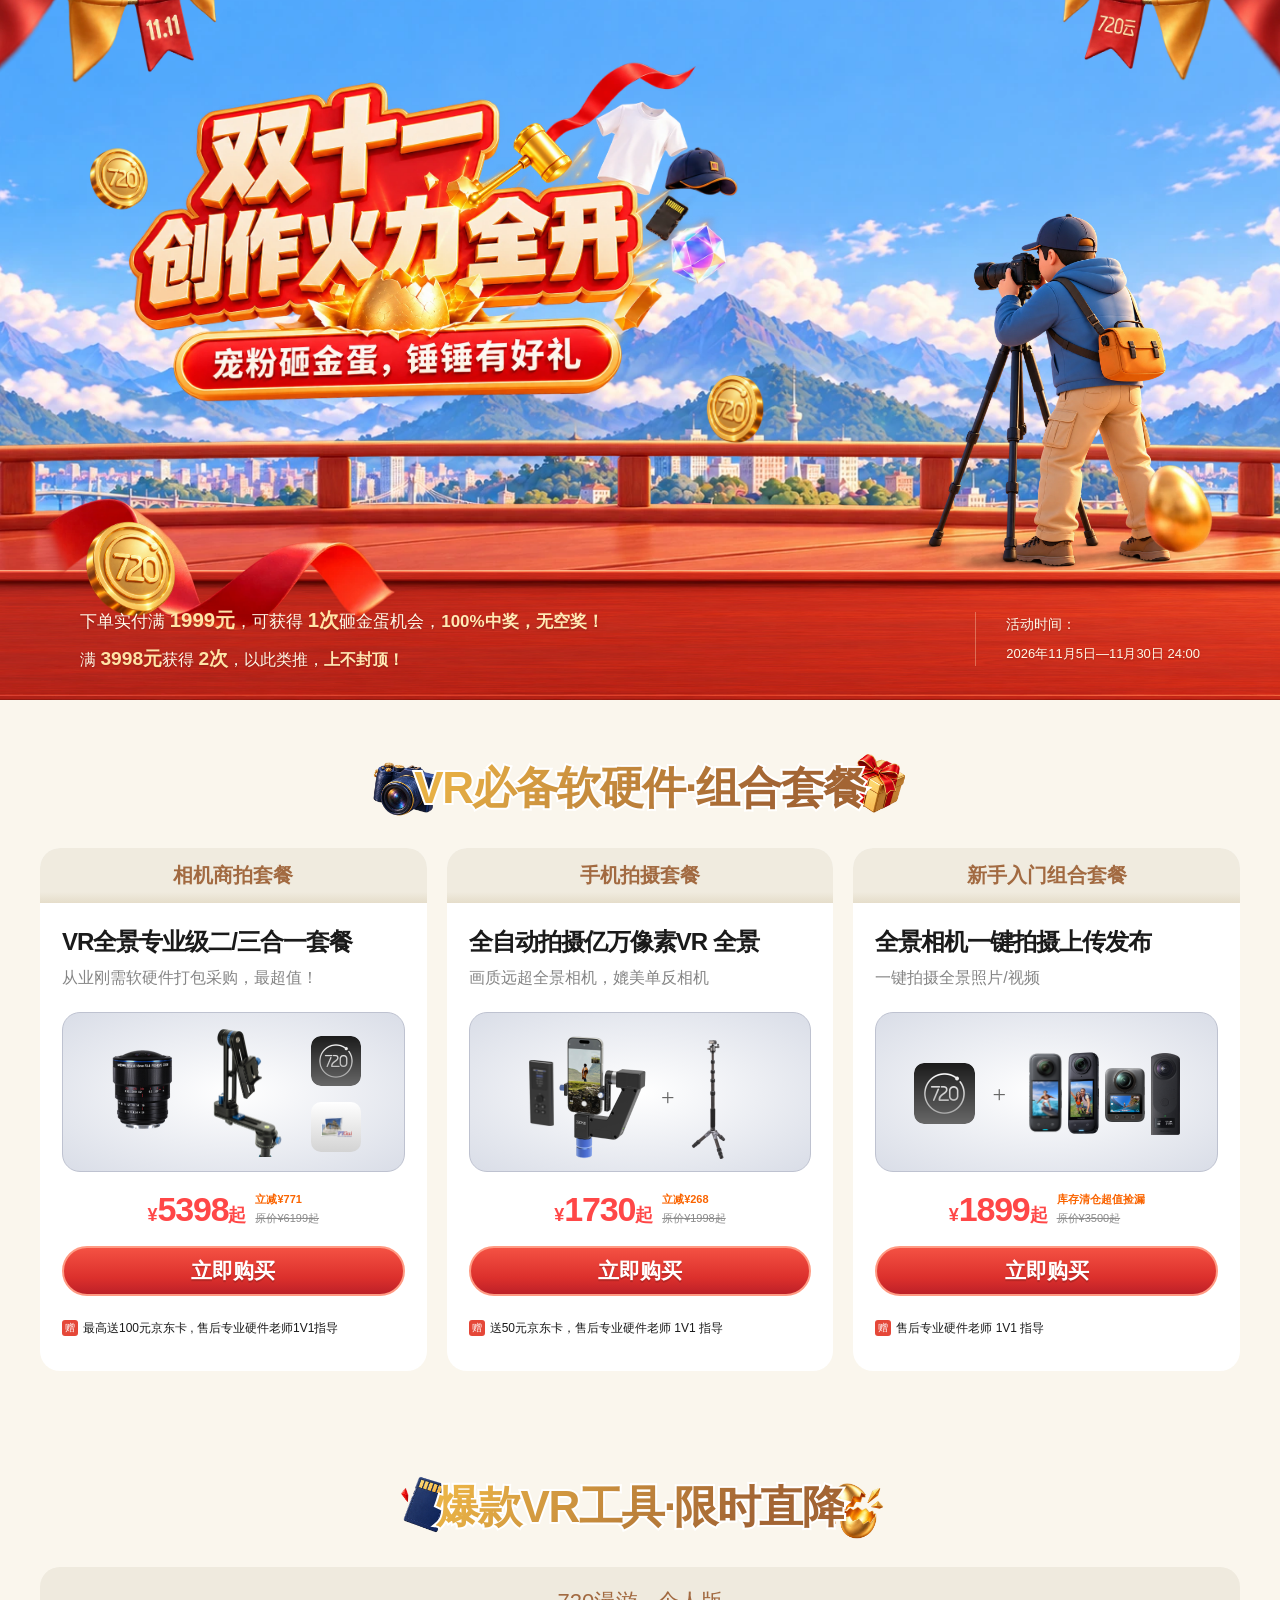
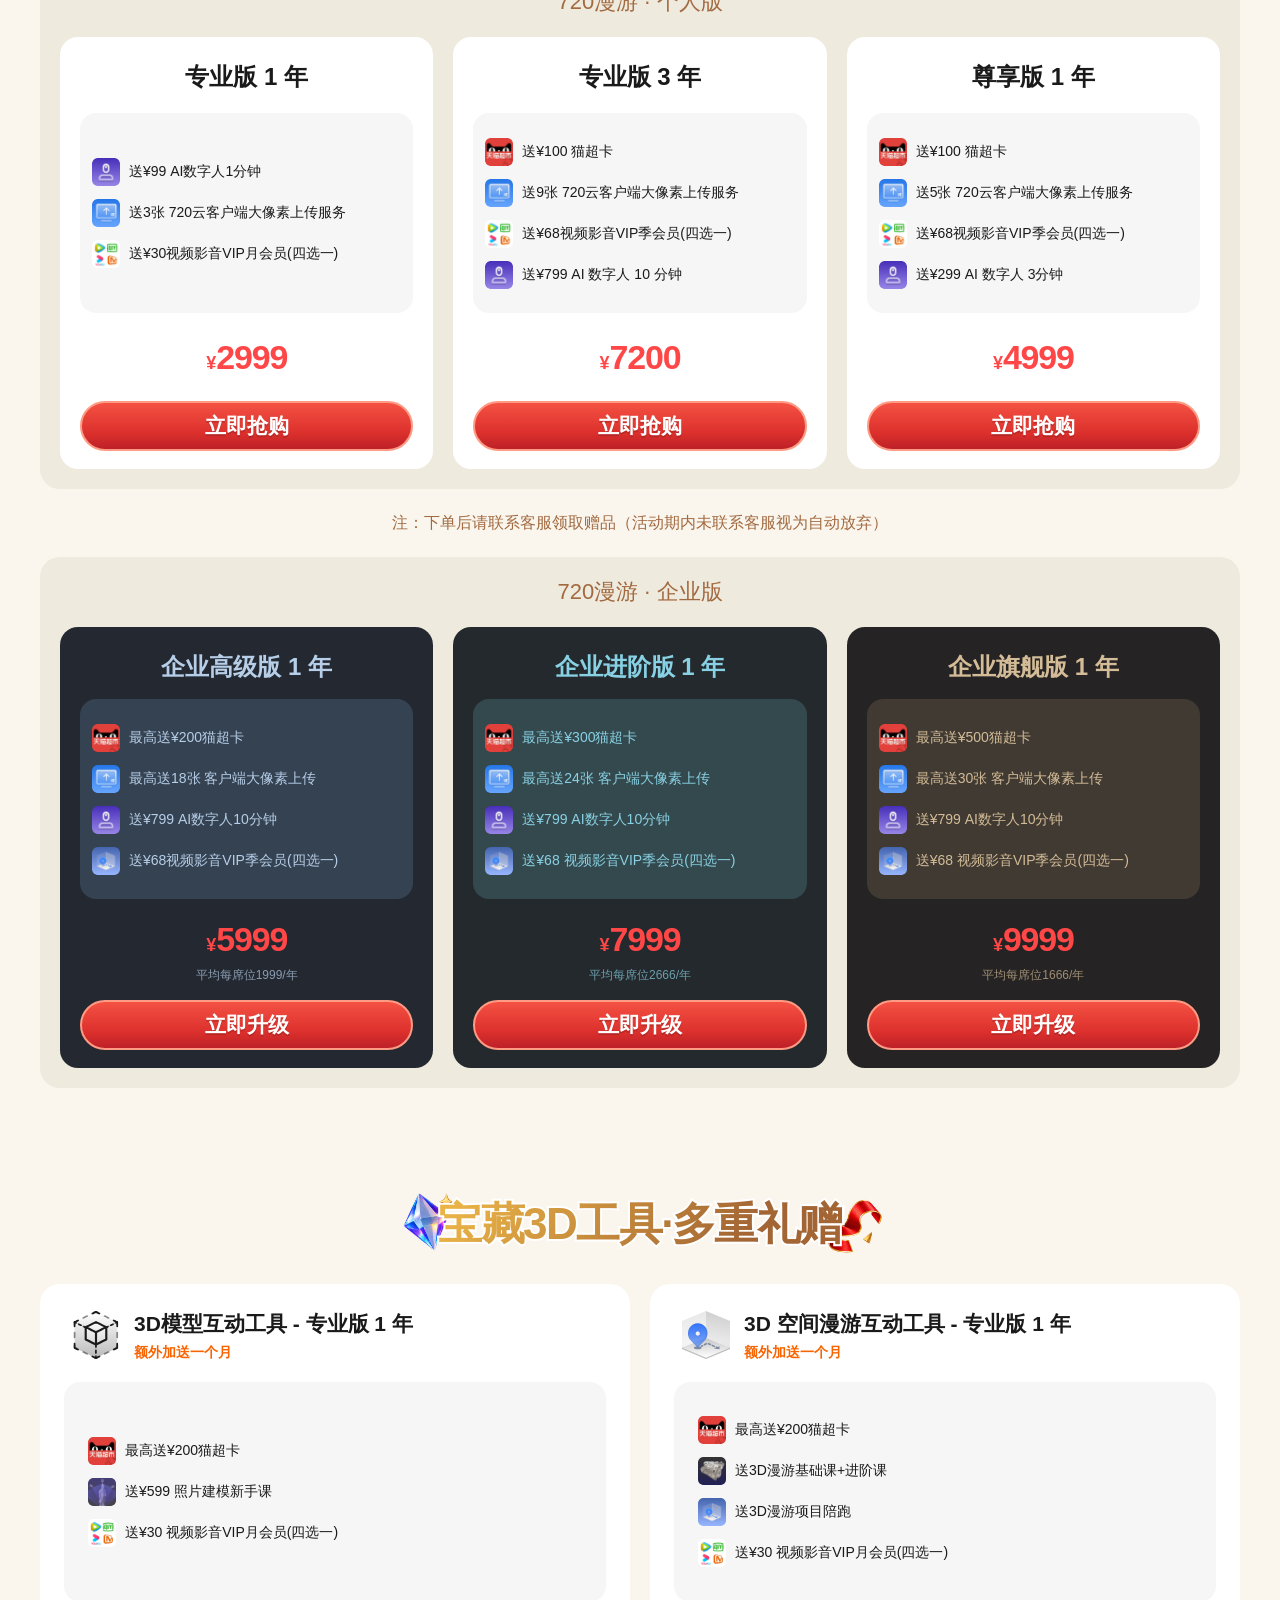
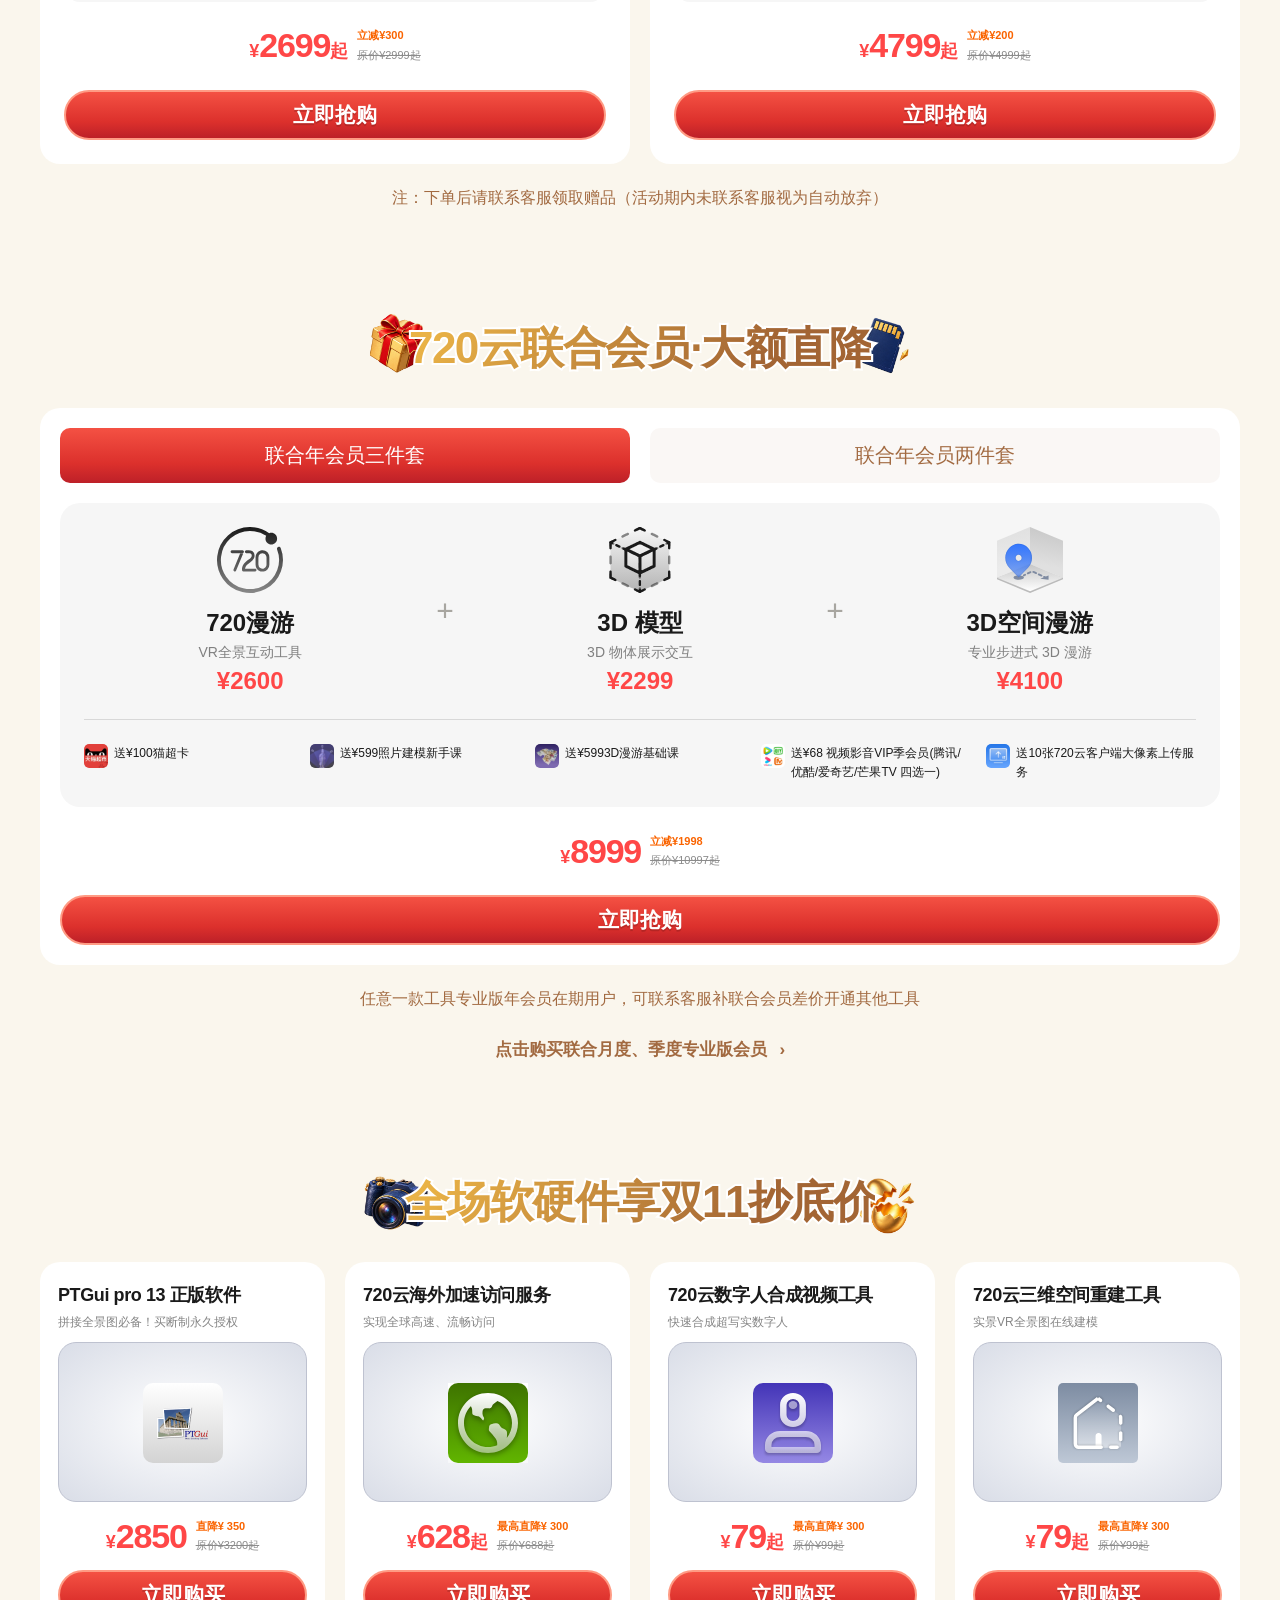
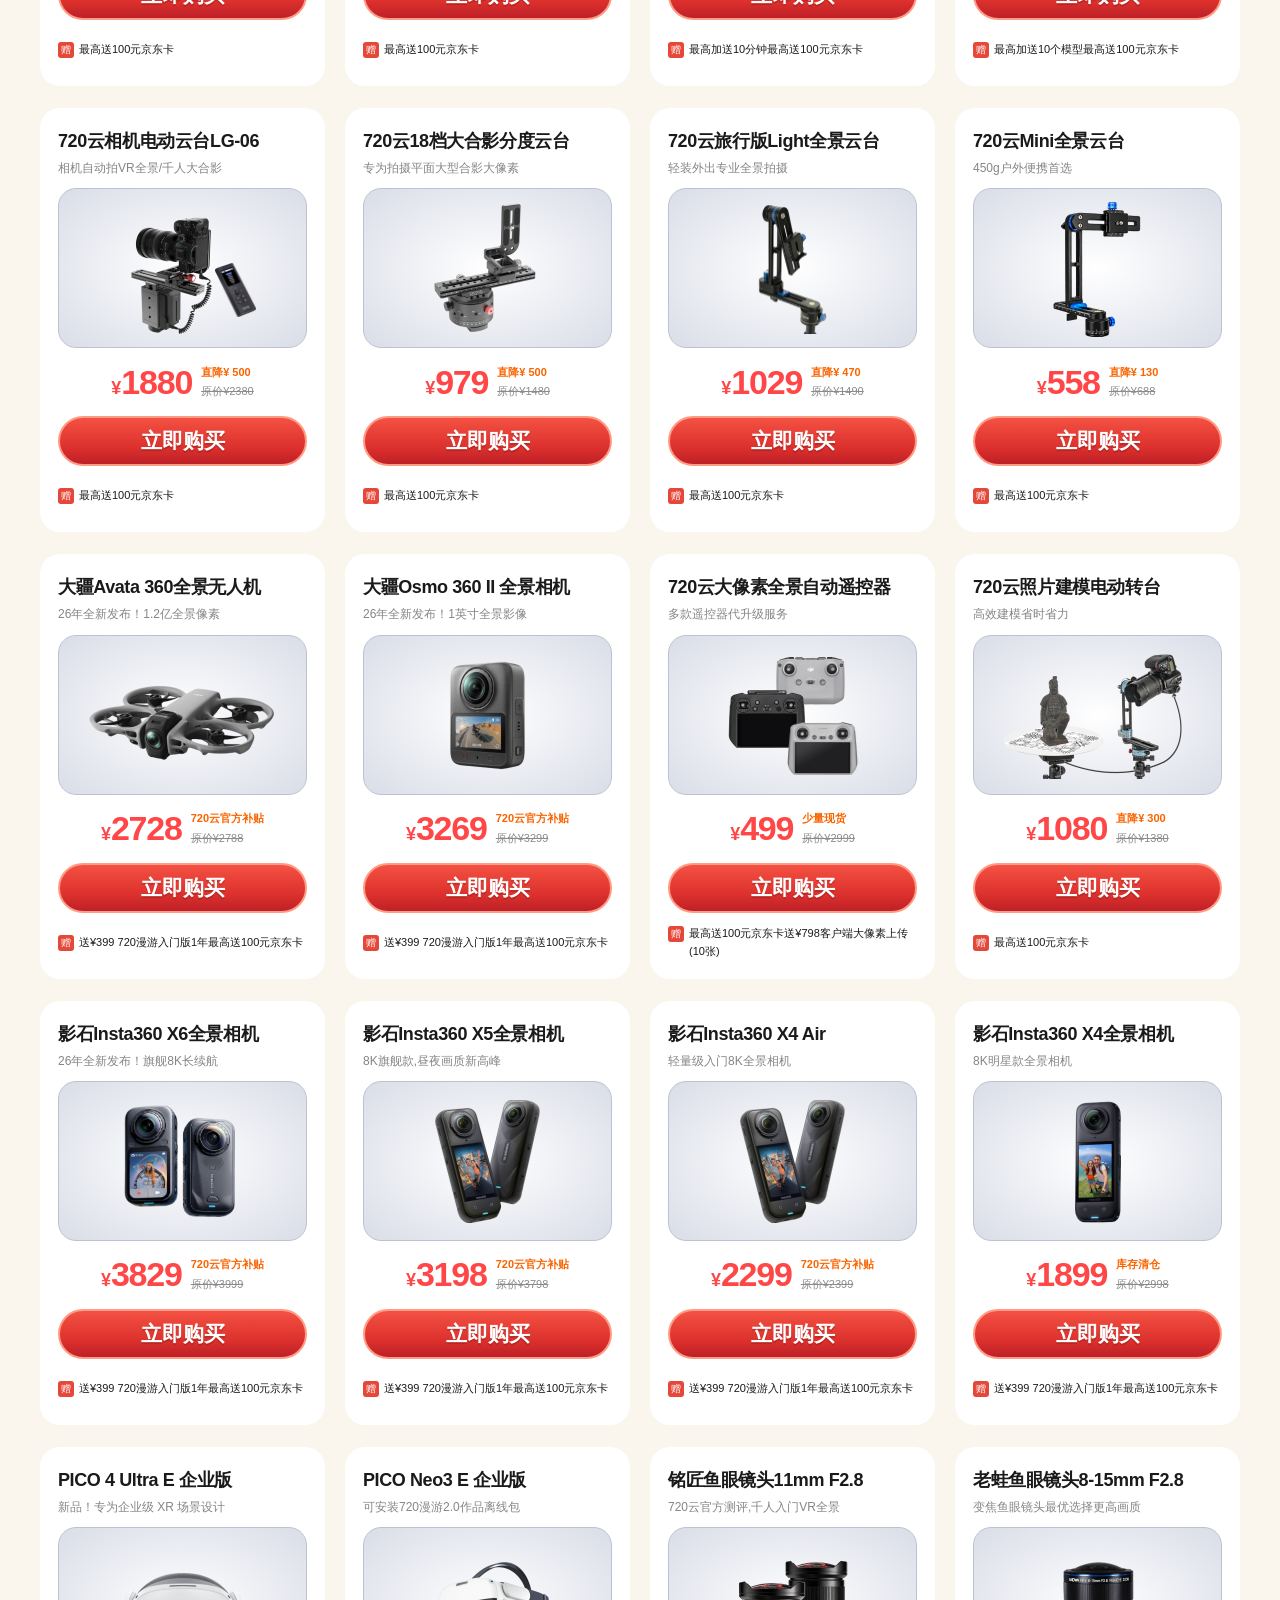
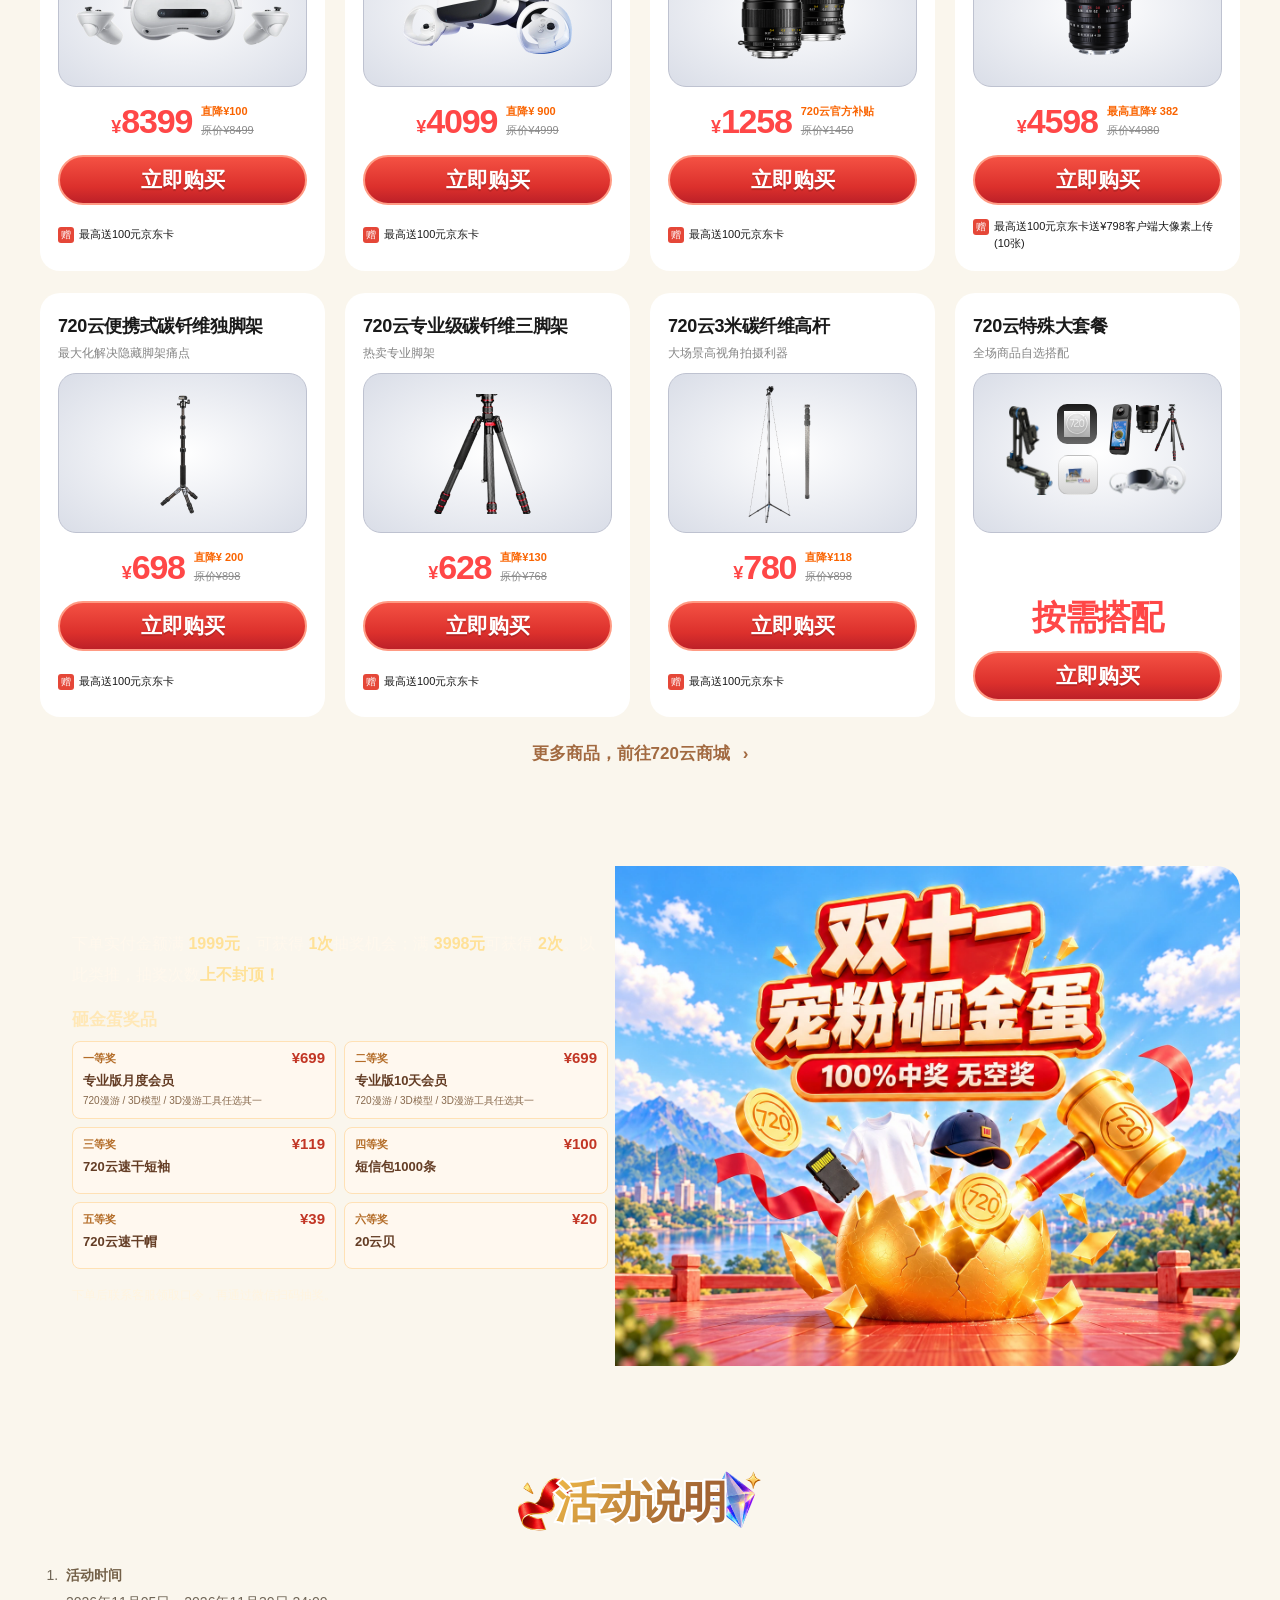
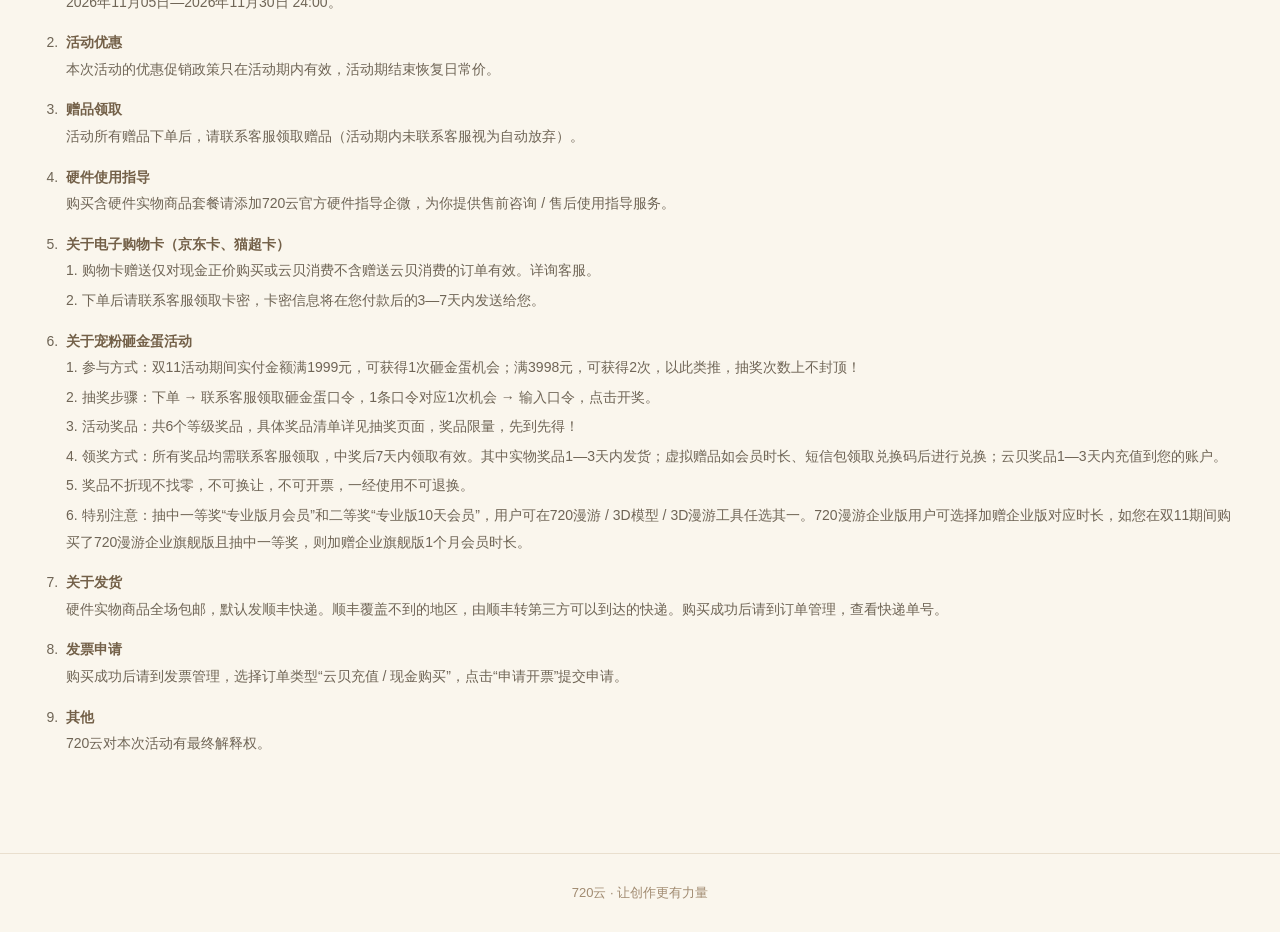
==== 2026-double11/index.html @ e99f36d8 "Publish optimized images: reduce bitmap payload by 82 percent" ====
<!doctype html>
<html lang="zh-CN">
  <head>
    <meta charset="UTF-8" />
    <meta name="viewport" content="width=device-width, initial-scale=1" />
    <meta name="robots" content="noindex, nofollow" />
    <meta name="theme-color" content="#57a8f6" />
    <link rel="icon" type="image/svg+xml" href="./assets/720-coin-L_GpPcSr.svg" />
    <title>720云 · 双十一创作火力全开</title>
    <script type="module" crossorigin src="./assets/index-DgIgaw9E.js"></script>
    <link rel="stylesheet" crossorigin href="./assets/index-CmSyq2HQ.css">
  </head>
  <body>
    <div id="root"></div>
  </body>
</html>
---- 2026-double11/assets/index-CmSyq2HQ.css ----
._banner_196zo_1{--shift-landscape: 0px;--shift-title: 0px;--shift-flags: 0px;--shift-hammer: 0px;--shift-ground: 0px;--shift-foreground: 0px;position:relative;isolation:isolate;width:100%;height:700px;overflow:hidden;background:#58a7ef;font-family:OPPOSans,PingFang SC,Microsoft YaHei,sans-serif}._banner_196zo_1 *,._banner_196zo_1 *:before,._banner_196zo_1 *:after{box-sizing:border-box}._scene_196zo_17{position:absolute;inset:0;overflow:hidden;z-index:0;isolation:isolate}._hasFooter_196zo_18 ._scene_196zo_17{bottom:130px}._footerLayer_196zo_19{position:absolute;z-index:1;bottom:0;left:-24px;right:-24px;height:130px}._footerCopy_196zo_20{z-index:5}._fascia_196zo_21{transform:translate3d(var(--shift-ground),0,0)}._fascia_196zo_21 ._tile_196zo_22{height:100%}._hasFooter_196zo_18 ._photographer_196zo_23{bottom:-20px}._repeatStrip_196zo_24{position:absolute;inset:0;pointer-events:none}._tile_196zo_22{position:absolute;top:0;width:1920px;height:700px;max-width:none;display:block;-webkit-user-select:none;user-select:none}._landscape_196zo_26{z-index:0;transform:translate3d(var(--shift-landscape),0,0)}._landscape_196zo_26 ._tile_196zo_22{top:-50px}._terrace_196zo_28{z-index:1;transform:translate3d(var(--shift-ground),0,0)}._terrace_196zo_28 ._tile_196zo_22{top:50px}._flags_196zo_30{position:absolute;z-index:1;inset:0;pointer-events:none;transform:translate3d(var(--shift-flags),0,0)}._flags_196zo_30 img{position:absolute;display:block;width:max(1264px,calc(100% + 64px));max-width:none;height:auto;top:-65px;transform:scale(.65);-webkit-user-select:none;user-select:none}._flagsLeft_196zo_33{left:-32px;transform-origin:top left;clip-path:inset(0 50% 0 0)}._flagsRight_196zo_34{right:-32px;transform-origin:top right;clip-path:inset(0 0 0 50%)}._content_196zo_35{position:relative;width:min(1200px,calc(100% - 48px));height:100%;margin:0 auto;z-index:2}._titleFrame_196zo_36{position:absolute;width:53.82%;left:calc(3.5% + 20px);top:25px;aspect-ratio:1576 / 998}._titleLayer_196zo_37{transform:translate3d(var(--shift-title),0,0)}._hammerLayer_196zo_38{pointer-events:none;transform:translate3d(var(--shift-hammer),0,0)}._hammerImage_196zo_39{position:absolute;display:block;width:18%;left:55.5%;top:20%;height:auto;-webkit-user-select:none;user-select:none}._titleImage_196zo_40{display:block;width:100%;height:auto;-webkit-user-select:none;user-select:none}._coin_196zo_41{position:absolute;display:block;width:70px;height:auto;-webkit-user-select:none;user-select:none;pointer-events:none}._coinLeft_196zo_42{left:-3%;top:29%;width:11%}._coinRight_196zo_43{right:-4%;top:calc(77% + 30px);width:12%}._photographer_196zo_23{position:absolute;display:block;width:24%;height:auto;right:calc(2% + 40px);bottom:13px;transform:translate3d(var(--shift-ground),0,0);-webkit-user-select:none;user-select:none}._period_196zo_45{position:absolute;left:8.5%;top:515px;margin:0;padding:3px 12px;border-radius:30px;background:#fffbf0db;display:flex;align-items:center;gap:8px;color:#513d30;font-size:13px;font-weight:600;line-height:24px;letter-spacing:.3px}._period_196zo_45>span:first-child{margin-right:5px;font-size:12px;opacity:.8}._foreground_196zo_47{position:absolute;z-index:3;inset:0;pointer-events:none;transform:translate3d(var(--shift-foreground),0,0)}._decorations_196zo_48{position:absolute;display:block;width:1600px;height:auto;max-width:none;bottom:-15px;left:calc(50% - 800px);-webkit-user-select:none;user-select:none}._frontRibbon_196zo_49{clip-path:inset(0 50% 0 0)}._frontEgg_196zo_50{clip-path:inset(0 0 0 50%)}._hasFooter_196zo_18 ._frontEgg_196zo_50{bottom:115px}._hasFooter_196zo_18 ._frontRibbon_196zo_49{width:1360px;left:calc(50% - 730px);bottom:54px}._coinFront_196zo_53{width:110px;bottom:26px;left:calc(50% - 445px);z-index:4;transform:translate3d(var(--shift-foreground),0,0)}._hasFooter_196zo_18 ._coinFront_196zo_53{left:calc(50% - 565px);bottom:75px}._srOnly_196zo_55{position:absolute;width:1px;height:1px;overflow:hidden;clip-path:inset(50%);white-space:nowrap;margin:-1px}@media(min-width:769px)and (max-width:1100px){._flags_196zo_30 img{top:-49px}._hasFooter_196zo_18 ._frontRibbon_196zo_49{width:850px;left:calc(50% - 500px);bottom:76px}._hasFooter_196zo_18 ._coinFront_196zo_53{left:4%;width:86px;bottom:87px}._titleFrame_196zo_36{top:90px;width:57.132%;left:calc(2% + 20px)}._photographer_196zo_23{width:27%;right:40px}._period_196zo_45{left:7%;top:510px}}@media(max-width:768px){._banner_196zo_1{height:700px}._landscape_196zo_26 ._tile_196zo_22{top:0}._terrace_196zo_28 ._tile_196zo_22{top:50px}._flags_196zo_30 img{width:100%;top:0;transform:scale(1.2)}._flagsLeft_196zo_33{left:-2.5%}._flagsRight_196zo_34{right:-2.5%}._content_196zo_35{width:calc(100% - 32px);max-width:560px}._titleFrame_196zo_36{top:50%;translate:0 -50%;left:max(4%,(100% - 441.6px) / 2);width:min(92%,441.6px)}._coinLeft_196zo_42{width:10%;left:-1%}._coinRight_196zo_43{width:10%;right:0}._photographer_196zo_23{width:44%;max-width:220px;right:calc(50% - 50vw - 48px);bottom:32px}._period_196zo_45{top:auto;left:10px;bottom:326px;gap:5px;font-size:11px;letter-spacing:0;flex-wrap:wrap;padding:3px 8px}._period_196zo_45>span:first-child{font-size:10px}._foreground_196zo_47,._coinFront_196zo_53{display:none}._hasFooter_196zo_18 ._scene_196zo_17{bottom:120px}._footerLayer_196zo_19{height:120px;transform:none}._hasFooter_196zo_18 ._photographer_196zo_23{bottom:22px}._titleLayer_196zo_37{z-index:2}._hammerLayer_196zo_38{z-index:3}._landscape_196zo_26,._terrace_196zo_28,._titleLayer_196zo_37,._hammerLayer_196zo_38,._photographer_196zo_23,._flags_196zo_30,._fascia_196zo_21{transform:none}}@media(max-width:420px){._period_196zo_45{bottom:350px;left:7px}._photographer_196zo_23{width:55%;max-width:200px}}._mobile_196zo_91 ._foreground_196zo_47,._mobile_196zo_91 ._coinFront_196zo_53{display:none}@media(prefers-reduced-motion:reduce){._landscape_196zo_26,._terrace_196zo_28,._titleLayer_196zo_37,._hammerLayer_196zo_38,._photographer_196zo_23,._foreground_196zo_47,._coinFront_196zo_53,._flags_196zo_30,._fascia_196zo_21{transform:none}}._campaign_13a82_1{--gold: #a26a41;--red: #ed4434;--button-gradient: linear-gradient(180deg,#f45143,#dc302c 65%,#bd2028);color:#1a1a1a;background:#faf6ed;font-family:OPPOSans,PingFang SC,Microsoft YaHei,sans-serif}._campaign_13a82_1 *,._campaign_13a82_1 *:before,._campaign_13a82_1 *:after{box-sizing:border-box}._campaign_13a82_1 p,._campaign_13a82_1 h2,._campaign_13a82_1 h3,._campaign_13a82_1 h4{margin:0}._campaign_13a82_1 button,._campaign_13a82_1 a{-webkit-tap-highlight-color:transparent}._campaign_13a82_1 button{font-family:inherit;cursor:pointer}._campaign_13a82_1 button:focus-visible,._campaign_13a82_1 a:focus-visible,._campaign_13a82_1 [role=tabpanel]:focus-visible{outline:3px solid #2366b7;outline-offset:4px}._main_13a82_7{width:min(1200px,calc(100% - 48px));margin:0 auto;padding-top:48px}._rewardStrip_13a82_9{position:relative;width:min(1120px,calc(100% - 96px));height:100%;margin:0 auto;display:grid;grid-template-columns:minmax(0,1fr) auto;gap:40px;align-items:center;padding-top:8px;color:#fff9e9;text-align:left;text-shadow:0 1px 2px rgba(90,20,10,.32)}._rewardCopy_13a82_10 p{font-size:17px;line-height:1.8;font-weight:500}._rewardCopy_13a82_10 p+p{margin-top:3px;font-size:16px}._rewardCopy_13a82_10 strong{font-size:1.2em;color:#ffe4a7;font-weight:900}._rewardCopy_13a82_10 b{color:#ffe9b5}._rewardPeriod_13a82_14{padding-left:30px;border-left:1px solid rgba(255,233,195,.35)}._rewardPeriod_13a82_14 p{font-size:14px;line-height:1.8}._rewardPeriod_13a82_14 p+p{margin-top:5px;font-size:13px}._rewardPeriod_13a82_14 time{white-space:nowrap}._section_13a82_18{margin-bottom:96px;scroll-margin-top:28px}._sectionTitle_13a82_19{position:relative;display:flex;align-items:center;justify-content:center;min-height:100px;padding:0 0 20px;text-align:center;font-size:44px;font-weight:900;line-height:1.4;letter-spacing:-1.5px}._headingGroup_13a82_20{position:relative;display:inline-block;max-width:calc(100% - 64px);isolation:isolate}._headingObject_13a82_21{position:absolute;z-index:-1;width:68px;height:68px;left:-44px;top:50%;transform:translateY(-50%);background-repeat:no-repeat;background-size:300% 200%;pointer-events:none}._headingObject_13a82_21:last-child{left:auto;right:-44px}._sectionTitleStroke_13a82_23{position:absolute;inset:0;color:#fff;-webkit-text-fill-color:#fff;-webkit-text-stroke:4px #fff;pointer-events:none}._sectionTitleText_13a82_24{position:relative;color:#a86a2b;background:linear-gradient(125deg,#eab346 5%,#a36534 76%);background-clip:text;-webkit-background-clip:text;-webkit-text-fill-color:transparent}._srOnly_13a82_25{position:absolute;width:1px;height:1px;overflow:hidden;clip-path:inset(50%);white-space:nowrap}._threeColumns_13a82_26{display:grid;grid-template-columns:repeat(3,minmax(0,1fr));gap:20px}._memberScroller_13a82_27:focus-visible{outline:3px solid #2366b7;outline-offset:3px}._twoColumns_13a82_28{display:grid;grid-template-columns:repeat(2,minmax(0,1fr));gap:20px}._productGrid_13a82_29{display:grid;grid-template-columns:repeat(4,minmax(0,1fr));gap:22px 20px}._productCard_13a82_30{min-width:0;border-radius:20px;background:#fff;overflow:hidden}._productBody_13a82_31{height:100%;display:flex;flex-direction:column;gap:13px;padding:20px 18px 16px}._productHeading_13a82_32{min-height:68px}._productHeading_13a82_32 h3{font-size:18px;line-height:1.45;font-weight:700;letter-spacing:-.4px}._productHeading_13a82_32 p{margin-top:5px;color:#858585;font-size:12px;line-height:1.6}._productGrid_13a82_29 ._productHeading_13a82_32{min-height:0}._productGrid_13a82_29 ._productBody_13a82_31{gap:10px}._productGrid_13a82_29 ._productVisual_13a82_37{flex-shrink:0}._productGrid_13a82_29 ._priceRow_13a82_38{margin-top:auto}._category_13a82_39{text-align:center;padding:14px 10px;background:linear-gradient(#f0ebdf 80%,#e5ddca);color:var(--gold);font-size:20px;font-weight:600}._bundleCard_13a82_40 ._productBody_13a82_31{height:auto;padding:22px}._bundleCard_13a82_40 ._productHeading_13a82_32 h3{font-size:24px;letter-spacing:-1px}._bundleCard_13a82_40 ._productHeading_13a82_32 p{font-size:16px}._bundleCard_13a82_40 ._productHeading_13a82_32{min-height:74px}._productVisual_13a82_37{height:160px;position:relative;overflow:hidden;border:1px solid #bec2d0;border-radius:18px;background:radial-gradient(ellipse at center,#fff,#d9dde7)}._artworkCanvas_13a82_45{position:absolute;top:0;left:50%;width:266px;height:160px;transform:translate(-50%)}._artworkCanvas_13a82_45 p{margin:0}._artworkCanvas_13a82_45 img{display:block}._priceRow_13a82_38{display:flex;align-items:center;justify-content:center;gap:9px;min-height:48px;flex-wrap:wrap}._price_13a82_38{color:#ff4747;font-size:34px;line-height:1.2;font-weight:900;letter-spacing:-1.2px;white-space:nowrap}._price_13a82_38 small{font-size:18px;letter-spacing:0}._priceAside_13a82_51{display:flex;flex-direction:column;gap:4px;font-size:11px;line-height:1.4}._priceAside_13a82_51 b{color:#fa6400;font-weight:700}._priceAside_13a82_51 del{color:#8b8b8b}._buyButton_13a82_54{display:flex;width:100%;min-height:48px;justify-content:center;align-items:center;padding:9px 16px;border:2px solid #ff9b84;border-radius:80px;background:var(--button-gradient);color:#fff;font-size:21px;font-weight:900;text-decoration:none;text-shadow:0 2px rgba(0,0,0,.15);transition:filter .18s,transform .18s}._buyButton_13a82_54:hover{filter:brightness(1.06)}._buyButton_13a82_54:active{transform:translateY(1px)}._productBenefits_13a82_57{padding:0;margin:0;min-height:40px;list-style:none;font-size:11px;line-height:1.6;display:flex;flex-direction:column;justify-content:center;gap:4px}._productBenefits_13a82_57 li{display:flex;align-items:flex-start;gap:5px}._productBenefits_13a82_57 li>span{flex:0 0 16px;height:16px;line-height:16px;margin-top:1px;background:#e54738;color:#fff;border-radius:3px;font-size:10px;text-align:center}._bundleCard_13a82_40 ._productBenefits_13a82_57{font-size:12px}._memberGroup_13a82_61{padding:20px;background:#efeade;border-radius:20px}._memberGroup_13a82_61>h3{margin:0 0 20px;text-align:center;color:var(--gold);font-size:22px;font-weight:500}._memberCard_13a82_63{min-width:0;display:flex;flex-direction:column;gap:20px;padding:24px 20px 18px;border-radius:18px;background:#fff}._memberCard_13a82_63 h4{font-size:24px;text-align:center}._benefits_13a82_65{display:flex;flex-direction:column;justify-content:center;gap:13px;list-style:none;margin:0;padding:20px;background:#f6f6f6;border-radius:16px;font-size:14px;line-height:1.65}._benefits_13a82_65 li{display:flex;align-items:center;gap:9px}._benefits_13a82_65 li img{width:28px;height:28px;object-fit:contain;flex-shrink:0;border-radius:5px}._memberCard_13a82_63 ._benefits_13a82_65{flex:1;min-height:200px;padding:18px 12px}._enterprise_13a82_69{background:#232831;color:#b6cee7;gap:16px}._enterprise_13a82_69 ._benefits_13a82_65{background:#354252}._enterprise_13a82_69[data-tone="1"]{background:#23292c;color:#88d1e4}._enterprise_13a82_69[data-tone="1"] ._benefits_13a82_65{background:#34494d}._enterprise_13a82_69[data-tone="2"]{background:#252323;color:#d3bc97}._enterprise_13a82_69[data-tone="2"] ._benefits_13a82_65{background:#403a33}._seatPrice_13a82_75{margin-top:-12px!important;font-size:12px;text-align:center;opacity:.7}._sectionNote_13a82_76{text-align:center;font-size:16px;font-weight:500;line-height:1.75;color:var(--gold);margin:20px 0!important}._toolCard_13a82_77{background:#fff;padding:24px;border-radius:20px;display:flex;flex-direction:column;gap:20px}._toolHeading_13a82_78{display:flex;align-items:center;gap:14px;padding:0 8px}._toolHeading_13a82_78 img{width:48px;height:48px}._toolHeading_13a82_78 h3{font-size:21px;line-height:1.5}._toolHeading_13a82_78 p{color:#fa6400;font-size:14px;font-weight:700;margin-top:4px}._toolCard_13a82_77 ._benefits_13a82_65{flex:1;min-height:220px;padding:24px}._jointContainer_13a82_83{padding:20px;border-radius:20px;background:#fff}._tabs_13a82_84{display:flex;gap:20px;margin-bottom:20px}._tabs_13a82_84 button{flex:1;padding:14px 10px;min-height:52px;border:0;background:#a26a410d;color:var(--gold);border-radius:10px;font-size:20px;font-weight:500}._tabs_13a82_84 button[aria-selected=true]{background:var(--button-gradient);color:#fff}._jointContainer_13a82_83 [role=tabpanel][hidden]{display:none}._tripleContent_13a82_88{background:#f6f6f6;border-radius:20px;padding:24px}._toolRow_13a82_89{display:flex;align-items:center;justify-content:center;gap:20px}._toolIdentity_13a82_90{flex:1;text-align:center;min-width:0}._toolIdentity_13a82_90 img{width:66px;height:66px;object-fit:contain;display:block;margin:0 auto 12px}._toolIdentity_13a82_90 h4{font-size:24px;line-height:1.5}._toolIdentity_13a82_90 p{font-size:14px;color:gray;margin-top:3px}._toolIdentity_13a82_90>b{font-size:24px;color:#ff4747;display:block;margin-top:5px}._plus_13a82_95{color:#a8a6a0;font-size:30px;font-weight:400}._jointBenefits_13a82_96{flex-direction:row;justify-content:space-between;gap:16px;margin-top:24px;padding:24px 0 0;border-top:1px solid #d8d8d8;border-radius:0;font-size:12px}._jointBenefits_13a82_96 li{flex:1;align-items:flex-start;gap:6px}._jointBenefits_13a82_96 li img{width:24px;height:24px}._jointContainer_13a82_83 [role=tabpanel]>._priceRow_13a82_38{margin:20px 0}._pairCard_13a82_100{display:flex;flex-direction:column;gap:20px;min-width:0;background:#faf9f5;padding:20px;border-radius:16px}._pairCard_13a82_100 ._toolRow_13a82_89{gap:8px}._pairCard_13a82_100 ._toolIdentity_13a82_90 img{width:46px;height:46px}._pairCard_13a82_100 ._toolIdentity_13a82_90 h4{font-size:18px}._pairCard_13a82_100 ._toolIdentity_13a82_90 p{font-size:11px}._pairCard_13a82_100 ._benefits_13a82_65{flex:1;padding:16px 12px;min-height:174px;font-size:12px;background:#f0ede7}._pairCard_13a82_100 ._priceRow_13a82_38{flex-direction:column;gap:6px}._pairCard_13a82_100 ._priceAside_13a82_51{flex-direction:row;gap:8px}._textLink_13a82_108{display:block;width:fit-content;margin:22px auto 0;color:var(--gold);font-size:17px;line-height:1.8;font-weight:600;background:none;border:0;padding:0;text-align:center;text-decoration:none}._textLink_13a82_108:hover{text-decoration:underline}._textLink_13a82_108 span{margin-left:8px}._lotteryPanel_13a82_111{position:relative;height:500px;border-radius:24px;overflow:hidden;isolation:isolate}._lotteryVisual_13a82_112{display:block;position:absolute;inset:0;z-index:-1}._lotteryArt_13a82_113{display:block;width:100%;height:100%;object-fit:contain;object-position:right center}._lotteryCopy_13a82_114{width:49%;height:100%;padding:30px 20px 26px 32px;display:flex;flex-direction:column;justify-content:center}._lotteryRule_13a82_115{color:#fff8ed;font-size:16px;line-height:1.9}._lotteryRule_13a82_115 strong{color:#ffe197}._prizeHeading_13a82_117{margin:18px 0 10px!important;color:#ffe8b7;font-size:17px}._prizes_13a82_118{padding:0;margin:0;list-style:none;display:grid;grid-template-columns:repeat(2,minmax(0,1fr));gap:8px}._prizes_13a82_118 li{position:relative;min-width:0;padding:29px 10px 10px;min-height:67px;background:#fff8ef;border:1px solid #ffe1b5;border-radius:8px}._rank_13a82_120{position:absolute;top:9px;left:10px;color:#b46d29;font-size:11px;font-weight:700}._prizes_13a82_118 li b{font-size:13px;color:#643d25}._prizes_13a82_118 li small{display:block;margin-top:3px;font-size:10px;color:#87694d;line-height:1.5}._prizeValue_13a82_123{position:absolute;top:7px;right:10px;color:#c23625;font-size:15px;font-weight:800}._lotteryFooter_13a82_124{display:flex;align-items:center;justify-content:space-between;gap:12px;margin-top:16px}._lotteryProcess_13a82_125{color:#fff4df;font-size:12px;line-height:1.8}._inlineQr_13a82_126{display:flex;flex-shrink:0;align-items:center;gap:8px;max-width:132px;font-size:11px;color:#fff4df}._inlineQr_13a82_126 img{width:56px;height:56px}._termsList_13a82_128{padding:0 0 0 22px;margin:0;font-size:14px;line-height:1.9;color:#6f6556}._termsList_13a82_128>li{margin-bottom:14px;padding-left:4px}._termsList_13a82_128 h3{font-size:14px;font-weight:700;color:#736048}._termsList_13a82_128 p+p{margin-top:3px}._footer_13a82_132{padding:30px 20px;border-top:1px solid #e9dfce;text-align:center;font-size:13px;color:#a18b71}._floatingPanels_13a82_133{visibility:hidden;opacity:0;transition:opacity .2s}._floatingPanels_13a82_133[data-visible=true]{visibility:visible;opacity:1}._floatingPanel_13a82_133{position:fixed;width:180px;z-index:20;top:50%;transform:translateY(-50%)}._lotteryFloat_13a82_136{left:max(12px,calc((100vw - 1200px)/2 - 205px));text-align:center}._floatTitle_13a82_137{display:block;text-decoration:none}._floatTitle_13a82_137 img{display:block;width:100%;height:auto;-webkit-user-select:none;user-select:none}._qrArea_13a82_139,._navLinks_13a82_139{margin-top:4px;background:#fffbf2;border:1px solid #e6c89a;border-radius:15px;box-shadow:0 8px 30px #71421824}._qrArea_13a82_139{padding:16px 8px 14px;color:#8e5529}._qrArea_13a82_139>img,._qrPlaceholder_13a82_141{width:116px;height:116px;margin:0 auto;border:5px solid #fff;border-radius:6px;background:#fff;display:block}._qrPlaceholder_13a82_141{display:flex;flex-direction:column;align-items:center;justify-content:center;gap:7px;border:1px dashed #d9b981;font-size:14px}._qrPlaceholder_13a82_141 small{color:#b09979;font-size:11px}._qrArea_13a82_139 p{margin-top:8px;font-size:13px}._sectionNav_13a82_145{right:max(12px,calc((100vw - 1200px)/2 - 205px))}._navLinks_13a82_139{position:relative;padding:8px}._navHeading_13a82_147{position:relative;z-index:1;pointer-events:none}._navHeading_13a82_147 img{display:block;width:100%;height:auto;-webkit-user-select:none;user-select:none}._navLinks_13a82_139>a{display:block;padding:12px 4px;text-decoration:none;color:#997343;text-align:center;font-size:14px;border-radius:7px;transition:background .16s}._navLinks_13a82_139>a:hover{background:#f7e8ce}._navLinks_13a82_139>a[aria-current=location]{background:var(--button-gradient);color:#fff;font-weight:700}._navLinks_13a82_139>._backToTop_13a82_152{border-top:1px solid #eee0ca;border-radius:0;margin-top:6px;font-size:12px}._mobile_13a82_153 ._floatingPanels_13a82_133{display:none}@media(max-width:1639px){._floatingPanels_13a82_133{display:none}}@media(max-width:1100px){._sectionTitle_13a82_19{font-size:36px}._productGrid_13a82_29{grid-template-columns:repeat(3,minmax(0,1fr))}._bundleCard_13a82_40 ._productHeading_13a82_32 h3{font-size:19px}._bundleCard_13a82_40 ._productHeading_13a82_32 p{font-size:13px}._memberCard_13a82_63{padding:20px 12px 14px}._benefits_13a82_65{font-size:12px}._memberCard_13a82_63 h4{font-size:20px}._rewardStrip_13a82_9{gap:20px}._rewardPeriod_13a82_14{padding-left:20px}._rewardCopy_13a82_10 p{font-size:16px}._rewardCopy_13a82_10 p+p{font-size:14px}._rewardPeriod_13a82_14 p+p{font-size:11px}._lotteryCopy_13a82_114{padding:24px 16px 24px 24px}._lotteryRule_13a82_115{font-size:14px}._pairCard_13a82_100{padding:16px 10px}._pairCard_13a82_100 ._toolIdentity_13a82_90 h4{font-size:15px}._toolHeading_13a82_78 h3{font-size:18px}}@media(max-width:768px){._main_13a82_7{width:calc(100% - 28px);padding-top:36px}._rewardStrip_13a82_9{width:calc(100% - 80px);grid-template-columns:minmax(0,1fr) 100px;gap:10px;padding-top:0}._rewardCopy_13a82_10 p{font-size:12px;line-height:1.55}._rewardCopy_13a82_10 p+p{font-size:11px;margin-top:5px}._rewardPeriod_13a82_14{padding-left:10px}._rewardPeriod_13a82_14 p{font-size:11px;line-height:1.7}._rewardPeriod_13a82_14 p+p{font-size:10px;margin-top:6px}._section_13a82_18{margin-bottom:48px;scroll-margin-top:18px}._sectionTitle_13a82_19{min-height:76px;font-size:26px;letter-spacing:-.7px;padding:0 0 16px;gap:8px}._headingObject_13a82_21{width:36px;height:36px;left:-24px}._headingObject_13a82_21:last-child{right:-24px}._headingGroup_13a82_20{max-width:calc(100% - 36px)}._threeColumns_13a82_26{gap:12px}._bundleGrid_13a82_190{grid-template-columns:minmax(0,1fr)}._memberScroller_13a82_27{grid-template-columns:none;grid-auto-flow:column;grid-auto-columns:min(82%,280px);overflow-x:auto;overscroll-behavior-x:contain;scroll-snap-type:x proximity;gap:12px;padding:4px 4px 12px;scrollbar-width:thin;scrollbar-color:#c5b79d transparent}._memberScroller_13a82_27>article{scroll-snap-align:start}._twoColumns_13a82_28{gap:12px}._productGrid_13a82_29{grid-template-columns:repeat(2,minmax(0,1fr));gap:12px}._productCard_13a82_30{border-radius:12px}._productBody_13a82_31{padding:12px 10px;gap:10px}._productHeading_13a82_32{min-height:0}._productHeading_13a82_32 h3{font-size:15px;letter-spacing:-.5px}._productHeading_13a82_32 p{font-size:11px;line-height:1.5}._productVisual_13a82_37{height:125px;border-radius:12px}._artworkCanvas_13a82_45{top:50%;transform:translate(-50%,-50%) scale(.76)}._priceRow_13a82_38{gap:4px;min-height:56px;flex-direction:column}._price_13a82_38{font-size:28px}._price_13a82_38 small{font-size:14px}._priceAside_13a82_51{flex-direction:row;flex-wrap:wrap;justify-content:center;gap:5px;font-size:10px}._buyButton_13a82_54{min-height:38px;padding:7px 8px;font-size:17px}._productBenefits_13a82_57{font-size:10px;min-height:48px}._bundleCard_13a82_40 ._category_13a82_39{font-size:16px;padding:10px}._bundleCard_13a82_40 ._productBody_13a82_31{display:grid;grid-template-columns:minmax(0,1.15fr) minmax(0,.85fr);grid-template-areas:"heading visual" "price visual" "buy visual" "benefits visual";gap:8px 12px;padding:12px;align-items:center}._bundleCard_13a82_40 ._productHeading_13a82_32{grid-area:heading;min-height:0}._bundleCard_13a82_40 ._productHeading_13a82_32 h3{font-size:16px;letter-spacing:-.4px}._bundleCard_13a82_40 ._productHeading_13a82_32 p{font-size:12px}._bundleCard_13a82_40 ._productVisual_13a82_37{grid-area:visual;height:100%;min-height:140px}._bundleCard_13a82_40 ._artworkCanvas_13a82_45{transform:translate(-50%,-50%) scale(.72)}._bundleCard_13a82_40 ._priceRow_13a82_38{grid-area:price;flex-direction:row;gap:4px 8px;min-height:0;justify-content:flex-start}._bundleCard_13a82_40 ._price_13a82_38{font-size:24px}._bundleCard_13a82_40 ._priceAside_13a82_51{flex-direction:column;gap:0}._bundleCard_13a82_40 ._buyButton_13a82_54{grid-area:buy;font-size:15px;min-height:40px}._bundleCard_13a82_40 ._productBenefits_13a82_57{grid-area:benefits;font-size:11px;min-height:0}._memberGroup_13a82_61{padding:14px;border-radius:16px}._memberGroup_13a82_61>h3{font-size:19px;margin-bottom:14px}._memberCard_13a82_63{padding:16px 10px 12px;border-radius:12px;gap:12px}._memberCard_13a82_63 h4{font-size:17px}._memberCard_13a82_63 ._benefits_13a82_65{padding:12px 8px;min-height:185px;font-size:11px}._benefits_13a82_65{gap:10px}._benefits_13a82_65 li{gap:6px}._benefits_13a82_65 li img{width:22px;height:22px}._sectionNote_13a82_76{font-size:12px;margin:14px 0!important}._seatPrice_13a82_75{font-size:10px}._toolCard_13a82_77{padding:16px 12px;gap:14px;border-radius:14px}._toolHeading_13a82_78{gap:9px;padding:0;align-items:flex-start}._toolHeading_13a82_78 img{width:32px;height:32px}._toolHeading_13a82_78 h3{font-size:16px}._toolHeading_13a82_78 p{font-size:12px}._toolCard_13a82_77 ._benefits_13a82_65{min-height:180px;padding:14px 10px}._jointContainer_13a82_83{padding:12px;border-radius:14px}._tabs_13a82_84{gap:8px;margin-bottom:14px}._tabs_13a82_84 button{font-size:16px;min-height:46px;padding:10px 4px}._tripleContent_13a82_88{padding:18px 12px;border-radius:12px}._toolRow_13a82_89{gap:8px}._toolIdentity_13a82_90 img{width:42px;height:42px;margin-bottom:8px}._toolIdentity_13a82_90 h4{font-size:17px}._toolIdentity_13a82_90 p{font-size:11px}._toolIdentity_13a82_90>b{font-size:18px}._plus_13a82_95{font-size:22px}._jointBenefits_13a82_96{display:grid;grid-template-columns:repeat(2,minmax(0,1fr));gap:12px;padding-top:16px;margin-top:18px;font-size:11px}._pairCard_13a82_100{padding:14px 10px;gap:12px}._pairCard_13a82_100 ._toolRow_13a82_89{gap:4px}._pairCard_13a82_100 ._toolIdentity_13a82_90 img{width:36px;height:36px}._pairCard_13a82_100 ._toolIdentity_13a82_90 h4{font-size:14px}._pairCard_13a82_100 ._toolIdentity_13a82_90 p{font-size:10px}._pairCard_13a82_100 ._benefits_13a82_65{font-size:11px;padding:10px 8px}._textLink_13a82_108{font-size:13px;margin-top:16px}._termsList_13a82_128{padding-left:18px;font-size:12px;line-height:1.9}._termsList_13a82_128 h3{font-size:13px}._footer_13a82_132{font-size:12px}}@media(max-width:560px){._sectionTitle_13a82_19{font-size:22px}._threeColumns_13a82_26{grid-template-columns:minmax(0,1fr)}._memberScroller_13a82_27{grid-template-columns:none}._bundleCard_13a82_40 ._category_13a82_39{font-size:14px;padding:8px}._bundleCard_13a82_40 ._productHeading_13a82_32 h3{font-size:14px}._bundleCard_13a82_40 ._productHeading_13a82_32 p{font-size:11px}._bundleCard_13a82_40 ._artworkCanvas_13a82_45{transform:translate(-50%,-50%) scale(.45)}._bundleCard_13a82_40 ._price_13a82_38{font-size:22px}._bundleCard_13a82_40 ._price_13a82_38 small{font-size:12px}._memberCard_13a82_63{padding:16px 12px 12px}._memberCard_13a82_63 h4{font-size:17px}._memberCard_13a82_63 ._benefits_13a82_65{min-height:0;padding:14px 10px;font-size:12px}._memberCard_13a82_63 ._priceRow_13a82_38{min-height:38px}._toolCard_13a82_77{min-width:0;padding:14px 10px;gap:12px}._toolHeading_13a82_78{flex-direction:column;align-items:center;text-align:center;gap:8px}._toolCard_13a82_77 ._benefits_13a82_65{min-height:0;padding:12px 8px;font-size:11px;gap:10px}._toolCard_13a82_77 ._benefits_13a82_65 li{align-items:flex-start;gap:5px}._toolCard_13a82_77 ._benefits_13a82_65 li img{width:18px;height:18px}._toolHeading_13a82_78 h3{font-size:13px}._toolHeading_13a82_78 p{font-size:11px}._toolHeading_13a82_78 img{width:32px;height:32px}._toolCard_13a82_77 ._priceRow_13a82_38{flex-direction:column;gap:4px;min-height:56px}._toolCard_13a82_77 ._price_13a82_38{font-size:24px}._toolCard_13a82_77 ._price_13a82_38 small{font-size:12px}._toolCard_13a82_77 ._buyButton_13a82_54{font-size:15px;padding:7px 4px}._pairCard_13a82_100{padding:20px 16px}._pairCard_13a82_100 ._toolIdentity_13a82_90 h4{font-size:18px}._pairCard_13a82_100 ._toolIdentity_13a82_90 p{font-size:12px}._pairCard_13a82_100 ._toolIdentity_13a82_90 img{width:44px;height:44px}._pairCard_13a82_100 ._benefits_13a82_65{min-height:0;padding:16px;font-size:13px}._productGrid_13a82_29 ._productHeading_13a82_32 h3{font-size:14px}._productGrid_13a82_29 ._productBody_13a82_31{padding:12px 8px}._productGrid_13a82_29 ._artworkCanvas_13a82_45{transform:translate(-50%,-50%) scale(.57)}._productGrid_13a82_29 ._productVisual_13a82_37{height:115px}._productGrid_13a82_29 ._price_13a82_38{font-size:25px}._productGrid_13a82_29 ._priceRow_13a82_38{min-height:69px}._productGrid_13a82_29 ._priceAside_13a82_51{flex-direction:column;gap:2px;align-items:center}._productGrid_13a82_29 ._buyButton_13a82_54{font-size:15px}._tabs_13a82_84 button,._toolIdentity_13a82_90 h4{font-size:14px}._toolIdentity_13a82_90 p{font-size:10px}}@media(prefers-reduced-motion:reduce){._floatingPanels_13a82_133,._buyButton_13a82_54,._navLinks_13a82_139>a{transition:none}}@media(max-width:360px){._rewardStrip_13a82_9{gap:8px;grid-template-columns:minmax(0,1fr) 90px}._rewardPeriod_13a82_14{padding-left:8px}._rewardCopy_13a82_10 p{font-size:11px}._sectionTitle_13a82_19{font-size:20px;padding-left:4px;padding-right:4px}._sectionTitle_13a82_19 span{text-wrap:balance}._bundleCard_13a82_40 ._artworkCanvas_13a82_45{transform:translate(-50%,-50%) scale(.38)}}@media(min-width:769px)and (max-width:1100px){._headingObject_13a82_21{width:56px;height:56px;left:-36px}._headingObject_13a82_21:last-child{right:-36px}._sectionTitle_13a82_19{gap:12px}}@media(max-width:1000px){._lotteryPanel_13a82_111{height:auto;border-radius:16px}._lotteryVisual_13a82_112{position:relative;aspect-ratio:1402 / 1122;overflow:hidden}._lotteryArt_13a82_113{width:100%;height:auto;object-fit:contain}._lotteryCopy_13a82_114{width:100%;height:auto;padding:24px;background:#c93227}._lotteryRule_13a82_115{font-size:14px}}@media(max-width:420px){._headingObject_13a82_21{width:28px;height:28px;left:-19px}._headingObject_13a82_21:last-child{right:-19px}._sectionTitle_13a82_19{gap:4px}._lotteryCopy_13a82_114{padding:20px 16px}._prizes_13a82_118 li{padding-left:8px;padding-right:8px}._prizes_13a82_118 li b{font-size:12px}}*,*:before,*:after{box-sizing:border-box}p{margin:0}body{margin:0;background:#fffaf3;color:#423629;font-family:PingFang SC,Microsoft YaHei,sans-serif}button,input{font:inherit}.review{max-width:1200px;margin:0 auto;padding:38px 24px 48px}.reviewHeading{display:flex;justify-content:space-between;align-items:center;gap:24px}.eyebrow{font-size:11px;letter-spacing:1.4px;color:#96775b;margin:0 0 8px}.review h2{font-size:22px;font-weight:600;margin:0}.hint{font-size:13px;color:#826f5d;margin:10px 0 0}.controls{display:flex;gap:10px}.review button{border:1px solid #d9c8b2;border-radius:6px;background:transparent;color:#594632;padding:10px 15px;font-size:13px;cursor:pointer}.review button[aria-pressed=true],.review button[aria-expanded=true]{color:#8c3c1f;background:#f9e4d2;border-color:#e0b799}button:focus-visible{outline:2px solid #2268a5;outline-offset:3px}.note{font-size:11px;color:#9b8977;margin:24px 0 0}.layerControls{display:flex;flex-wrap:wrap;gap:18px;padding-top:24px;font-size:13px}.layerControls label{display:flex;align-items:center;gap:6px}@media(max-width:600px){.reviewHeading{align-items:flex-start;flex-direction:column}.review{padding:26px 20px}.hint{max-width:28em;line-height:1.7}}
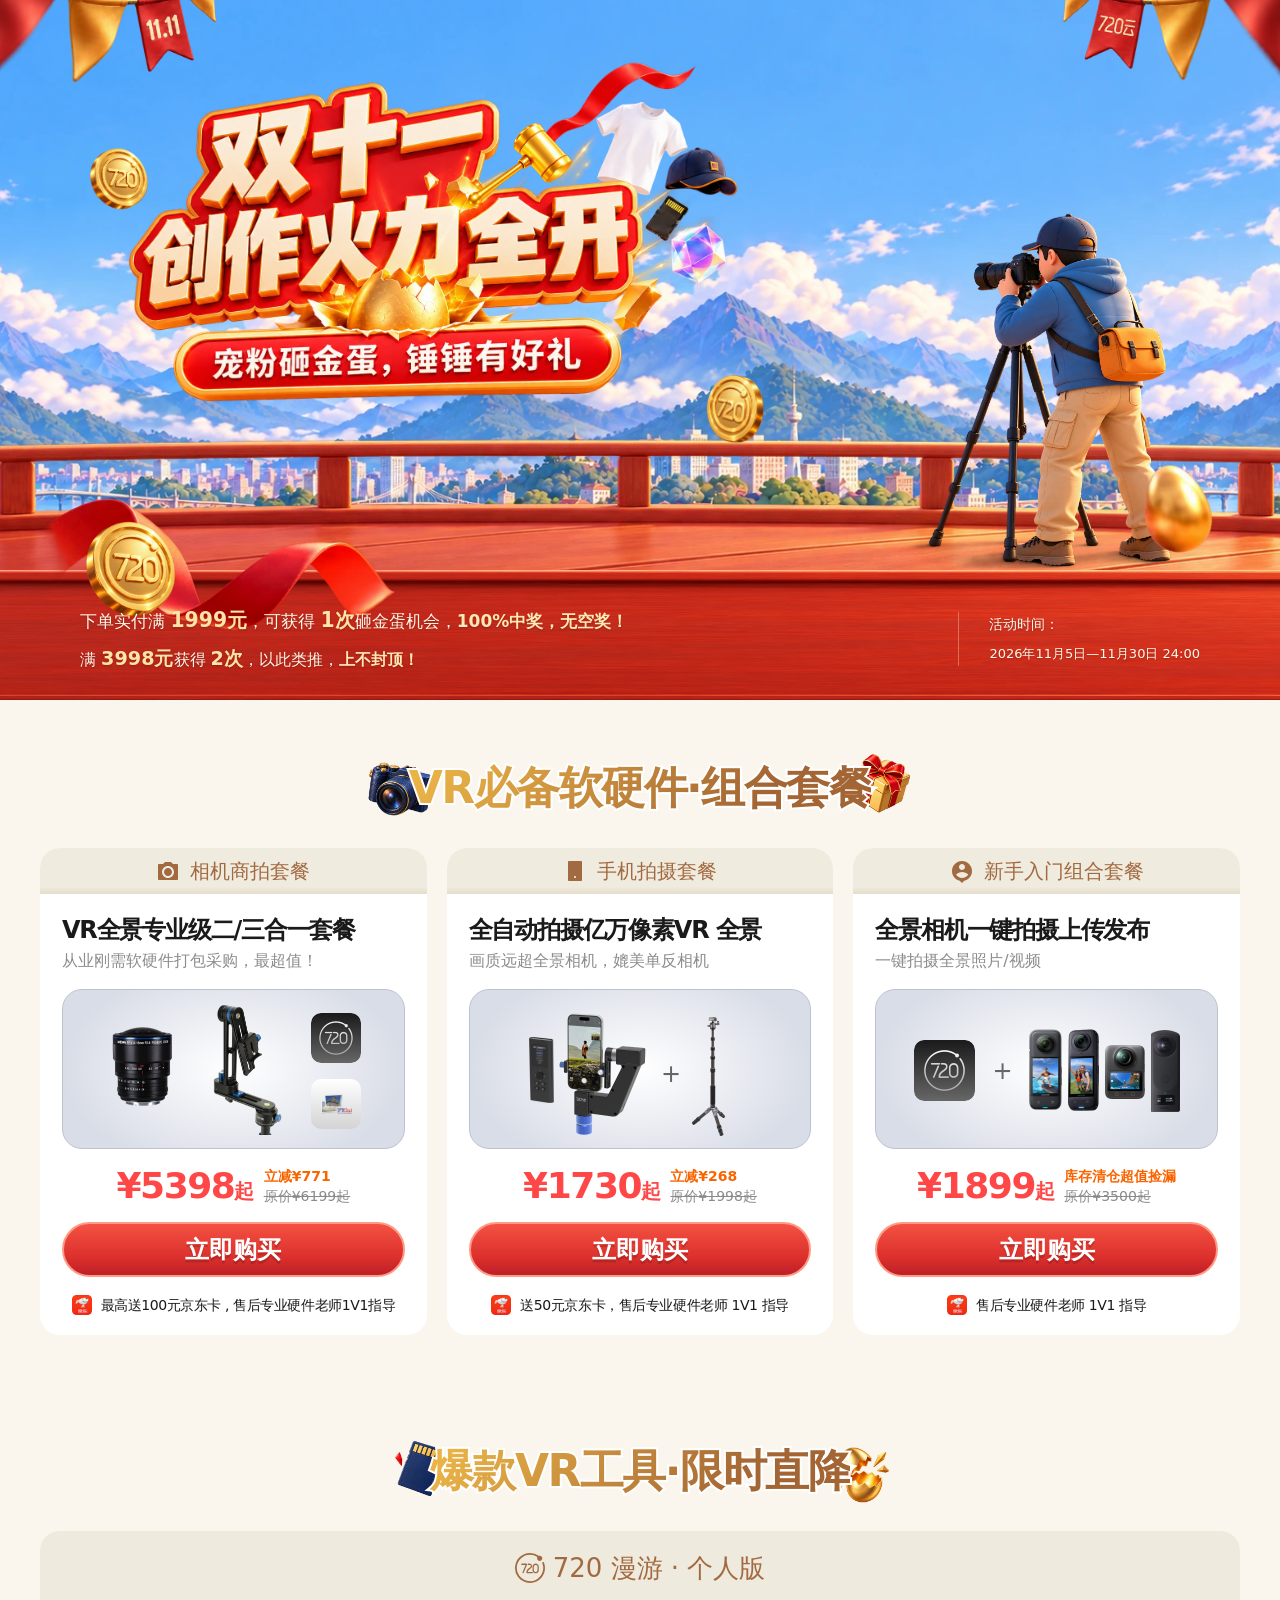
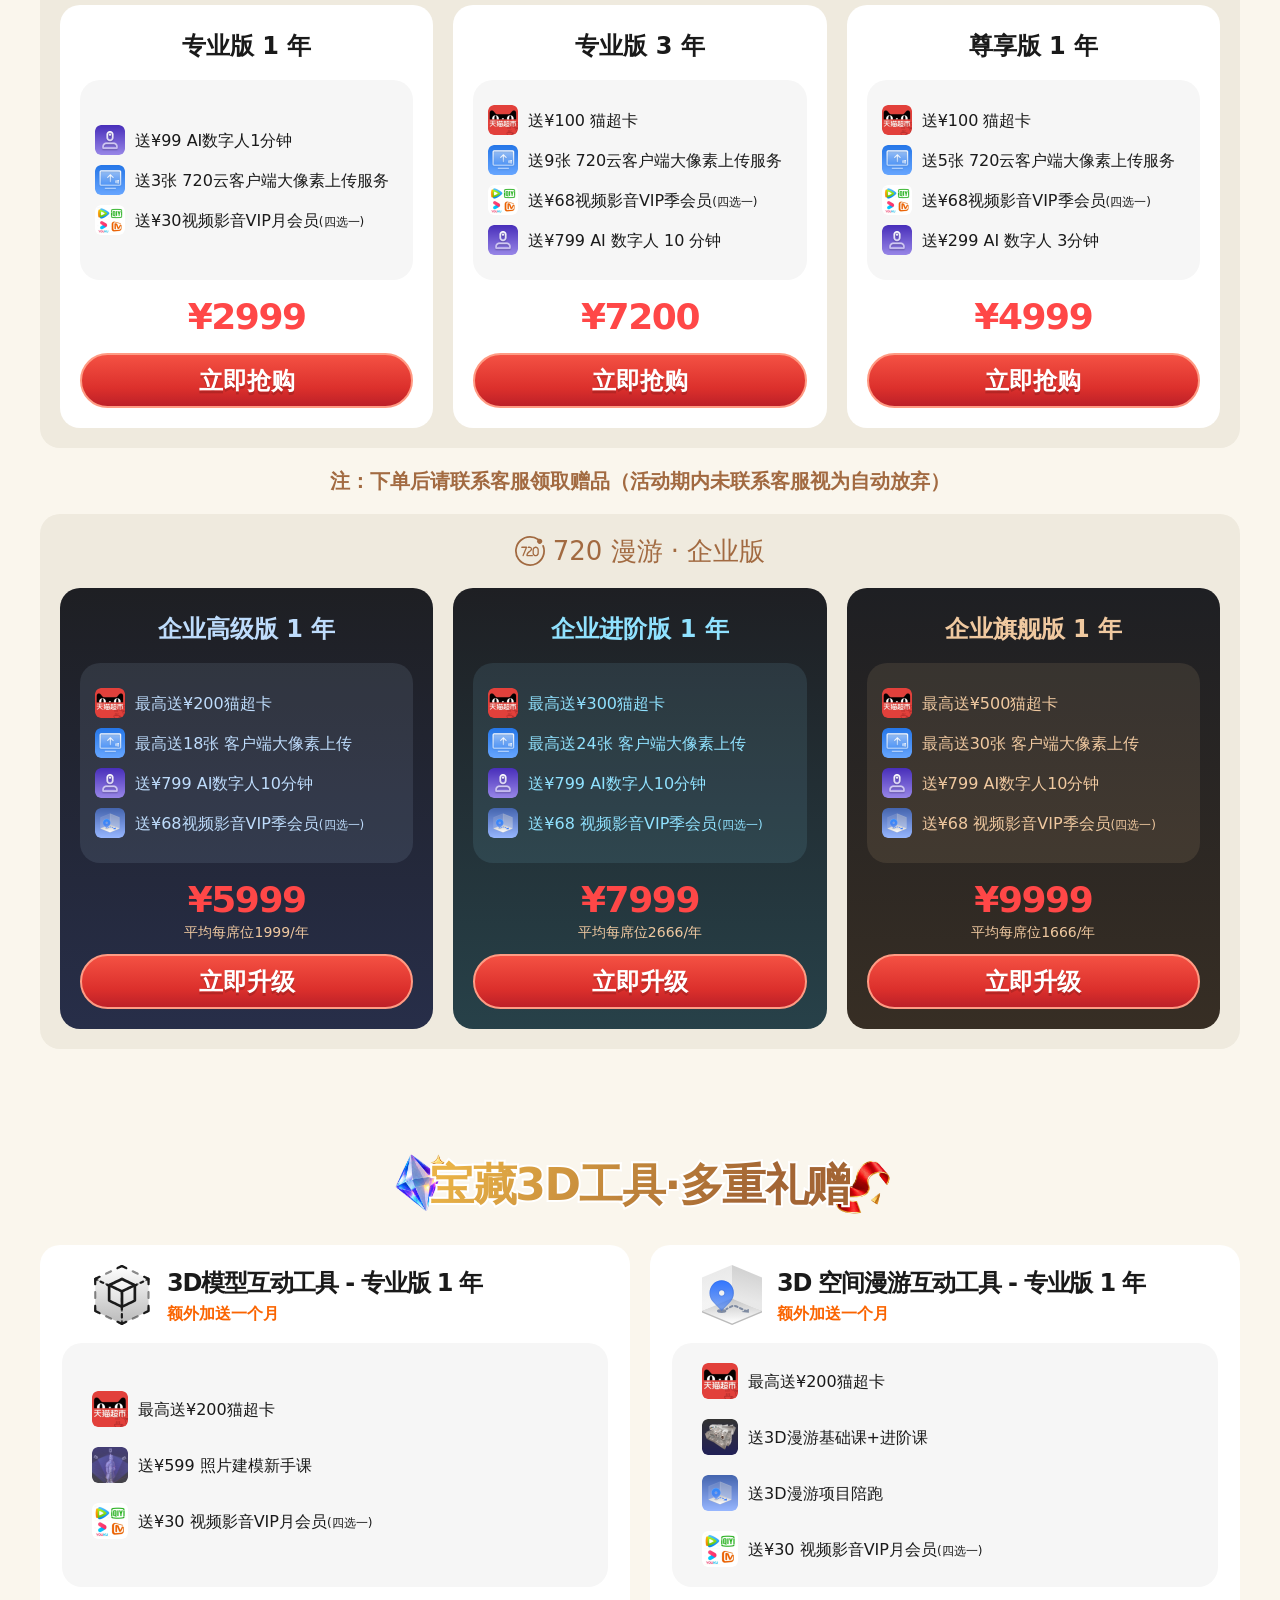
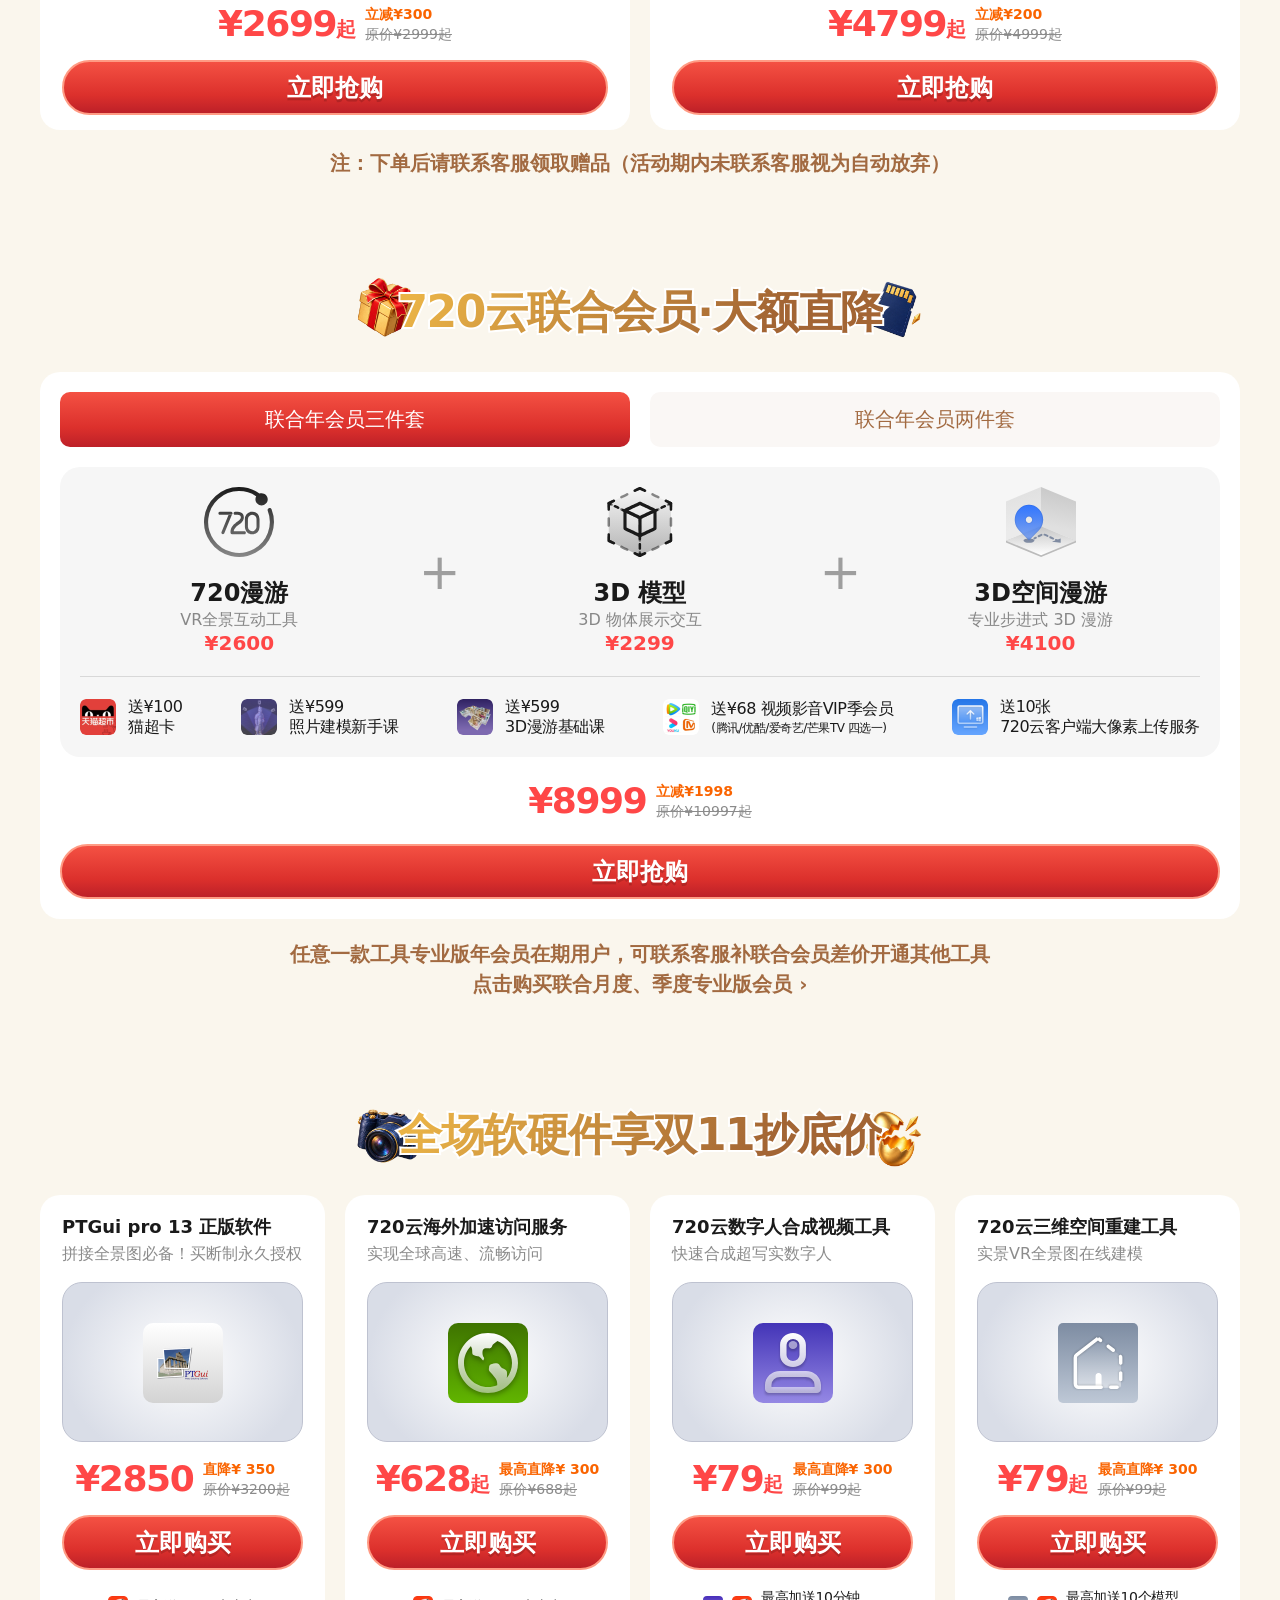
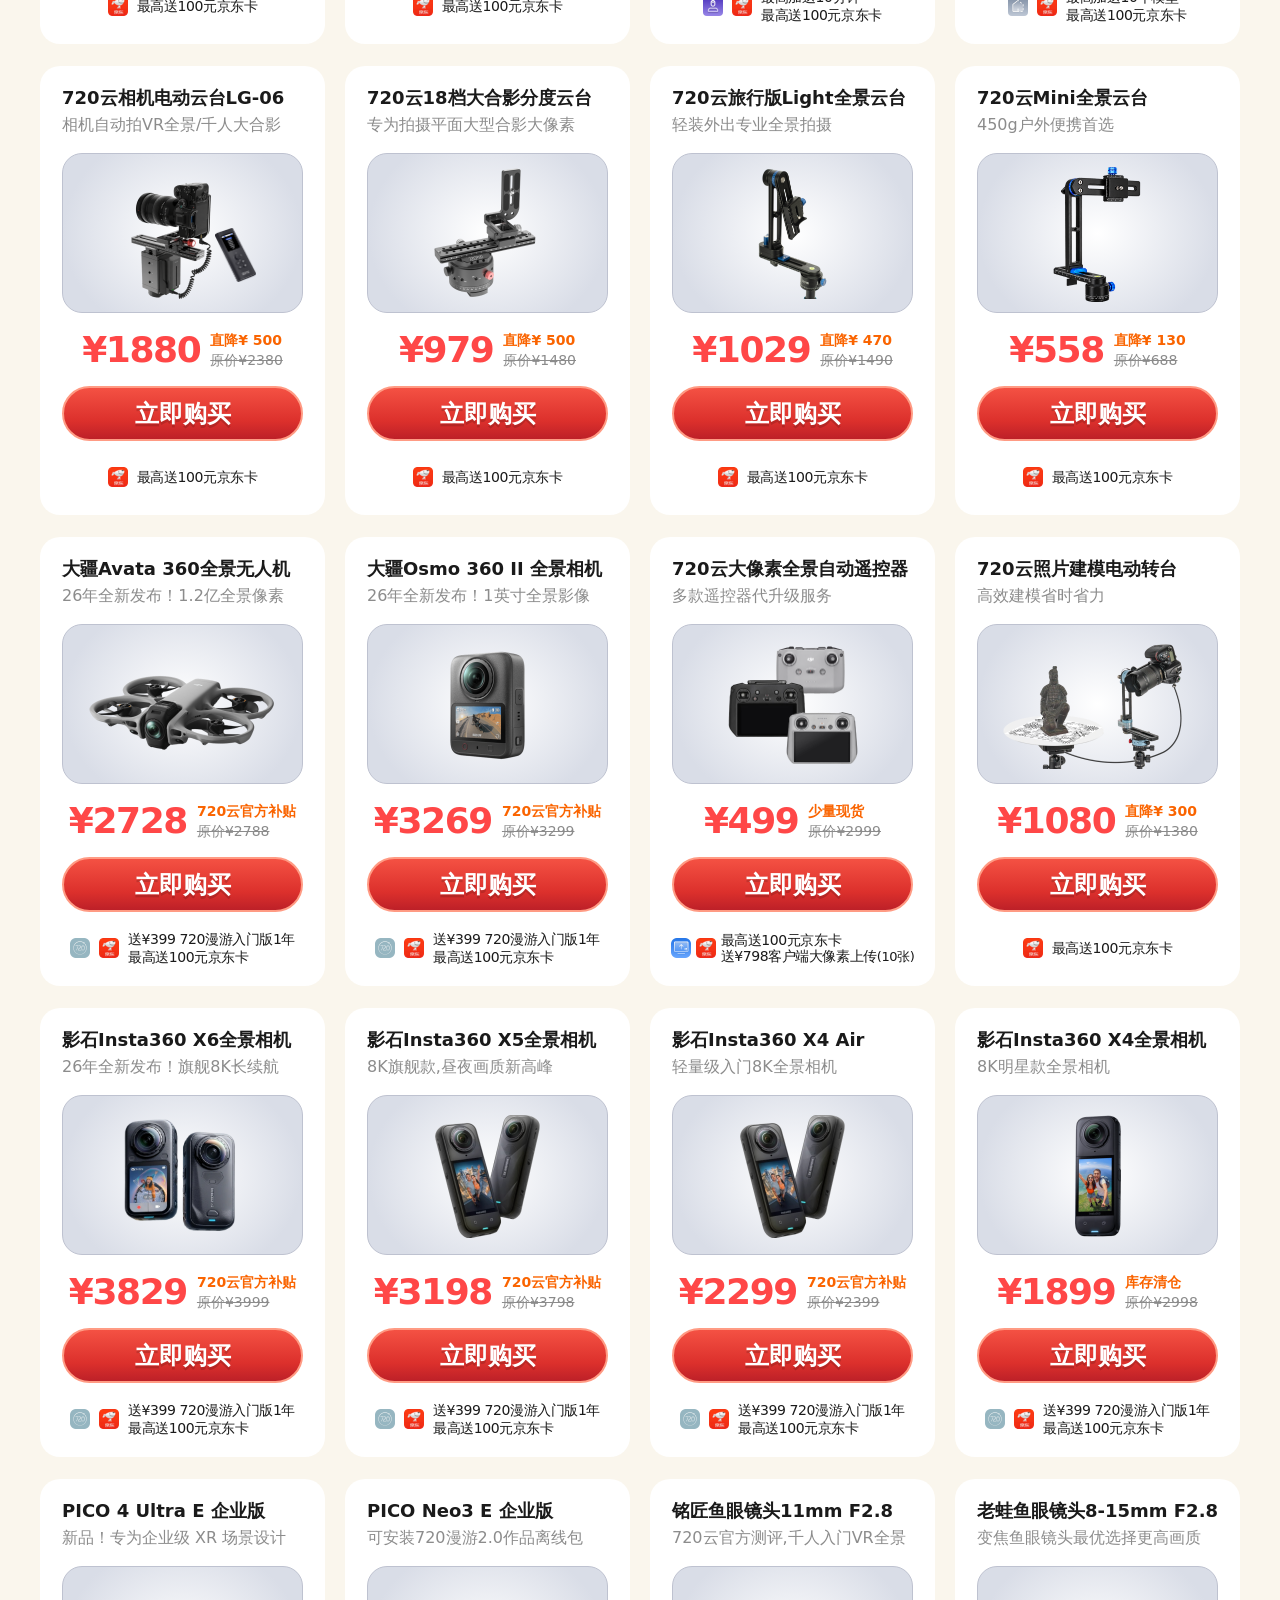
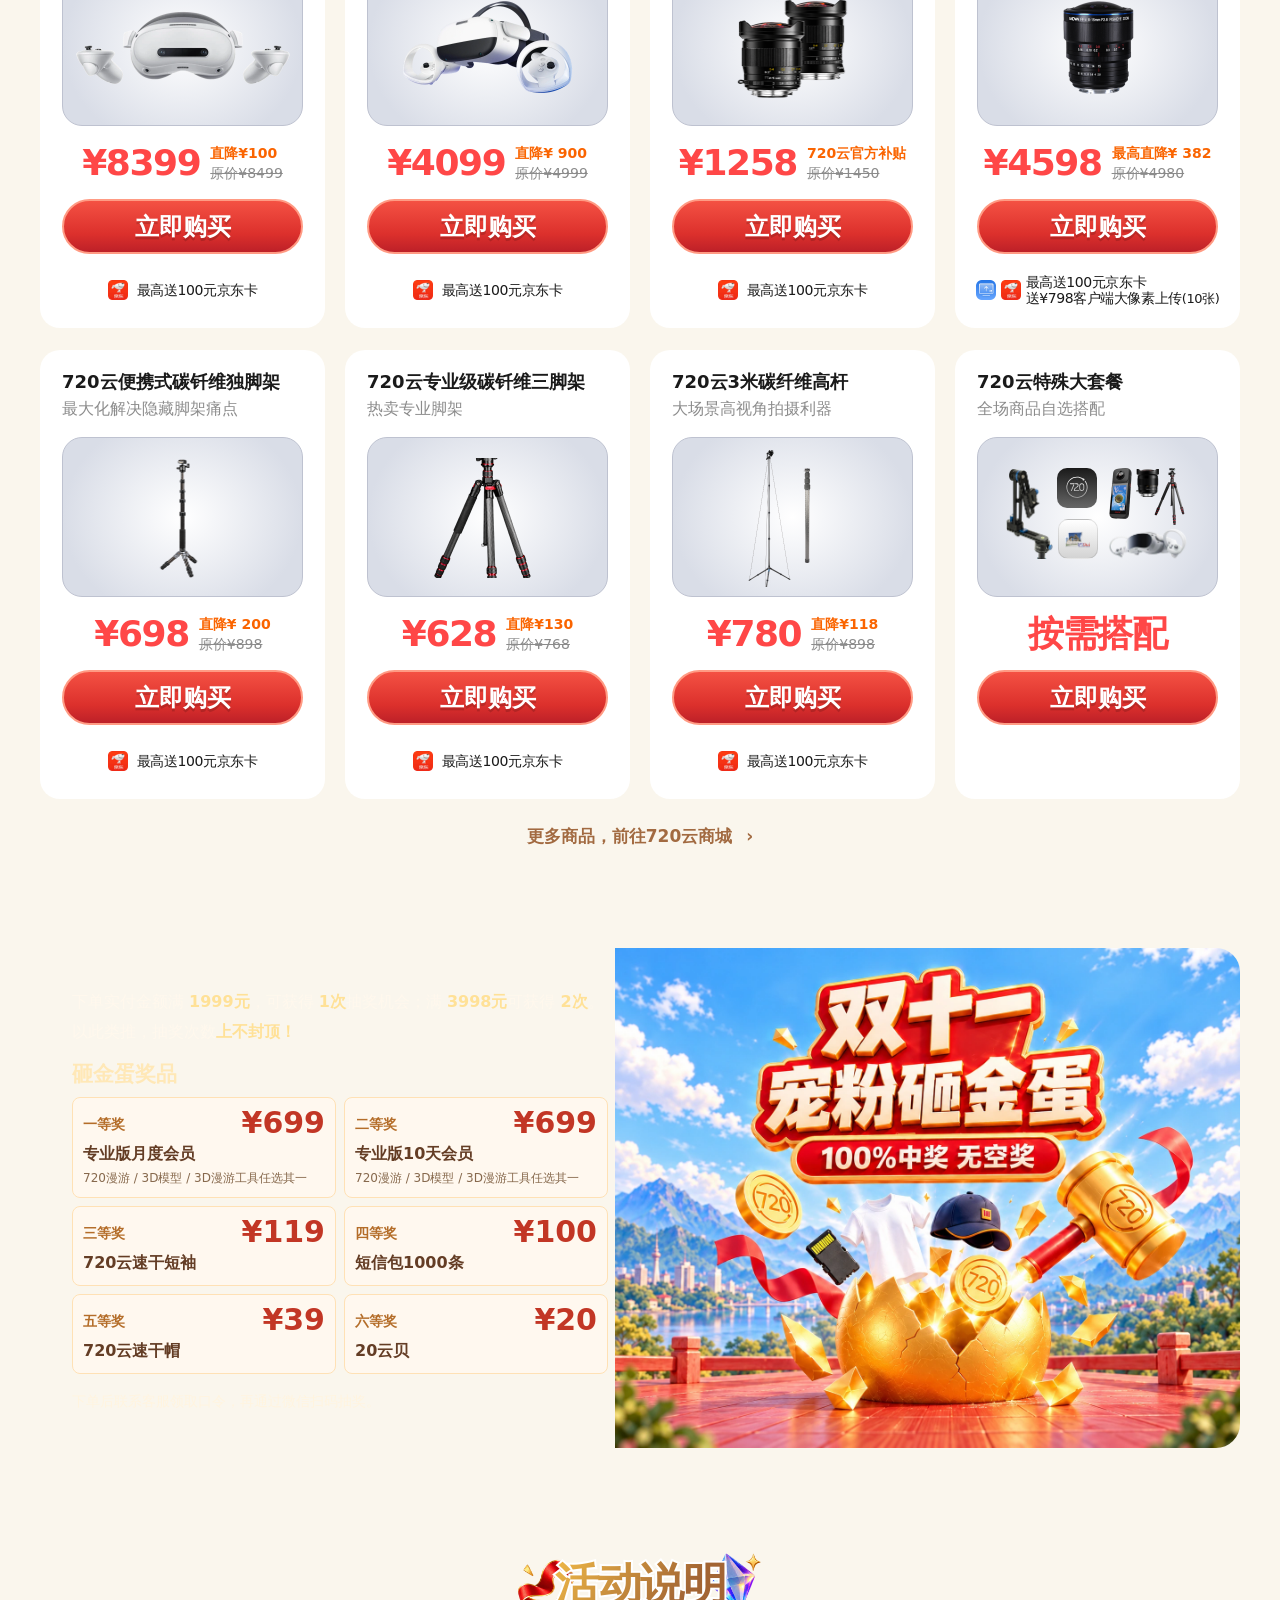
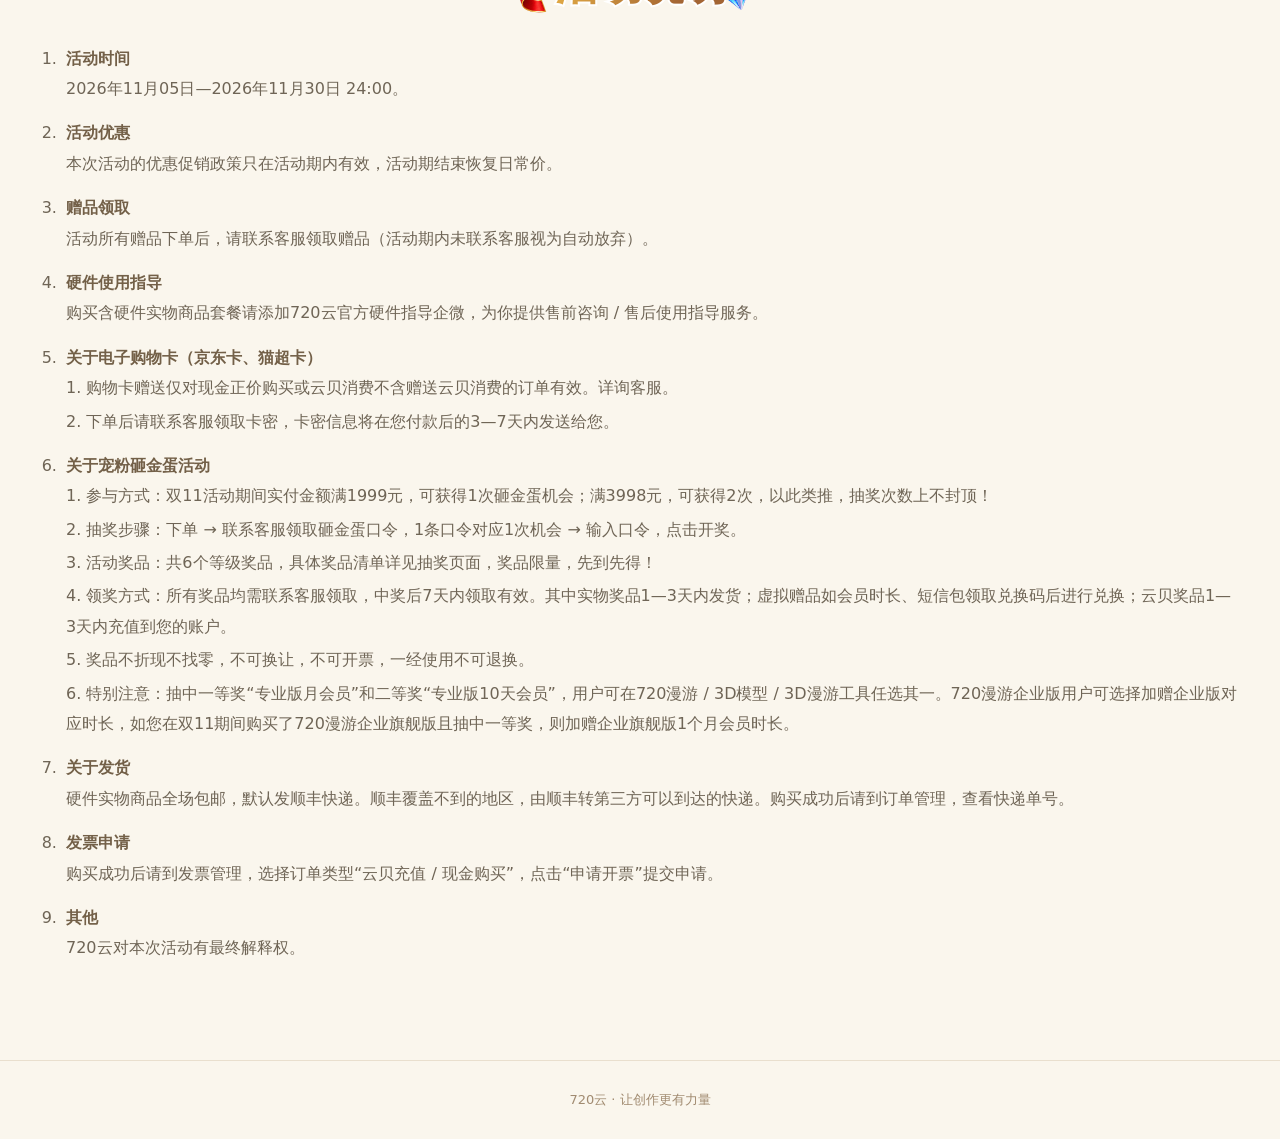
==== commit 6c674f68: "Publish double11 reviewed responsive preview from source 1c58eb9" ====
--- a/2026-double11/index.html
+++ b/2026-double11/index.html
@@ -7,8 +7,8 @@
     <meta name="theme-color" content="#57a8f6" />
     <link rel="icon" type="image/svg+xml" href="./assets/720-coin-L_GpPcSr.svg" />
     <title>720云 · 双十一创作火力全开</title>
-    <script type="module" crossorigin src="./assets/index-DgIgaw9E.js"></script>
-    <link rel="stylesheet" crossorigin href="./assets/index-CmSyq2HQ.css">
+    <script type="module" crossorigin src="./assets/index-DxpiNJdc.js"></script>
+    <link rel="stylesheet" crossorigin href="./assets/index-CfVDiS1m.css">
   </head>
   <body>
     <div id="root"></div>
--- a/2026-double11/assets/index-CfVDiS1m.css
+++ b/2026-double11/assets/index-CfVDiS1m.css
@@ -0,0 +1 @@
+._banner_1fzy7_1{--shift-landscape: 0px;--shift-title: 0px;--shift-flags: 0px;--shift-hammer: 0px;--shift-ground: 0px;--shift-foreground: 0px;position:relative;isolation:isolate;width:100%;height:700px;overflow:hidden;background:#58a7ef;font-family:system-ui,-apple-system,BlinkMacSystemFont,Segoe UI,PingFang SC,Hiragino Sans GB,Microsoft YaHei,Noto Sans CJK SC,Noto Sans SC,Arial,sans-serif}._banner_1fzy7_1 *,._banner_1fzy7_1 *:before,._banner_1fzy7_1 *:after{box-sizing:border-box}._scene_1fzy7_17{position:absolute;inset:0;overflow:hidden;z-index:0;isolation:isolate}._hasFooter_1fzy7_18 ._scene_1fzy7_17{bottom:130px}._footerLayer_1fzy7_19{position:absolute;z-index:1;bottom:0;left:-24px;right:-24px;height:130px}._footerCopy_1fzy7_20{z-index:5}._fascia_1fzy7_21{transform:translate3d(var(--shift-ground),0,0)}._fascia_1fzy7_21 ._tile_1fzy7_22{height:100%}._hasFooter_1fzy7_18 ._photographer_1fzy7_23{bottom:-20px}._repeatStrip_1fzy7_24{position:absolute;inset:0;pointer-events:none}._tile_1fzy7_22{position:absolute;top:0;width:1920px;height:700px;max-width:none;display:block;-webkit-user-select:none;user-select:none}._landscape_1fzy7_26{z-index:0;transform:translate3d(var(--shift-landscape),0,0)}._landscape_1fzy7_26 ._tile_1fzy7_22{top:-50px}._terrace_1fzy7_28{z-index:1;transform:translate3d(var(--shift-ground),0,0)}._terrace_1fzy7_28 ._tile_1fzy7_22{top:50px}._flags_1fzy7_30{position:absolute;z-index:1;inset:0;pointer-events:none;transform:translate3d(var(--shift-flags),0,0)}._flags_1fzy7_30 img{position:absolute;display:block;width:max(1264px,calc(100% + 64px));max-width:none;height:auto;top:-65px;transform:scale(.65);-webkit-user-select:none;user-select:none}._flagsLeft_1fzy7_33{left:-32px;transform-origin:top left;clip-path:inset(0 50% 0 0)}._flagsRight_1fzy7_34{right:-32px;transform-origin:top right;clip-path:inset(0 0 0 50%)}._content_1fzy7_35{position:relative;width:min(1200px,calc(100% - 48px));height:100%;margin:0 auto;z-index:2}._titleFrame_1fzy7_36{position:absolute;width:53.82%;left:calc(3.5% + 20px);top:25px;aspect-ratio:1576 / 998}._titleLayer_1fzy7_37{transform:translate3d(var(--shift-title),0,0)}._hammerLayer_1fzy7_38{pointer-events:none;transform:translate3d(var(--shift-hammer),0,0)}._hammerImage_1fzy7_39{position:absolute;display:block;width:18%;left:55.5%;top:20%;height:auto;-webkit-user-select:none;user-select:none}._titleImage_1fzy7_40{display:block;width:100%;height:auto;-webkit-user-select:none;user-select:none}._coin_1fzy7_41{position:absolute;display:block;width:70px;height:auto;-webkit-user-select:none;user-select:none;pointer-events:none}._coinLeft_1fzy7_42{left:-3%;top:29%;width:11%}._coinRight_1fzy7_43{right:-4%;top:calc(77% + 30px);width:12%}._photographer_1fzy7_23{position:absolute;display:block;width:24%;height:auto;right:calc(2% + 40px);bottom:13px;transform:translate3d(var(--shift-ground),0,0);-webkit-user-select:none;user-select:none}._period_1fzy7_45{position:absolute;left:8.5%;top:515px;margin:0;padding:3px 12px;border-radius:30px;background:#fffbf0db;display:flex;align-items:center;gap:8px;color:#513d30;font-size:13px;font-weight:600;line-height:24px;letter-spacing:.3px}._period_1fzy7_45>span:first-child{margin-right:5px;font-size:12px;opacity:.8}._foreground_1fzy7_47{position:absolute;z-index:3;inset:0;pointer-events:none;transform:translate3d(var(--shift-foreground),0,0)}._decorations_1fzy7_48{position:absolute;display:block;width:1600px;height:auto;max-width:none;bottom:-15px;left:calc(50% - 800px);-webkit-user-select:none;user-select:none}._frontRibbon_1fzy7_49{clip-path:inset(0 50% 0 0)}._frontEgg_1fzy7_50{clip-path:inset(0 0 0 50%)}._hasFooter_1fzy7_18 ._frontEgg_1fzy7_50{bottom:115px}._hasFooter_1fzy7_18 ._frontRibbon_1fzy7_49{width:1360px;left:calc(50% - 730px);bottom:54px}._coinFront_1fzy7_53{width:110px;bottom:26px;left:calc(50% - 445px);z-index:4;transform:translate3d(var(--shift-foreground),0,0)}._hasFooter_1fzy7_18 ._coinFront_1fzy7_53{left:calc(50% - 565px);bottom:75px}._srOnly_1fzy7_55{position:absolute;width:1px;height:1px;overflow:hidden;clip-path:inset(50%);white-space:nowrap;margin:-1px}@media(min-width:769px)and (max-width:1100px){._flags_1fzy7_30 img{top:-49px}._hasFooter_1fzy7_18 ._frontRibbon_1fzy7_49{width:850px;left:calc(50% - 500px);bottom:76px}._hasFooter_1fzy7_18 ._coinFront_1fzy7_53{left:4%;width:86px;bottom:87px}._titleFrame_1fzy7_36{top:90px;width:57.132%;left:calc(2% + 20px)}._photographer_1fzy7_23{width:27%;right:40px}._period_1fzy7_45{left:7%;top:510px}}@media(max-width:768px){._banner_1fzy7_1{height:550px}._landscape_1fzy7_26 ._tile_1fzy7_22{top:-150px}._terrace_1fzy7_28{scale:.8;transform-origin:center bottom}._terrace_1fzy7_28 ._tile_1fzy7_22{top:-70px}._flags_1fzy7_30 img{width:100%;top:0;transform:scale(1.2)}._flagsLeft_1fzy7_33{left:-2.5%}._flagsRight_1fzy7_34{right:-2.5%}._content_1fzy7_35{width:calc(100% - 32px);max-width:560px}._titleFrame_1fzy7_36{top:50%;translate:0 -50%;left:max(4%,(100% - 441.6px) / 2);width:min(92%,441.6px)}._coinLeft_1fzy7_42{width:10%;left:-1%}._coinRight_1fzy7_43{width:10%;right:0}._photographer_1fzy7_23{width:44%;max-width:220px;right:calc(50% - 50vw - 48px);bottom:32px}._period_1fzy7_45{top:auto;left:10px;bottom:326px;gap:5px;font-size:11px;letter-spacing:0;flex-wrap:wrap;padding:3px 8px}._period_1fzy7_45>span:first-child{font-size:10px}._foreground_1fzy7_47,._coinFront_1fzy7_53{display:none}._hasFooter_1fzy7_18 ._scene_1fzy7_17{bottom:104px}._footerLayer_1fzy7_19{height:104px;transform:none}._hasFooter_1fzy7_18 ._photographer_1fzy7_23{bottom:-8px}._titleLayer_1fzy7_37{z-index:2}._hammerLayer_1fzy7_38{z-index:3}._landscape_1fzy7_26,._terrace_1fzy7_28,._titleLayer_1fzy7_37,._hammerLayer_1fzy7_38,._photographer_1fzy7_23,._flags_1fzy7_30,._fascia_1fzy7_21{transform:none}}@media(max-width:420px){._period_1fzy7_45{bottom:350px;left:7px}._photographer_1fzy7_23{width:55%;max-width:200px}}._mobile_1fzy7_92 ._foreground_1fzy7_47,._mobile_1fzy7_92 ._coinFront_1fzy7_53{display:none}@media(prefers-reduced-motion:reduce){._landscape_1fzy7_26,._terrace_1fzy7_28,._titleLayer_1fzy7_37,._hammerLayer_1fzy7_38,._photographer_1fzy7_23,._foreground_1fzy7_47,._coinFront_1fzy7_53,._flags_1fzy7_30,._fascia_1fzy7_21{transform:none}}._tile_1fzy7_22[data-tile="-2"]{left:calc(50% - 4800px)}._tile_1fzy7_22[data-tile="-1"]{left:calc(50% - 2880px);transform:scaleX(-1)}._tile_1fzy7_22[data-tile="0"]{left:calc(50% - 960px)}._tile_1fzy7_22[data-tile="1"]{left:calc(50% + 960px);transform:scaleX(-1)}._tile_1fzy7_22[data-tile="2"]{left:calc(50% + 2880px)}._campaign_i1yww_1{--gold: #a26a41;--red: #ed4434;--button-gradient: linear-gradient(180deg,#f45143,#dc302c 65%,#bd2028);color:#1a1a1a;background:#faf6ed;font-family:system-ui,-apple-system,BlinkMacSystemFont,Segoe UI,PingFang SC,Hiragino Sans GB,Microsoft YaHei,Noto Sans CJK SC,Noto Sans SC,Arial,sans-serif}._campaign_i1yww_1 *,._campaign_i1yww_1 *:before,._campaign_i1yww_1 *:after{box-sizing:border-box}._campaign_i1yww_1 p,._campaign_i1yww_1 h2,._campaign_i1yww_1 h3,._campaign_i1yww_1 h4{margin:0}._campaign_i1yww_1 button,._campaign_i1yww_1 a{-webkit-tap-highlight-color:transparent}._campaign_i1yww_1 button{font-family:inherit;cursor:pointer}._campaign_i1yww_1 button:focus-visible,._campaign_i1yww_1 a:focus-visible,._campaign_i1yww_1 [role=tabpanel]:focus-visible{outline:3px solid #2366b7;outline-offset:4px}._main_i1yww_7{width:min(1200px,calc(100% - 48px));margin:0 auto;padding-top:48px}._rewardStrip_i1yww_9{position:relative;width:min(1120px,calc(100% - 96px));height:100%;margin:0 auto;display:grid;grid-template-columns:minmax(0,1fr) auto;gap:40px;align-items:center;padding-top:8px;color:#fff9e9;text-align:left;text-shadow:0 1px 2px rgba(90,20,10,.32)}._rewardCopy_i1yww_10 p{font-size:17px;line-height:1.8;font-weight:500}._rewardCopy_i1yww_10 p+p{margin-top:3px;font-size:16px}._rewardCopy_i1yww_10 strong{font-size:1.2em;color:#ffe4a7;font-weight:900}._rewardCopy_i1yww_10 b{color:#ffe9b5}._rewardPeriod_i1yww_14{padding-left:30px;border-left:1px solid rgba(255,233,195,.35)}._rewardPeriod_i1yww_14 p{font-size:14px;line-height:1.8}._rewardPeriod_i1yww_14 p+p{margin-top:5px;font-size:13px}._rewardPeriod_i1yww_14 time{white-space:nowrap}._rewardMobileCopy_i1yww_18{display:none}._section_i1yww_19{margin-bottom:96px;scroll-margin-top:28px}._sectionTitle_i1yww_20{position:relative;display:flex;align-items:center;justify-content:center;min-height:100px;padding:0 0 20px;text-align:center;font-size:44px;font-weight:900;line-height:1.4;letter-spacing:-1.5px}._headingGroup_i1yww_21{position:relative;display:inline-block;max-width:calc(100% - 64px);isolation:isolate}._headingObject_i1yww_22{position:absolute;z-index:-1;width:68px;height:68px;left:-44px;top:50%;transform:translateY(-50%);background-repeat:no-repeat;background-size:300% 200%;pointer-events:none}._headingObject_i1yww_22:last-child{left:auto;right:-44px}._sectionTitleStroke_i1yww_24{position:absolute;inset:0;color:#fff;-webkit-text-fill-color:#fff;-webkit-text-stroke:4px #fff;pointer-events:none}._sectionTitleText_i1yww_25{position:relative;color:#a86a2b;background:linear-gradient(125deg,#eab346 5%,#a36534 76%);background-clip:text;-webkit-background-clip:text;-webkit-text-fill-color:transparent}._srOnly_i1yww_26{position:absolute;width:1px;height:1px;overflow:hidden;clip-path:inset(50%);white-space:nowrap}._threeColumns_i1yww_27{display:grid;grid-template-columns:repeat(3,minmax(0,1fr));gap:20px}._memberScroller_i1yww_28:focus-visible{outline:3px solid #2366b7;outline-offset:3px}._twoColumns_i1yww_29{display:grid;grid-template-columns:repeat(2,minmax(0,1fr));gap:20px}._productGrid_i1yww_30{display:grid;grid-template-columns:repeat(4,minmax(0,1fr));gap:22px 20px}._productCard_i1yww_31{min-width:0;border-radius:20px;background:#fff;overflow:hidden}._productBody_i1yww_32{height:100%;display:flex;flex-direction:column;gap:13px;padding:15px 22px}._productHeading_i1yww_33{padding:5px 0}._productHeading_i1yww_33 h3{font-size:18px;line-height:24px;font-weight:700;letter-spacing:0}._productHeading_i1yww_33 p{margin-top:4px;color:#1a1a1a80;font-size:16px;line-height:21px;font-weight:500}._productGrid_i1yww_30 ._productHeading_i1yww_33{min-height:0}._productGrid_i1yww_30 ._productBody_i1yww_32{gap:13px}._productGrid_i1yww_30 ._productVisual_i1yww_38{flex-shrink:0}._productGrid_i1yww_30 ._priceRow_i1yww_39{margin-top:auto}._productCard_i1yww_31[data-product-id="233-7466"] ._priceRow_i1yww_39{margin-top:0}._category_i1yww_41{display:flex;align-items:center;justify-content:center;gap:10px;padding:10px 20px;background:linear-gradient(#f0ebdf 84%,#e5ddca);color:var(--gold);font-size:20px;font-weight:500;line-height:26px}._category_i1yww_41 img{width:24px;height:24px;flex:none}._bundleCard_i1yww_43 ._productBody_i1yww_32{height:auto;flex:1;padding:15px 22px}._bundleCard_i1yww_43 ._productHeading_i1yww_33 h3{font-size:24px;line-height:32px;letter-spacing:-1.2px}._bundleCard_i1yww_43 ._productHeading_i1yww_33 p{font-size:16px}._bundleCard_i1yww_43 ._productHeading_i1yww_33{min-height:0}._productVisual_i1yww_38{height:160px;flex:none;position:relative;overflow:hidden;border:1px solid #bec2d0;border-radius:20px;background:radial-gradient(50% 66.25% at 50% 50%,#fff,#d9dde7)}._artworkCanvas_i1yww_48{position:absolute;top:0;left:50%;width:266px;height:160px;transform:translate(-50%)}._artworkCanvas_i1yww_48 p{margin:0}._artworkCanvas_i1yww_48 img{display:block}._priceRow_i1yww_39{display:flex;align-items:center;justify-content:center;gap:10px;min-height:47px;flex-wrap:wrap}._price_i1yww_39{color:#ff4747;font-size:36px;line-height:47px;font-weight:900;letter-spacing:-1.44px;white-space:nowrap}._price_i1yww_39 small{font-size:20px;line-height:26px;letter-spacing:-.8px}._priceAmount_i1yww_54{white-space:nowrap}._priceAside_i1yww_55{display:flex;flex-direction:column;gap:2px;font-size:14px;line-height:18px;white-space:nowrap}._priceAside_i1yww_55 b{color:#fa6400;font-weight:900}._priceAside_i1yww_55 del{color:#8b8b8b}._buyButton_i1yww_58{display:flex;width:100%;min-height:55px;flex:none;justify-content:center;align-items:center;padding:9px 16px;border:2px solid #ff9b84;border-radius:80px;background:var(--button-gradient);color:#fff;font-size:24px;line-height:32px;font-weight:900;text-decoration:none;text-shadow:0 3px rgba(0,0,0,.15);transition:filter .18s,transform .18s}._buyButton_i1yww_58:hover{filter:brightness(1.06)}._buyButton_i1yww_58:active{transform:translateY(1px)}._productBenefits_i1yww_61{width:100%;padding:5px 0;margin:0;min-height:46px;font-size:14px;line-height:18px;font-weight:500;display:flex;align-items:center;justify-content:center;gap:9px}._productBenefitIcons_i1yww_62{display:flex;align-items:center;gap:9px;flex:none}._productBenefitIcons_i1yww_62 img{width:20px;height:20px;flex:none;object-fit:contain;border-radius:4px}._productBenefitCopy_i1yww_64{min-width:0;margin:0;padding:0;list-style:none;letter-spacing:-.42px}._productBenefits_i1yww_61[data-compact=true],._productBenefits_i1yww_61[data-compact=true] ._productBenefitIcons_i1yww_62{gap:5px}._productBenefits_i1yww_61[data-compact=true] ._productBenefitCopy_i1yww_64{line-height:16px}._productBenefits_i1yww_61[data-compact=true] ._benefitUnit_i1yww_67{font-size:13px}._benefitText_i1yww_68{min-width:0;overflow-wrap:break-word}._benefitLine_i1yww_69{display:block}._benefitNote_i1yww_70{font-size:.75em;line-height:1.5}._keepTogether_i1yww_71{white-space:nowrap}._bundleCard_i1yww_43 ._productBenefits_i1yww_61{font-size:14px;min-height:28px}._bundleCard_i1yww_43{display:flex;flex-direction:column}._tabs_i1yww_74._bundleTabs_i1yww_74{display:none}._bundlePanel_i1yww_75{min-width:0}._bundlePanel_i1yww_75>._bundleCard_i1yww_43{height:100%}._bundlePanel_i1yww_75[hidden]{display:none}._memberGroup_i1yww_78{padding:20px;background:#efeade;border-radius:20px}._memberGroup_i1yww_78>h3{margin:0 0 20px;text-align:center;color:var(--gold);font-size:22px;font-weight:500}._memberCard_i1yww_80{min-width:0;display:flex;flex-direction:column;gap:13px;padding:20px;border-radius:20px;background:#fff}._memberCard_i1yww_80 h4{padding:5px 0;font-size:24px;line-height:32px;font-weight:700;text-align:center}._benefits_i1yww_82{display:flex;flex-direction:column;justify-content:center;gap:10px;list-style:none;margin:0;padding:20px;background:#f6f6f6;border-radius:20px;font-size:16px;line-height:21px;font-weight:500}._benefits_i1yww_82 li{display:flex;align-items:center;gap:10px;min-width:0}._benefits_i1yww_82 li img{width:30px;height:30px;object-fit:contain;flex-shrink:0;border-radius:6px}._memberCard_i1yww_80 ._benefits_i1yww_82{flex:1;min-height:200px;padding:15px}._enterprise_i1yww_86{background:linear-gradient(180deg,#1e1f23,#272e49);color:#bedcfc}._enterprise_i1yww_86 ._benefits_i1yww_82{background:#bedcfc1a}._enterprise_i1yww_86[data-tone="1"]{background:linear-gradient(180deg,#1e1f23,#274149);color:#90e2ff}._enterprise_i1yww_86[data-tone="1"] ._benefits_i1yww_82{background:#90e2ff1a}._enterprise_i1yww_86[data-tone="2"]{background:linear-gradient(180deg,#1e1f23,#372e24);color:#f0c9a0}._enterprise_i1yww_86[data-tone="2"] ._benefits_i1yww_82{background:#f0c9a01a}._seatPrice_i1yww_92{font-size:14px;line-height:18px;text-align:center;color:#f0c9a0}._sectionNote_i1yww_93{text-align:center;font-size:16px;font-weight:500;line-height:1.75;color:var(--gold);margin:20px 0!important}._toolCard_i1yww_94{min-width:0;background:#fff;padding:15px 22px;border-radius:20px;display:flex;flex-direction:column;gap:13px}._toolHeading_i1yww_95{display:flex;align-items:center;gap:15px;padding:5px 30px}._toolHeading_i1yww_95 img{width:60px;height:60px;flex:none}._toolHeading_i1yww_95 h3{font-size:24px;line-height:32px;letter-spacing:-1.2px}._toolHeading_i1yww_95 p{color:#fa6400;font-size:16px;line-height:21px;font-weight:700;margin-top:4px}._toolCard_i1yww_94 ._benefits_i1yww_82{flex:1;min-height:220px;padding:20px 30px;gap:20px}._toolCard_i1yww_94 ._benefits_i1yww_82 li img{width:36px;height:36px}._jointContainer_i1yww_101{padding:20px;border-radius:20px;background:#fff}._tabs_i1yww_74{display:flex;gap:20px;margin-bottom:20px}._tabs_i1yww_74 button{flex:1;padding:14px 10px;min-height:52px;border:0;background:#a26a410d;color:var(--gold);border-radius:10px;font-size:20px;font-weight:500}._tabs_i1yww_74 button[aria-selected=true]{background:var(--button-gradient);color:#fff}._jointContainer_i1yww_101 [role=tabpanel][hidden]{display:none}._tripleContent_i1yww_106{background:#f6f6f6;border-radius:20px;padding:20px}._toolRow_i1yww_107{display:flex;align-items:center;justify-content:center;gap:20px}._toolIdentity_i1yww_108{flex:1;text-align:center;min-width:0}._toolIdentity_i1yww_108 img{width:70px;height:70px;object-fit:contain;display:block;margin:0 auto 20px}._toolIdentity_i1yww_108 h4{font-size:24px;line-height:32px}._toolIdentity_i1yww_108 p{font-size:16px;line-height:21px;color:#1a1a1a80;margin-top:0}._toolIdentity_i1yww_108>b{font-size:20px;line-height:26px;color:#ff4747;display:block;margin-top:0}._plus_i1yww_113{color:#9e9e9e;font-size:50px;line-height:1.32;font-weight:300}._jointBenefits_i1yww_114{flex-direction:row;justify-content:space-between;gap:20px;margin-top:20px;padding:20px 0 0;border-top:1px solid #d8d8d8;border-radius:0;font-size:16px;line-height:21px}._jointBenefits_i1yww_114 li{flex:0 1 auto;align-items:center;gap:12px}._jointBenefits_i1yww_114 ._benefitLine_i1yww_69{line-height:20px}._jointBenefits_i1yww_114 ._benefitText_i1yww_68{letter-spacing:-.48px}._jointBenefits_i1yww_114 li img{width:36px;height:36px}._jointBenefits_i1yww_114 ._benefitNote_i1yww_70,._pairCard_i1yww_119 ._benefitNote_i1yww_70{display:block}._jointContainer_i1yww_101 [role=tabpanel]>._priceRow_i1yww_39{margin:20px 0}._pairCard_i1yww_119{display:flex;flex-direction:column;gap:20px;min-width:0;background:#fff;padding:20px;border-radius:20px}._jointContainer_i1yww_101[data-tab=pairs]{background:#efeade}._pairCard_i1yww_119 ._toolRow_i1yww_107{gap:4px}._pairCard_i1yww_119 ._plus_i1yww_113{font-size:30px}._pairCard_i1yww_119 ._toolIdentity_i1yww_108 img{width:50px;height:50px;margin-bottom:4px}._pairCard_i1yww_119 ._toolIdentity_i1yww_108 h4{font-size:20px;line-height:26px}._pairCard_i1yww_119 ._toolIdentity_i1yww_108 p{font-size:14px;line-height:18px}._pairCard_i1yww_119 ._benefits_i1yww_82{flex:1;padding:20px;min-height:160px;gap:20px;font-size:16px;background:#f6f6f6;letter-spacing:-.48px}._pairCard_i1yww_119 ._benefits_i1yww_82 li img{width:36px;height:36px}._pairCard_i1yww_119 ._priceRow_i1yww_39{flex-direction:row;gap:10px}._pairCard_i1yww_119 ._priceAside_i1yww_55{flex-direction:column;gap:2px}._textLink_i1yww_132{display:block;width:fit-content;margin:22px auto 0;color:var(--gold);font-size:17px;line-height:1.8;font-weight:600;background:none;border:0;padding:0;text-align:center;text-decoration:none}._textLink_i1yww_132:hover{text-decoration:underline}._textLink_i1yww_132 span{margin-left:8px}._lotteryPanel_i1yww_135{position:relative;height:500px;border-radius:24px;overflow:hidden;isolation:isolate}._lotteryVisual_i1yww_136{display:block;position:absolute;inset:0;z-index:-1}._lotteryArt_i1yww_137{display:block;width:100%;height:100%;object-fit:contain;object-position:right center}._lotteryCopy_i1yww_138{width:49%;height:100%;padding:30px 20px 26px 32px;display:flex;flex-direction:column;justify-content:center}._lotteryRule_i1yww_139{color:#fff8ed;font-size:16px;line-height:1.9}._lotteryRule_i1yww_139 strong{color:#ffe197}._prizeHeading_i1yww_141{margin:18px 0 10px!important;color:#ffe8b7;font-size:17px}._prizes_i1yww_142{padding:0;margin:0;list-style:none;display:grid;grid-template-columns:repeat(2,minmax(0,1fr));gap:8px}._prizes_i1yww_142 li{position:relative;min-width:0;padding:29px 10px 10px;min-height:67px;background:#fff8ef;border:1px solid #ffe1b5;border-radius:8px}._rank_i1yww_144{position:absolute;top:9px;left:10px;color:#b46d29;font-size:11px;font-weight:700}._prizes_i1yww_142 li b{font-size:13px;color:#643d25}._prizes_i1yww_142 li small{display:block;margin-top:3px;font-size:10px;color:#87694d;line-height:1.5}._prizeValue_i1yww_147{position:absolute;top:7px;right:10px;color:#c23625;font-size:15px;font-weight:800}._lotteryFooter_i1yww_148{display:flex;align-items:center;justify-content:space-between;gap:12px;margin-top:16px}._lotteryProcess_i1yww_149{color:#fff4df;font-size:12px;line-height:1.8}._inlineQr_i1yww_150{display:flex;flex-shrink:0;align-items:center;gap:8px;max-width:132px;font-size:11px;color:#fff4df}._inlineQr_i1yww_150 img{width:56px;height:56px}._termsList_i1yww_152{padding:0 0 0 22px;margin:0;font-size:16px;line-height:1.9;color:#6f6556}._termsList_i1yww_152>li{margin-bottom:14px;padding-left:4px}._termsList_i1yww_152 h3{font-size:16px;font-weight:700;color:#736048}._termsList_i1yww_152 p+p{margin-top:3px}._footer_i1yww_156{padding:30px 20px;border-top:1px solid #e9dfce;text-align:center;font-size:13px;color:#a18b71}._floatingPanels_i1yww_157{visibility:hidden;opacity:0;transition:opacity .2s}._floatingPanels_i1yww_157[data-visible=true]{visibility:visible;opacity:1}._floatingPanel_i1yww_157{position:fixed;width:180px;z-index:20;top:50%;transform:translateY(-50%)}._lotteryFloat_i1yww_160{left:20px;text-align:center}._floatTitle_i1yww_161{display:block;text-decoration:none}._floatTitle_i1yww_161 img{display:block;width:100%;height:auto;-webkit-user-select:none;user-select:none}._qrArea_i1yww_163,._navLinks_i1yww_163{margin-top:4px;background:#fffbf2;border:1px solid #e6c89a;border-radius:15px;box-shadow:0 8px 30px #71421824}._qrArea_i1yww_163{padding:16px 8px 14px;color:#8e5529}._qrArea_i1yww_163>img,._qrPlaceholder_i1yww_165{width:116px;height:116px;margin:0 auto;border:5px solid #fff;border-radius:6px;background:#fff;display:block}._qrPlaceholder_i1yww_165{display:flex;flex-direction:column;align-items:center;justify-content:center;gap:7px;border:1px dashed #d9b981;font-size:14px}._qrPlaceholder_i1yww_165 small{color:#b09979;font-size:11px}._qrArea_i1yww_163 p{margin-top:8px;font-size:13px}._sectionNav_i1yww_169{right:20px}._navLinks_i1yww_163{position:relative;padding:8px}._navHeading_i1yww_171{position:relative;z-index:1;pointer-events:none}._navHeading_i1yww_171 img{display:block;width:100%;height:auto;-webkit-user-select:none;user-select:none}._navLinks_i1yww_163>a{display:block;padding:12px 4px;text-decoration:none;color:#997343;text-align:center;font-size:14px;border-radius:7px;transition:background .16s}._navLinks_i1yww_163>a:hover{background:#f7e8ce}._navLinks_i1yww_163>a[aria-current=location]{background:var(--button-gradient);color:#fff;font-weight:700}._navLinks_i1yww_163>._backToTop_i1yww_176{border-top:1px solid #eee0ca;border-radius:0;margin-top:6px;font-size:12px}._mobile_i1yww_177 ._floatingPanels_i1yww_157{display:none}@media(max-width:1639px){._floatingPanels_i1yww_157{display:none}}@media(max-width:1100px){._sectionTitle_i1yww_20{font-size:36px}._productGrid_i1yww_30{grid-template-columns:repeat(3,minmax(0,1fr))}._bundleCard_i1yww_43 ._productHeading_i1yww_33 h3{font-size:19px}._bundleCard_i1yww_43 ._productHeading_i1yww_33 p{font-size:13px}._memberCard_i1yww_80{padding:20px 12px 14px}._benefits_i1yww_82{font-size:12px}._memberCard_i1yww_80 h4{font-size:20px}._rewardStrip_i1yww_9{gap:20px}._rewardPeriod_i1yww_14{padding-left:20px}._rewardCopy_i1yww_10 p{font-size:16px}._rewardCopy_i1yww_10 p+p{font-size:14px}._rewardPeriod_i1yww_14 p+p{font-size:11px}._lotteryCopy_i1yww_138{padding:24px 16px 24px 24px}._lotteryRule_i1yww_139{font-size:14px}._pairCard_i1yww_119{padding:16px 10px}._pairCard_i1yww_119 ._toolIdentity_i1yww_108 h4{font-size:15px}._toolHeading_i1yww_95 h3{font-size:18px}}@media(max-width:768px){._main_i1yww_7{width:calc(100% - 28px);padding-top:36px}._rewardStrip_i1yww_9{width:calc(100% - 80px);grid-template-columns:minmax(0,1fr) 100px;gap:10px;padding-top:0}._rewardCopy_i1yww_10 p{font-size:12px;line-height:1.55}._rewardCopy_i1yww_10 p+p{font-size:11px;margin-top:5px}._rewardPeriod_i1yww_14{padding-left:10px}._rewardPeriod_i1yww_14 p{font-size:11px;line-height:1.7}._rewardPeriod_i1yww_14 p+p{font-size:10px;margin-top:6px}._section_i1yww_19{margin-bottom:48px;scroll-margin-top:18px}._sectionTitle_i1yww_20{min-height:76px;font-size:26px;letter-spacing:-.7px;padding:0 0 16px;gap:8px}._headingObject_i1yww_22{width:36px;height:36px;left:-24px}._headingObject_i1yww_22:last-child{right:-24px}._headingGroup_i1yww_21{max-width:calc(100% - 36px)}._threeColumns_i1yww_27{gap:12px}._bundleGrid_i1yww_214{grid-template-columns:minmax(0,1fr)}._memberScroller_i1yww_28{grid-template-columns:none;grid-auto-flow:column;grid-auto-columns:min(82%,280px);overflow-x:auto;overscroll-behavior-x:contain;scroll-snap-type:x proximity;gap:12px;padding:4px 4px 12px;scrollbar-width:thin;scrollbar-color:#c5b79d transparent}._memberScroller_i1yww_28>article{scroll-snap-align:start}._twoColumns_i1yww_29{gap:12px}._productGrid_i1yww_30{grid-template-columns:repeat(2,minmax(0,1fr));gap:12px}._productCard_i1yww_31{border-radius:12px}._productBody_i1yww_32{padding:12px 10px;gap:10px}._productHeading_i1yww_33{min-height:0}._productHeading_i1yww_33 h3{font-size:15px;letter-spacing:-.5px}._productHeading_i1yww_33 p{font-size:11px;line-height:1.5}._productVisual_i1yww_38{height:125px;border-radius:12px}._artworkCanvas_i1yww_48{top:50%;transform:translate(-50%,-50%) scale(.76)}._priceRow_i1yww_39{gap:4px;min-height:56px;flex-direction:column}._price_i1yww_39{font-size:28px}._price_i1yww_39 small{font-size:14px}._priceAside_i1yww_55{flex-direction:row;flex-wrap:wrap;justify-content:center;gap:5px;font-size:10px}._buyButton_i1yww_58{min-height:38px;padding:7px 8px;font-size:17px}._productBenefits_i1yww_61{font-size:10px;min-height:48px}._bundleCard_i1yww_43 ._category_i1yww_41{font-size:16px;padding:10px}._bundleCard_i1yww_43 ._productBody_i1yww_32{display:grid;grid-template-columns:minmax(0,1.15fr) minmax(0,.85fr);grid-template-areas:"heading visual" "price visual" "buy visual" "benefits visual";gap:8px 12px;padding:12px;align-items:center}._bundleCard_i1yww_43 ._productHeading_i1yww_33{grid-area:heading;min-height:0}._bundleCard_i1yww_43 ._productHeading_i1yww_33 h3{font-size:16px;letter-spacing:-.4px}._bundleCard_i1yww_43 ._productHeading_i1yww_33 p{font-size:12px}._bundleCard_i1yww_43 ._productVisual_i1yww_38{grid-area:visual;height:100%;min-height:140px}._bundleCard_i1yww_43 ._artworkCanvas_i1yww_48{transform:translate(-50%,-50%) scale(.72)}._bundleCard_i1yww_43 ._priceRow_i1yww_39{grid-area:price;flex-direction:row;gap:4px 8px;min-height:0;justify-content:flex-start}._bundleCard_i1yww_43 ._price_i1yww_39{font-size:24px}._bundleCard_i1yww_43 ._priceAside_i1yww_55{flex-direction:column;gap:0}._bundleCard_i1yww_43 ._buyButton_i1yww_58{grid-area:buy;font-size:15px;min-height:40px}._bundleCard_i1yww_43 ._productBenefits_i1yww_61{grid-area:benefits;font-size:11px;min-height:0}._memberGroup_i1yww_78{padding:14px;border-radius:16px}._memberGroup_i1yww_78>h3{font-size:19px;margin-bottom:14px}._memberCard_i1yww_80{padding:16px 10px 12px;border-radius:12px;gap:12px}._memberCard_i1yww_80 h4{font-size:17px}._memberCard_i1yww_80 ._benefits_i1yww_82{padding:12px 8px;min-height:185px;font-size:11px}._benefits_i1yww_82{gap:10px}._benefits_i1yww_82 li{gap:6px}._benefits_i1yww_82 li img{width:22px;height:22px}._sectionNote_i1yww_93{font-size:12px;margin:14px 0!important}._seatPrice_i1yww_92{font-size:10px}._toolCard_i1yww_94{padding:16px 12px;gap:14px;border-radius:14px}._toolHeading_i1yww_95{gap:9px;padding:0;align-items:flex-start}._toolHeading_i1yww_95 img{width:32px;height:32px}._toolHeading_i1yww_95 h3{font-size:16px}._toolHeading_i1yww_95 p{font-size:12px}._toolCard_i1yww_94 ._benefits_i1yww_82{min-height:180px;padding:14px 10px}._jointContainer_i1yww_101{padding:12px;border-radius:14px}._tabs_i1yww_74{gap:8px;margin-bottom:14px}._tabs_i1yww_74 button{font-size:16px;min-height:46px;padding:10px 4px}._tripleContent_i1yww_106{padding:18px 12px;border-radius:12px}._toolRow_i1yww_107{gap:8px}._toolIdentity_i1yww_108 img{width:42px;height:42px;margin-bottom:8px}._toolIdentity_i1yww_108 h4{font-size:17px}._toolIdentity_i1yww_108 p{font-size:11px}._toolIdentity_i1yww_108>b{font-size:18px}._plus_i1yww_113{font-size:22px}._jointBenefits_i1yww_114{display:grid;grid-template-columns:repeat(2,minmax(0,1fr));gap:12px;padding-top:16px;margin-top:18px;font-size:11px}._pairCard_i1yww_119{padding:14px 10px;gap:12px}._pairCard_i1yww_119 ._toolRow_i1yww_107{gap:4px}._pairCard_i1yww_119 ._toolIdentity_i1yww_108 img{width:36px;height:36px}._pairCard_i1yww_119 ._toolIdentity_i1yww_108 h4{font-size:14px}._pairCard_i1yww_119 ._toolIdentity_i1yww_108 p{font-size:10px}._pairCard_i1yww_119 ._benefits_i1yww_82{font-size:11px;padding:10px 8px}._textLink_i1yww_132{font-size:13px;margin-top:16px}._termsList_i1yww_152{padding-left:18px}._footer_i1yww_156{font-size:12px}}@media(max-width:560px){._sectionTitle_i1yww_20{font-size:22px}._threeColumns_i1yww_27{grid-template-columns:minmax(0,1fr)}._memberScroller_i1yww_28{grid-template-columns:none}._bundleCard_i1yww_43 ._category_i1yww_41{font-size:14px;padding:8px}._bundleCard_i1yww_43 ._productHeading_i1yww_33 h3{font-size:14px}._bundleCard_i1yww_43 ._productHeading_i1yww_33 p{font-size:11px}._bundleCard_i1yww_43 ._artworkCanvas_i1yww_48{transform:translate(-50%,-50%) scale(.45)}._bundleCard_i1yww_43 ._price_i1yww_39{font-size:22px}._bundleCard_i1yww_43 ._price_i1yww_39 small{font-size:12px}._memberCard_i1yww_80{padding:16px 12px 12px}._memberCard_i1yww_80 h4{font-size:17px}._memberCard_i1yww_80 ._benefits_i1yww_82{min-height:0;padding:14px 10px;font-size:12px}._memberCard_i1yww_80 ._priceRow_i1yww_39{min-height:38px}._toolCard_i1yww_94{min-width:0;padding:14px 10px;gap:12px}._toolHeading_i1yww_95{flex-direction:column;align-items:center;text-align:center;gap:8px}._toolCard_i1yww_94 ._benefits_i1yww_82{min-height:0;padding:12px 8px;font-size:11px;gap:10px}._toolCard_i1yww_94 ._benefits_i1yww_82 li{align-items:flex-start;gap:5px}._toolCard_i1yww_94 ._benefits_i1yww_82 li img{width:18px;height:18px}._toolHeading_i1yww_95 h3{font-size:13px}._toolHeading_i1yww_95 p{font-size:11px}._toolHeading_i1yww_95 img{width:32px;height:32px}._toolCard_i1yww_94 ._priceRow_i1yww_39{flex-direction:column;gap:4px;min-height:56px}._toolCard_i1yww_94 ._price_i1yww_39{font-size:24px}._toolCard_i1yww_94 ._price_i1yww_39 small{font-size:12px}._toolCard_i1yww_94 ._buyButton_i1yww_58{font-size:15px;padding:7px 4px}._pairCard_i1yww_119{padding:20px 16px}._pairCard_i1yww_119 ._toolIdentity_i1yww_108 h4{font-size:18px}._pairCard_i1yww_119 ._toolIdentity_i1yww_108 p{font-size:12px}._pairCard_i1yww_119 ._toolIdentity_i1yww_108 img{width:44px;height:44px}._pairCard_i1yww_119 ._benefits_i1yww_82{min-height:0;padding:16px;font-size:13px}._productGrid_i1yww_30 ._productHeading_i1yww_33 h3{font-size:14px}._productGrid_i1yww_30 ._productBody_i1yww_32{padding:12px 8px}._productGrid_i1yww_30 ._artworkCanvas_i1yww_48{transform:translate(-50%,-50%) scale(.57)}._productGrid_i1yww_30 ._productVisual_i1yww_38{height:115px}._productGrid_i1yww_30 ._price_i1yww_39{font-size:25px}._productGrid_i1yww_30 ._priceRow_i1yww_39{min-height:69px}._productGrid_i1yww_30 ._priceAside_i1yww_55{flex-direction:column;gap:2px;align-items:center}._productGrid_i1yww_30 ._buyButton_i1yww_58{font-size:15px}._tabs_i1yww_74 button,._toolIdentity_i1yww_108 h4{font-size:14px}._toolIdentity_i1yww_108 p{font-size:10px}}@media(prefers-reduced-motion:reduce){._floatingPanels_i1yww_157,._buyButton_i1yww_58,._navLinks_i1yww_163>a{transition:none}}@media(max-width:360px){._rewardStrip_i1yww_9{gap:8px;grid-template-columns:minmax(0,1fr) 90px}._rewardPeriod_i1yww_14{padding-left:8px}._rewardCopy_i1yww_10 p{font-size:11px}._sectionTitle_i1yww_20{font-size:20px;padding-left:4px;padding-right:4px}._sectionTitle_i1yww_20 span{text-wrap:balance}._bundleCard_i1yww_43 ._artworkCanvas_i1yww_48{transform:translate(-50%,-50%) scale(.38)}}@media(min-width:769px)and (max-width:1100px){._headingObject_i1yww_22{width:56px;height:56px;left:-36px}._headingObject_i1yww_22:last-child{right:-36px}._sectionTitle_i1yww_20{gap:12px}}@media(max-width:1000px){._lotteryPanel_i1yww_135{height:auto;border-radius:16px}._lotteryVisual_i1yww_136{position:relative;aspect-ratio:1402 / 1122;overflow:hidden}._lotteryArt_i1yww_137{width:100%;height:auto;object-fit:contain}._lotteryCopy_i1yww_138{width:100%;height:auto;padding:24px;background:#c93227}._lotteryRule_i1yww_139{font-size:14px}}@media(max-width:420px){._headingObject_i1yww_22{width:28px;height:28px;left:-19px}._headingObject_i1yww_22:last-child{right:-19px}._sectionTitle_i1yww_20{gap:4px}._lotteryCopy_i1yww_138{padding:20px 16px}._prizes_i1yww_142 li{padding-left:8px;padding-right:8px}._prizes_i1yww_142 li b{font-size:12px}}._artworkCanvas_i1yww_48 ._artwork_001_i1yww_340{height:160px;display:flex;justify-content:center;align-items:center;flex-direction:column;width:266px}._artworkCanvas_i1yww_48 ._artwork_002_i1yww_349{width:80px;height:80px;flex:none;position:relative}._artworkCanvas_i1yww_48 ._artwork_003_i1yww_356{width:80px;height:80px;position:absolute;left:0;top:0;z-index:0}._artworkCanvas_i1yww_48 ._artwork_004_i1yww_365{width:80px;height:80px;background:linear-gradient(180deg,#fff,#d3d3d3);border-radius:10px;position:absolute;left:0;top:0;z-index:0}._artworkCanvas_i1yww_48 ._artwork_005_i1yww_376{position:absolute;left:14.67px;top:21.33px;z-index:1;width:50.67px;height:38.67px;object-fit:contain}._artworkCanvas_i1yww_48 ._artwork_006_i1yww_386{width:80px;height:80px;background:none}._artworkCanvas_i1yww_48 ._artwork_007_i1yww_392{width:80px;height:80px}._artworkCanvas_i1yww_48 ._artwork_008_i1yww_397{width:147px;height:143px;flex:none;position:relative}._artworkCanvas_i1yww_48 ._artwork_009_i1yww_404{position:absolute;left:0;top:0;z-index:0;width:139.6px;height:143px;object-fit:cover}._artworkCanvas_i1yww_48 ._artwork_010_i1yww_414{position:absolute;left:105.76px;top:65.67px;z-index:1;width:41.24px;height:54.02px;object-fit:cover}._artworkCanvas_i1yww_48 ._artwork_011_i1yww_424{width:110px;height:144px;flex:none;object-fit:cover}._artworkCanvas_i1yww_48 ._artwork_012_i1yww_431{width:68.23px;height:130px;flex:none;object-fit:contain}._artworkCanvas_i1yww_48 ._artwork_013_i1yww_438{width:114.23px;height:135px;flex:none;object-fit:cover}._artworkCanvas_i1yww_48 ._artwork_014_i1yww_445{width:197px;height:101px;flex:none;object-fit:cover}._artworkCanvas_i1yww_48 ._artwork_015_i1yww_452{width:115px;height:153px;flex:none;object-fit:cover}._artworkCanvas_i1yww_48 ._artwork_016_i1yww_459{width:133px;height:118px;flex:none;position:relative}._artworkCanvas_i1yww_48 ._artwork_017_i1yww_466{position:absolute;left:50.13px;top:0;z-index:0;width:68.55px;height:48.23px;object-fit:cover}._artworkCanvas_i1yww_48 ._artwork_018_i1yww_476{position:absolute;left:0;top:33.86px;z-index:1;width:81.85px;height:57.46px;object-fit:contain}._artworkCanvas_i1yww_48 ._artwork_019_i1yww_486{position:absolute;left:59.34px;top:65.67px;z-index:2;width:73.66px;height:52.33px;object-fit:contain}._artworkCanvas_i1yww_48 ._artwork_020_i1yww_496{width:192px;height:127px;flex:none;object-fit:cover}._artworkCanvas_i1yww_48 ._artwork_021_i1yww_503{width:121px;height:122px;flex:none;object-fit:cover}._artworkCanvas_i1yww_48 ._artwork_022_i1yww_510{width:105px;height:123px;flex:none;object-fit:cover}._artworkCanvas_i1yww_48 ._artwork_023_i1yww_517{width:46px;height:134px;flex:none;object-fit:contain}._artworkCanvas_i1yww_48 ._artwork_024_i1yww_524{width:214px;height:121px;flex:none;object-fit:contain}._artworkCanvas_i1yww_48 ._artwork_025_i1yww_531{width:185px;height:92px;flex:none;object-fit:contain}._artworkCanvas_i1yww_48 ._artwork_026_i1yww_538{width:135.21px;height:102px;flex:none;object-fit:cover}._artworkCanvas_i1yww_48 ._artwork_027_i1yww_545{width:88px;height:93px;flex:none;object-fit:contain}._artworkCanvas_i1yww_48 ._artwork_028_i1yww_552{width:75.23px;height:120px;flex:none;object-fit:cover}._artworkCanvas_i1yww_48 ._artwork_029_i1yww_559{width:171.6px;height:120px;flex:none;object-fit:cover}._artworkCanvas_i1yww_48 ._artwork_030_i1yww_566{width:92px;height:137px;flex:none;position:relative}._artworkCanvas_i1yww_48 ._artwork_031_i1yww_573{position:absolute;left:28px;top:18px;z-index:0;width:64px;height:95px;object-fit:contain}._artworkCanvas_i1yww_48 ._artwork_032_i1yww_583{position:absolute;left:calc(100% - 92px);top:0;z-index:1;width:45px;height:137px;object-fit:cover}._artworkCanvas_i1yww_48 ._artwork_033_i1yww_593{width:184px;height:100.18px;flex:none;position:relative}._artworkCanvas_i1yww_48 ._artwork_034_i1yww_600{width:126px;height:91.22px;position:absolute;left:0;top:0;z-index:0}._artworkCanvas_i1yww_48 ._artwork_035_i1yww_609{width:40px;height:40px;position:absolute;left:52px;top:51px;z-index:0}._artworkCanvas_i1yww_48 ._artwork_036_i1yww_618{width:40px;height:40px;background:linear-gradient(180deg,#fff,#d3d3d3);border-style:solid;border-color:#0000001a;border-width:1px;border-radius:10px;position:absolute;left:0;top:0;z-index:0}._artworkCanvas_i1yww_48 ._artwork_037_i1yww_632{position:absolute;left:7.33px;top:10.67px;z-index:1;width:25.33px;height:19.33px;object-fit:contain}._artworkCanvas_i1yww_48 ._artwork_038_i1yww_642{width:40px;height:40px;position:absolute;left:51px;top:0;z-index:1}._artworkCanvas_i1yww_48 ._artwork_039_i1yww_651{width:40px;height:40px;background:linear-gradient(180deg,#1a1a1a,#676767);border-radius:10px;position:absolute;left:0;top:0;z-index:0}._artworkCanvas_i1yww_48 ._artwork_040_i1yww_662{position:absolute;left:7px;top:7px;z-index:3}._artworkCanvas_i1yww_48 ._artwork_041_i1yww_669{background:none}._artworkCanvas_i1yww_48 ._artwork_042_i1yww_673{position:absolute;left:calc(100% - 126px);top:1px;z-index:2;width:47.33px;height:90.22px;object-fit:contain}._artworkCanvas_i1yww_48 ._artwork_043_i1yww_683{position:absolute;left:103px;top:0;z-index:3;width:23px;height:51px;object-fit:contain}._artworkCanvas_i1yww_48 ._artwork_044_i1yww_693{position:absolute;left:143px;top:0;z-index:1;width:41px;height:57px;object-fit:contain}._artworkCanvas_i1yww_48 ._artwork_045_i1yww_703{position:absolute;left:102px;top:57px;z-index:2;width:79.15px;height:43.18px;object-fit:cover}._artworkCanvas_i1yww_48 ._artwork_046_i1yww_713{position:absolute;left:130px;top:1px;z-index:3;width:23.28px;height:27.76px;object-fit:cover}._artworkCanvas_i1yww_48 ._artwork_047_i1yww_723{width:256px;height:130px;flex:none;position:relative}._artworkCanvas_i1yww_48 ._artwork_048_i1yww_730{position:absolute;left:calc(100% - 256px);top:22px;z-index:0;width:74px;height:79px;object-fit:contain}._artworkCanvas_i1yww_48 ._artwork_049_i1yww_740{position:absolute;left:calc(100% - 148px);top:0;z-index:1;width:68.23px;height:130px;object-fit:contain}._artworkCanvas_i1yww_48 ._artwork_050_i1yww_750{width:50px;height:50px;position:absolute;left:206px;top:74px;z-index:2}._artworkCanvas_i1yww_48 ._artwork_051_i1yww_759{width:50px;height:50px;background:linear-gradient(180deg,#fff,#d3d3d3);border-radius:10px;position:absolute;left:0;top:0;z-index:0}._artworkCanvas_i1yww_48 ._artwork_052_i1yww_770{position:absolute;left:9.17px;top:13.33px;z-index:1;width:31.67px;height:24.17px;object-fit:contain}._artworkCanvas_i1yww_48 ._artwork_053_i1yww_780{width:50px;height:50px;position:absolute;left:206px;top:8px;z-index:3}._artworkCanvas_i1yww_48 ._artwork_054_i1yww_789{border-radius:10px;position:absolute;left:0;top:0;z-index:0;width:50px;height:50px;object-fit:cover}._artworkCanvas_i1yww_48 ._artwork_055_i1yww_800{width:222px;height:131px;flex:none;position:relative}._artworkCanvas_i1yww_48 ._artwork_056_i1yww_807{position:absolute;left:137px;top:12px;z-index:0;width:85px;height:119px;object-fit:contain}._artworkCanvas_i1yww_48 ._artwork_057_i1yww_817{width:148px;height:131px;position:absolute;left:0;top:0;z-index:1}._artworkCanvas_i1yww_48 ._artwork_058_i1yww_826{position:absolute;left:21.15px;top:0;z-index:0;width:118.85px;height:131px;object-fit:cover}._artworkCanvas_i1yww_48 ._artwork_059_i1yww_836{position:absolute;left:0;top:32.36px;z-index:1;width:25.06px;height:66.28px;object-fit:cover}._artworkCanvas_i1yww_48 ._artwork_060_i1yww_846{color:#666;font-size:24px;font-family:inherit;font-weight:500;line-height:32px;position:absolute;left:132px;top:53px;z-index:2}._artworkCanvas_i1yww_48 ._artwork_061_i1yww_858{width:266.11px;height:90px;flex:none;position:relative}._artworkCanvas_i1yww_48 ._artwork_062_i1yww_865{width:61px;height:61px;position:absolute;left:0;top:15px;z-index:0}._artworkCanvas_i1yww_48 ._artwork_063_i1yww_874{border-radius:10px;position:absolute;left:0;top:0;z-index:0;width:61px;height:61px;object-fit:cover}._artworkCanvas_i1yww_48 ._artwork_064_i1yww_885{color:#666;font-size:24px;font-family:inherit;font-weight:500;line-height:32px;position:absolute;left:79px;top:30px;z-index:1}._artworkCanvas_i1yww_48 ._artwork_065_i1yww_897{position:absolute;left:calc(100% - 266.11px + 237px);top:5px;z-index:2;width:29.11px;height:81.96px;object-fit:cover}._artworkCanvas_i1yww_48 ._artwork_066_i1yww_907{position:absolute;left:calc(100% - 266.11px + 191px);top:20px;z-index:3;width:40px;height:54px;object-fit:cover}._artworkCanvas_i1yww_48 ._artwork_067_i1yww_917{position:absolute;left:calc(100% - 266.11px + 154px);top:0;z-index:4;width:31px;height:90px;object-fit:contain}._artworkCanvas_i1yww_48 ._artwork_068_i1yww_927{position:absolute;left:calc(100% - 151.11px);top:2px;z-index:5;width:33.13px;height:85px;object-fit:contain}._headingObject_i1yww_22{background-image:url(./heading-objects-v8-CELaRqcG.webp)}._headingObject_i1yww_22[data-object="0"]{background-position:0% 0%}._headingObject_i1yww_22[data-object="1"]{background-position:50% 0%}._headingObject_i1yww_22[data-object="2"]{background-position:100% 0%}._headingObject_i1yww_22[data-object="3"]{background-position:0% 100%}._headingObject_i1yww_22[data-object="4"]{background-position:50% 100%}._headingObject_i1yww_22[data-object="5"]{background-position:100% 100%}@media(min-width:769px)and (max-width:1100px){._toolHeading_i1yww_95{padding:5px 0}._toolHeading_i1yww_95 img{width:48px;height:48px}._benefits_i1yww_82{font-size:14px}._pairCard_i1yww_119 ._benefits_i1yww_82{font-size:14px;padding:16px 12px}._pairCard_i1yww_119 ._price_i1yww_39{font-size:30px}._jointBenefits_i1yww_114{flex-wrap:wrap}._jointBenefits_i1yww_114 li{flex:1 1 28%}}@media(max-width:768px){._productHeading_i1yww_33{padding:0}._productHeading_i1yww_33 h3,._bundleCard_i1yww_43 ._productHeading_i1yww_33 h3{line-height:1.45}._productHeading_i1yww_33 p{line-height:1.5}._productGrid_i1yww_30 ._productBody_i1yww_32{gap:10px}._price_i1yww_39,._price_i1yww_39 small{line-height:1.2}._buyButton_i1yww_58{line-height:1.35}._category_i1yww_41{gap:6px;line-height:1.4}._category_i1yww_41 img{width:20px;height:20px}._productBenefits_i1yww_61{padding:3px 0;line-height:1.55}._productBenefits_i1yww_61{justify-content:flex-start;gap:4px}._productBenefitIcons_i1yww_62{gap:4px}._productBenefitIcons_i1yww_62 img{width:16px;height:16px}._memberCard_i1yww_80 h4{padding:0;line-height:1.5}._benefits_i1yww_82{line-height:1.65}._toolHeading_i1yww_95 h3{line-height:1.5}._toolCard_i1yww_94 ._benefits_i1yww_82 li img{width:22px;height:22px}._toolIdentity_i1yww_108 h4,._toolIdentity_i1yww_108 p{line-height:1.5}._toolIdentity_i1yww_108>b{line-height:1.4}._pairCard_i1yww_119 ._benefits_i1yww_82 li img,._jointBenefits_i1yww_114 li img{width:24px;height:24px}._pairCard_i1yww_119 ._priceRow_i1yww_39{flex-direction:column;gap:6px}._pairCard_i1yww_119 ._priceAside_i1yww_55{flex-direction:row;gap:8px}}@media(max-width:560px){._category_i1yww_41 img,._toolCard_i1yww_94 ._benefits_i1yww_82 li img{width:18px;height:18px}}._jointNote_i1yww_986{margin:20px 0 0;color:var(--gold);text-align:center;font-size:20px;line-height:30px;font-weight:700}._jointShortLink_i1yww_987{display:block;color:inherit;text-decoration:none}._jointShortLink_i1yww_987:hover{text-decoration:underline}@media(min-width:1240px){._productGrid_i1yww_30 ._productBenefits_i1yww_61{width:calc(100% + 30px);margin-inline:-15px}._productBenefitCopy_i1yww_64 li{white-space:nowrap}._jointBenefits_i1yww_114{gap:16px}._jointBenefits_i1yww_114 li{flex:none}._jointBenefits_i1yww_114 ._benefitLine_i1yww_69,._jointBenefits_i1yww_114 ._benefitNote_i1yww_70{white-space:nowrap}._pairCard_i1yww_119 ._benefits_i1yww_82{padding-right:4px}._pairCard_i1yww_119 ._benefitLine_i1yww_69{white-space:nowrap;line-height:24px}}@media(max-width:768px){._jointNote_i1yww_986{font-size:13px;line-height:1.75}._productBenefits_i1yww_61[data-compact=true] ._benefitUnit_i1yww_67{font-size:inherit}._productBenefitCopy_i1yww_64{letter-spacing:0}}@media(max-width:560px){._productBenefitIcons_i1yww_62{gap:3px}._productBenefitIcons_i1yww_62 img{width:13px;height:13px}._productBenefits_i1yww_61[data-compact=true],._productBenefits_i1yww_61[data-compact=true] ._productBenefitIcons_i1yww_62{gap:3px}}._memberGroup_i1yww_78>h3{display:flex;align-items:center;justify-content:center;gap:8px}._memberGroup_i1yww_78>h3 img{width:30px;height:30px;flex:none}@media(min-width:769px){._memberGroup_i1yww_78>h3{font-size:26px;line-height:34px}._sectionNote_i1yww_93{font-size:20px;line-height:26px;font-weight:700}}._prizeHeading_i1yww_141{font-size:21px;line-height:26px;margin:14px 0 10px!important}._prizes_i1yww_142 li{padding-top:44px;min-height:80px}._rank_i1yww_144{top:16px;font-size:14px;line-height:20px}._prizes_i1yww_142 li b{font-size:16px;line-height:24px}._prizes_i1yww_142 li small{font-size:12px;line-height:18px}._prizeValue_i1yww_147{top:7px;font-size:30px;line-height:36px}._lotteryProcess_i1yww_149{font-size:14px;line-height:22px}@media(min-width:1001px)and (max-width:1239px){._lotteryCopy_i1yww_138{padding:16px}._lotteryRule_i1yww_139{font-size:14px;line-height:1.7}}@media(max-width:768px){._memberGroup_i1yww_78>h3 img{width:22px;height:22px}}@media(max-width:420px){._prizes_i1yww_142{gap:8px}._prizes_i1yww_142 li{padding-left:8px;padding-right:8px}._rank_i1yww_144{left:8px;font-size:13px}._prizeValue_i1yww_147{right:8px}._prizes_i1yww_142 li b{font-size:15px}}@media(max-width:340px){._prizes_i1yww_142{grid-template-columns:minmax(0,1fr)}}@media(max-width:768px){._rewardStrip_i1yww_9{width:calc(100% - 80px);display:grid;grid-template-columns:minmax(0,1fr) 106px;align-items:center;gap:16px;padding-top:0}._rewardDesktopCopy_i1yww_1047{display:none}._rewardMobileCopy_i1yww_18{display:block}._rewardPeriod_i1yww_14{display:block;padding-left:0;border-left:0;text-align:left}._rewardPeriod_i1yww_14 p+p{margin-top:0}._rewardMobileCopy_i1yww_18 p+p{margin-top:7px}._rewardMobileCopy_i1yww_18 b{display:inline-block;white-space:nowrap}._main_i1yww_7{width:calc(100% - 30px)}._section_i1yww_19{margin-bottom:50px}._sectionTitle_i1yww_20{min-height:50px;padding-bottom:15px;line-height:1.4}._productGrid_i1yww_30,._twoColumns_i1yww_29{gap:10px 10.5px}._bundleGrid_i1yww_214{gap:15px}._productCard_i1yww_31,._toolCard_i1yww_94{border-radius:10px}._productGrid_i1yww_30 ._productBody_i1yww_32{padding:7.5px 11px;gap:6.5px}._productHeading_i1yww_33{padding:2.5px 0}._productHeading_i1yww_33 h3,._bundleCard_i1yww_43 ._productHeading_i1yww_33 h3{font-size:14px;line-height:20px;letter-spacing:0}._productHeading_i1yww_33 p,._bundleCard_i1yww_43 ._productHeading_i1yww_33 p{margin-top:2px;font-size:12px;line-height:18px}._productGrid_i1yww_30 ._productHeading_i1yww_33{min-height:81px}._productGrid_i1yww_30 ._productVisual_i1yww_38{height:auto;aspect-ratio:290.5 / 160;border-radius:10px}._productGrid_i1yww_30 ._artworkCanvas_i1yww_48{transform:translate(-50%,-50%) scale(.5)}._priceRow_i1yww_39,._productGrid_i1yww_30 ._priceRow_i1yww_39,._toolCard_i1yww_94 ._priceRow_i1yww_39,._pairCard_i1yww_119 ._priceRow_i1yww_39{flex-direction:row;flex-wrap:wrap;gap:5px;min-height:40px}._productGrid_i1yww_30 ._priceRow_i1yww_39{margin-top:0}._price_i1yww_39,._productGrid_i1yww_30 ._price_i1yww_39,._toolCard_i1yww_94 ._price_i1yww_39,._bundleCard_i1yww_43 ._price_i1yww_39{font-size:30px;line-height:40px;letter-spacing:-1.2px}._price_i1yww_39 small,._toolCard_i1yww_94 ._price_i1yww_39 small,._bundleCard_i1yww_43 ._price_i1yww_39 small{font-size:14px;line-height:1;vertical-align:1px}._priceAside_i1yww_55,._productGrid_i1yww_30 ._priceAside_i1yww_55,._pairCard_i1yww_119 ._priceAside_i1yww_55{flex-direction:column;align-items:flex-start;gap:0;font-size:12px;line-height:16px;white-space:normal}._priceAside_i1yww_55 del{font-size:10px;line-height:14px}._productGrid_i1yww_30 ._price_i1yww_39,._toolCard_i1yww_94 ._price_i1yww_39{max-width:100%;white-space:normal}._productGrid_i1yww_30 ._priceRow_i1yww_39{justify-content:flex-start}._productGrid_i1yww_30 ._priceAside_i1yww_55{flex:1 0 70px}._buyButton_i1yww_58,._productGrid_i1yww_30 ._buyButton_i1yww_58,._bundleCard_i1yww_43 ._buyButton_i1yww_58,._toolCard_i1yww_94 ._buyButton_i1yww_58{min-height:36px;padding:6px 4px;font-size:14px;line-height:20px}._productBenefits_i1yww_61,._bundleCard_i1yww_43 ._productBenefits_i1yww_61{font-size:12px;line-height:18px;min-height:0;padding:4px 0;gap:5px}._productGrid_i1yww_30 ._productBenefits_i1yww_61{margin-top:auto}._productBenefitIcons_i1yww_62{gap:4px}._productBenefitIcons_i1yww_62 img{width:15px;height:15px}._productBenefits_i1yww_61[data-compact=true] ._productBenefitCopy_i1yww_64{line-height:18px}._bundleCard_i1yww_43 ._category_i1yww_41{font-size:14px;padding:7px 10px}._bundleCard_i1yww_43 ._productBody_i1yww_32{padding:10px;gap:6.5px 10px;grid-template-columns:minmax(0,1.1fr) minmax(0,1fr)}._bundleCard_i1yww_43 ._productVisual_i1yww_38{height:auto;min-height:0;aspect-ratio:300 / 238;align-self:center;border-radius:10px}._bundleCard_i1yww_43 ._artworkCanvas_i1yww_48{transform:translate(-50%,-50%) scale(.5)}._bundleShowcase_i1yww_1085{width:calc(100% + 30px);margin-inline:-15px;padding:15px;background:#fff}._tabs_i1yww_74._bundleTabs_i1yww_74{display:flex;gap:6px;margin-bottom:12px}._bundleTabs_i1yww_74 button{min-width:0;padding:8px 4px;font-size:14px;line-height:20px;text-wrap:balance}._bundleShowcase_i1yww_1085 ._category_i1yww_41{display:none}._bundleShowcase_i1yww_1085 ._productBody_i1yww_32{display:flex;flex-direction:column;align-items:stretch;padding:10px 0 0;gap:10px}._bundleShowcase_i1yww_1085 ._productHeading_i1yww_33{padding:0}._bundleShowcase_i1yww_1085 ._productVisual_i1yww_38{width:100%;height:200px;aspect-ratio:auto;align-self:stretch}._bundleShowcase_i1yww_1085 ._artworkCanvas_i1yww_48{transform:translate(-50%,-50%) scale(var(--bundle-artwork-scale, 1))}._bundleShowcase_i1yww_1085 [data-product-id=bundle-1] ._artworkCanvas_i1yww_48,._bundleShowcase_i1yww_1085 [data-product-id=bundle-2] ._artworkCanvas_i1yww_48{transform:translate(-50%,-50%) scale(calc(var(--bundle-artwork-scale, 1) * .88))}._bundleShowcase_i1yww_1085 ._priceRow_i1yww_39,._bundleShowcase_i1yww_1085 ._productBenefits_i1yww_61{justify-content:center}._memberGroup_i1yww_78,._jointContainer_i1yww_101{width:calc(100% + 30px);margin-inline:-15px;border-radius:0}._memberGroup_i1yww_78{padding:15px 0}._memberGroup_i1yww_78>h3{margin:0 15px 10px;font-size:16px;line-height:24px;gap:5px}._memberGroup_i1yww_78>h3 img{width:20px;height:20px}._memberScroller_i1yww_28,._pairScroller_i1yww_1101{display:grid;grid-template-columns:none;grid-auto-flow:column;grid-auto-columns:373.33px;gap:20px;overflow-x:auto;overscroll-behavior-x:contain;scroll-snap-type:x proximity;scroll-padding-inline:15px;padding:0 15px 8px;scrollbar-width:thin;scrollbar-color:#c5b79d transparent}._memberScroller_i1yww_28>article,._pairScroller_i1yww_1101>article{scroll-snap-align:start}._pairScroller_i1yww_1101:focus-visible{outline:3px solid #2366b7;outline-offset:-3px}._memberCard_i1yww_80,._pairCard_i1yww_119{padding:10px;gap:6.5px;border-radius:10px}._memberCard_i1yww_80 h4{font-size:14px;line-height:20px;padding:2.5px 0}._memberCard_i1yww_80 ._benefits_i1yww_82,._pairCard_i1yww_119 ._benefits_i1yww_82{padding:10px 7.5px;min-height:0;font-size:12px;line-height:18px;gap:10px;border-radius:10px}._benefits_i1yww_82 li{gap:5px}._benefits_i1yww_82 li img{width:18px;height:18px;border-radius:3px}._benefitNote_i1yww_70,._seatPrice_i1yww_92{font-size:12px;line-height:18px}._sectionNote_i1yww_93,._jointNote_i1yww_986{font-size:12px;line-height:18px;margin:15px 0!important}._toolCard_i1yww_94{padding:7.5px 11px;gap:6.5px}._toolHeading_i1yww_95{flex-direction:column;align-items:center;text-align:center;gap:8px;padding:2.5px 0}._toolHeading_i1yww_95 img{width:30px;height:30px}._toolHeading_i1yww_95 h3{font-size:14px;line-height:20px;letter-spacing:0}._toolHeading_i1yww_95 p{font-size:12px;line-height:18px;margin-top:2px}._toolCard_i1yww_94 ._benefits_i1yww_82{min-height:110px;padding:10px 7.5px;gap:10px;font-size:12px;line-height:18px;border-radius:10px}._toolCard_i1yww_94 ._benefits_i1yww_82 li img{width:18px;height:18px}._jointContainer_i1yww_101{padding:15px}._tabs_i1yww_74{gap:10px;margin-bottom:10px}._tabs_i1yww_74 button{min-height:36px;padding:6px 4px;font-size:14px;line-height:20px;border-radius:5px}._tripleContent_i1yww_106{padding:10px;border-radius:10px}._toolRow_i1yww_107{gap:5px;align-items:flex-start}._toolIdentity_i1yww_108 img{width:35px;height:35px;margin-bottom:10px}._toolIdentity_i1yww_108 h4{font-size:14px;line-height:20px}._toolIdentity_i1yww_108 p{font-size:12px;line-height:18px}._toolIdentity_i1yww_108>b{font-size:16px;line-height:22px}._plus_i1yww_113{font-size:22px;align-self:center}._jointBenefits_i1yww_114{display:grid;grid-template-columns:repeat(6,minmax(0,1fr));gap:10px;padding-top:10px;margin-top:10px;font-size:12px;line-height:18px}._jointBenefits_i1yww_114 li{grid-column:span 2;gap:5px;align-items:flex-start}._jointBenefits_i1yww_114 li:nth-child(n+4){grid-column:span 3}._jointBenefits_i1yww_114 li img{width:18px;height:18px}._jointBenefits_i1yww_114 ._benefitLine_i1yww_69{line-height:18px}._jointBenefits_i1yww_114 ._benefitText_i1yww_68{letter-spacing:0}._jointContainer_i1yww_101 [role=tabpanel]>._priceRow_i1yww_39{margin:10px 0}._pairScroller_i1yww_1101{margin-inline:-15px}._pairCard_i1yww_119 ._toolIdentity_i1yww_108 img{width:30px;height:30px;margin-bottom:5px}._pairCard_i1yww_119 ._toolIdentity_i1yww_108 h4{font-size:14px;line-height:20px}._pairCard_i1yww_119 ._toolIdentity_i1yww_108 p{font-size:12px;line-height:18px}._pairCard_i1yww_119 ._benefits_i1yww_82 li img{width:18px;height:18px}._pairCard_i1yww_119 ._benefits_i1yww_82{letter-spacing:0}._pairCard_i1yww_119 ._toolRow_i1yww_107{min-height:120px}._pairCard_i1yww_119 ._priceRow_i1yww_39{min-height:64px}@supports (grid-template-rows: subgrid){._productGrid_i1yww_30 ._productCard_i1yww_31{display:grid;grid-template-rows:subgrid;grid-row:span 5;row-gap:6.5px;padding:7.5px 11px}._productGrid_i1yww_30 ._productBody_i1yww_32{display:contents}._productGrid_i1yww_30 ._productHeading_i1yww_33{min-height:0}._productGrid_i1yww_30 ._productVisual_i1yww_38{align-self:center}._productGrid_i1yww_30 ._productBenefits_i1yww_61{margin-top:0;align-self:center}}}*,*:before,*:after{box-sizing:border-box}p{margin:0}body{margin:0;background:#fffaf3;color:#423629;font-family:system-ui,-apple-system,BlinkMacSystemFont,Segoe UI,PingFang SC,Hiragino Sans GB,Microsoft YaHei,Noto Sans CJK SC,Noto Sans SC,Arial,sans-serif}button,input{font:inherit}._review_kgn2m_5{max-width:1200px;margin:0 auto;padding:38px 24px 48px}._reviewHeading_kgn2m_6{display:flex;justify-content:space-between;align-items:center;gap:24px}._eyebrow_kgn2m_7{font-size:11px;letter-spacing:1.4px;color:#96775b;margin:0 0 8px}._review_kgn2m_5 h2{font-size:22px;font-weight:600;margin:0}._hint_kgn2m_9{font-size:13px;color:#826f5d;margin:10px 0 0}._controls_kgn2m_10{display:flex;gap:10px}._review_kgn2m_5 button{border:1px solid #d9c8b2;border-radius:6px;background:transparent;color:#594632;padding:10px 15px;font-size:13px;cursor:pointer}._review_kgn2m_5 button[aria-pressed=true],._review_kgn2m_5 button[aria-expanded=true]{color:#8c3c1f;background:#f9e4d2;border-color:#e0b799}button:focus-visible{outline:2px solid #2268a5;outline-offset:3px}._note_kgn2m_14{font-size:11px;color:#9b8977;margin:24px 0 0}._layerControls_kgn2m_15{display:flex;flex-wrap:wrap;gap:18px;padding-top:24px;font-size:13px}._layerControls_kgn2m_15 label{display:flex;align-items:center;gap:6px}@media(max-width:600px){._reviewHeading_kgn2m_6{align-items:flex-start;flex-direction:column}._review_kgn2m_5{padding:26px 20px}._hint_kgn2m_9{max-width:28em;line-height:1.7}}._stage_kgn2m_20{display:block}._stage_kgn2m_20[data-hidden-layers~=landscape] [data-layer=landscape],._stage_kgn2m_20[data-hidden-layers~=flags] [data-layer=flags],._stage_kgn2m_20[data-hidden-layers~=terrace] [data-layer=terrace],._stage_kgn2m_20[data-hidden-layers~=title] [data-layer=title],._stage_kgn2m_20[data-hidden-layers~=hammer] [data-layer=hammer],._stage_kgn2m_20[data-hidden-layers~=photographer] [data-layer=photographer],._stage_kgn2m_20[data-hidden-layers~=foreground] [data-layer=foreground],._stage_kgn2m_20[data-hidden-layers~=foreground-coin] [data-layer=foreground-coin]{visibility:hidden}
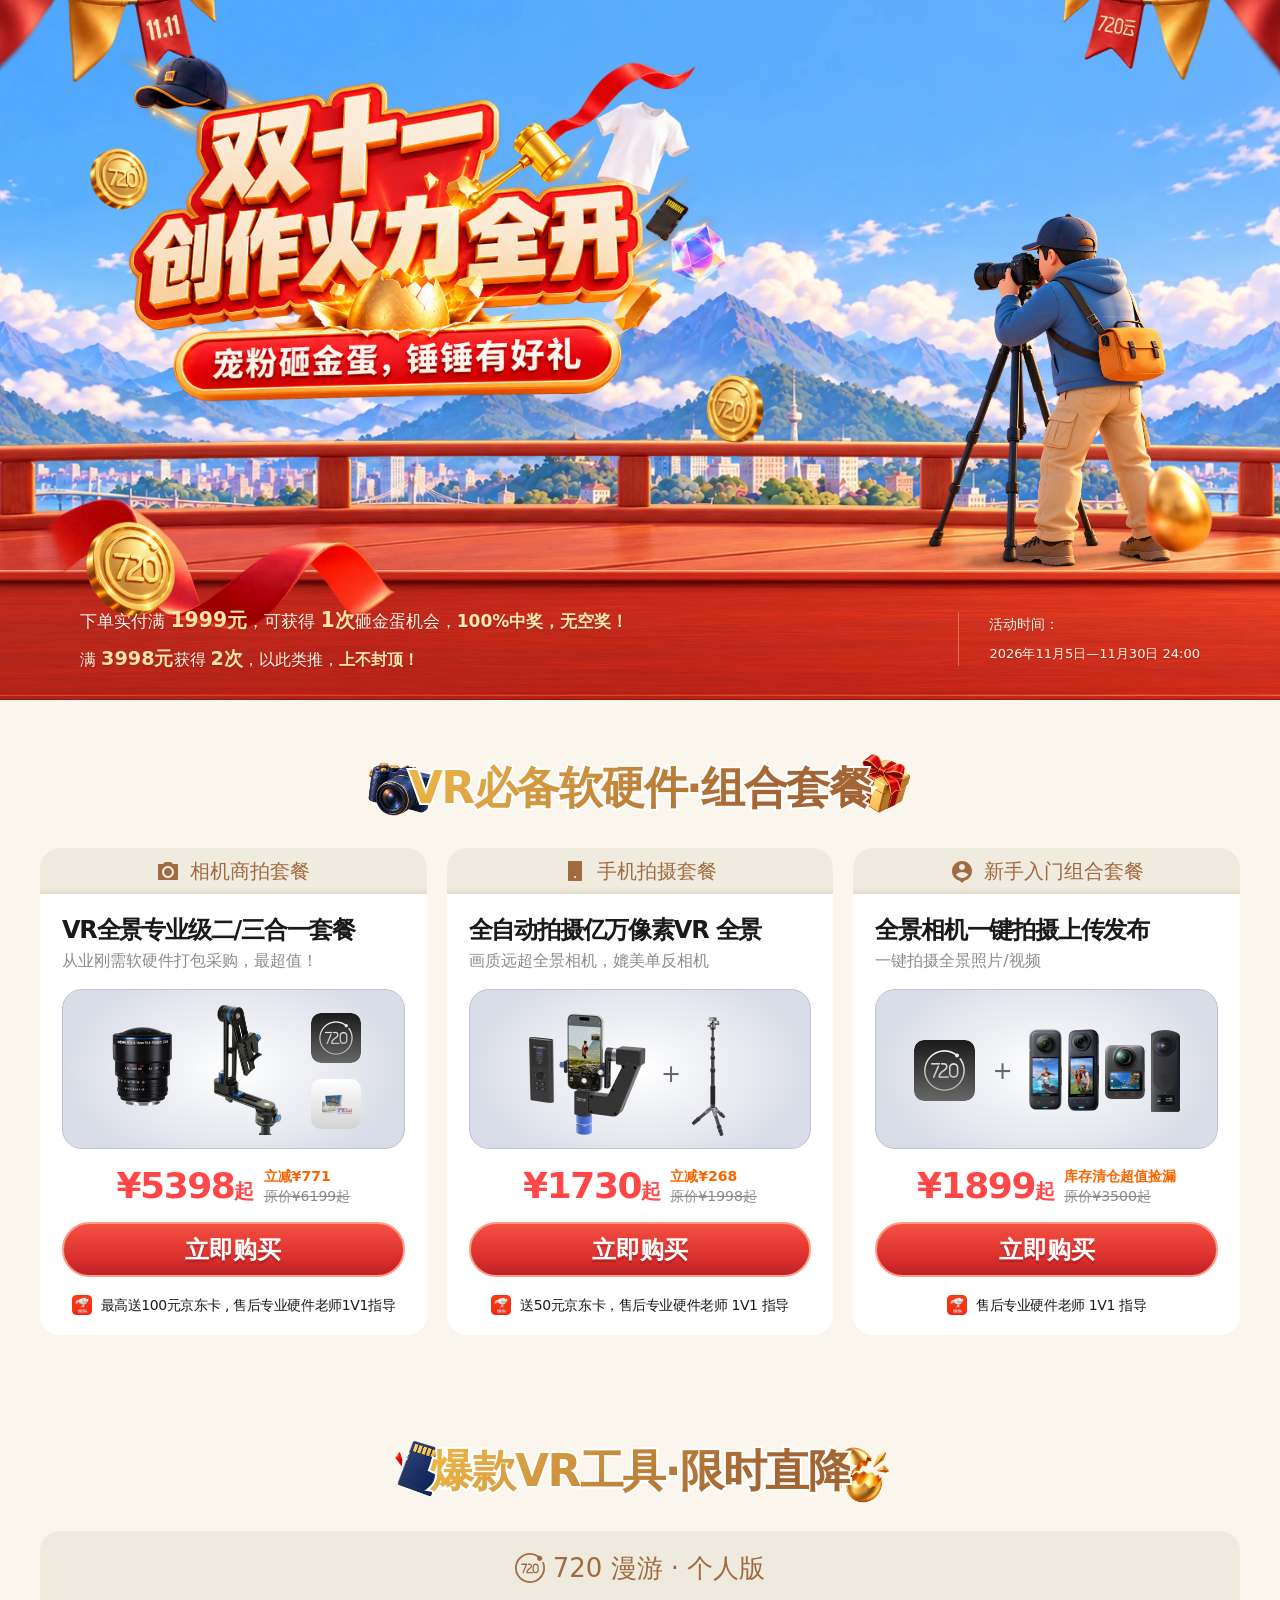
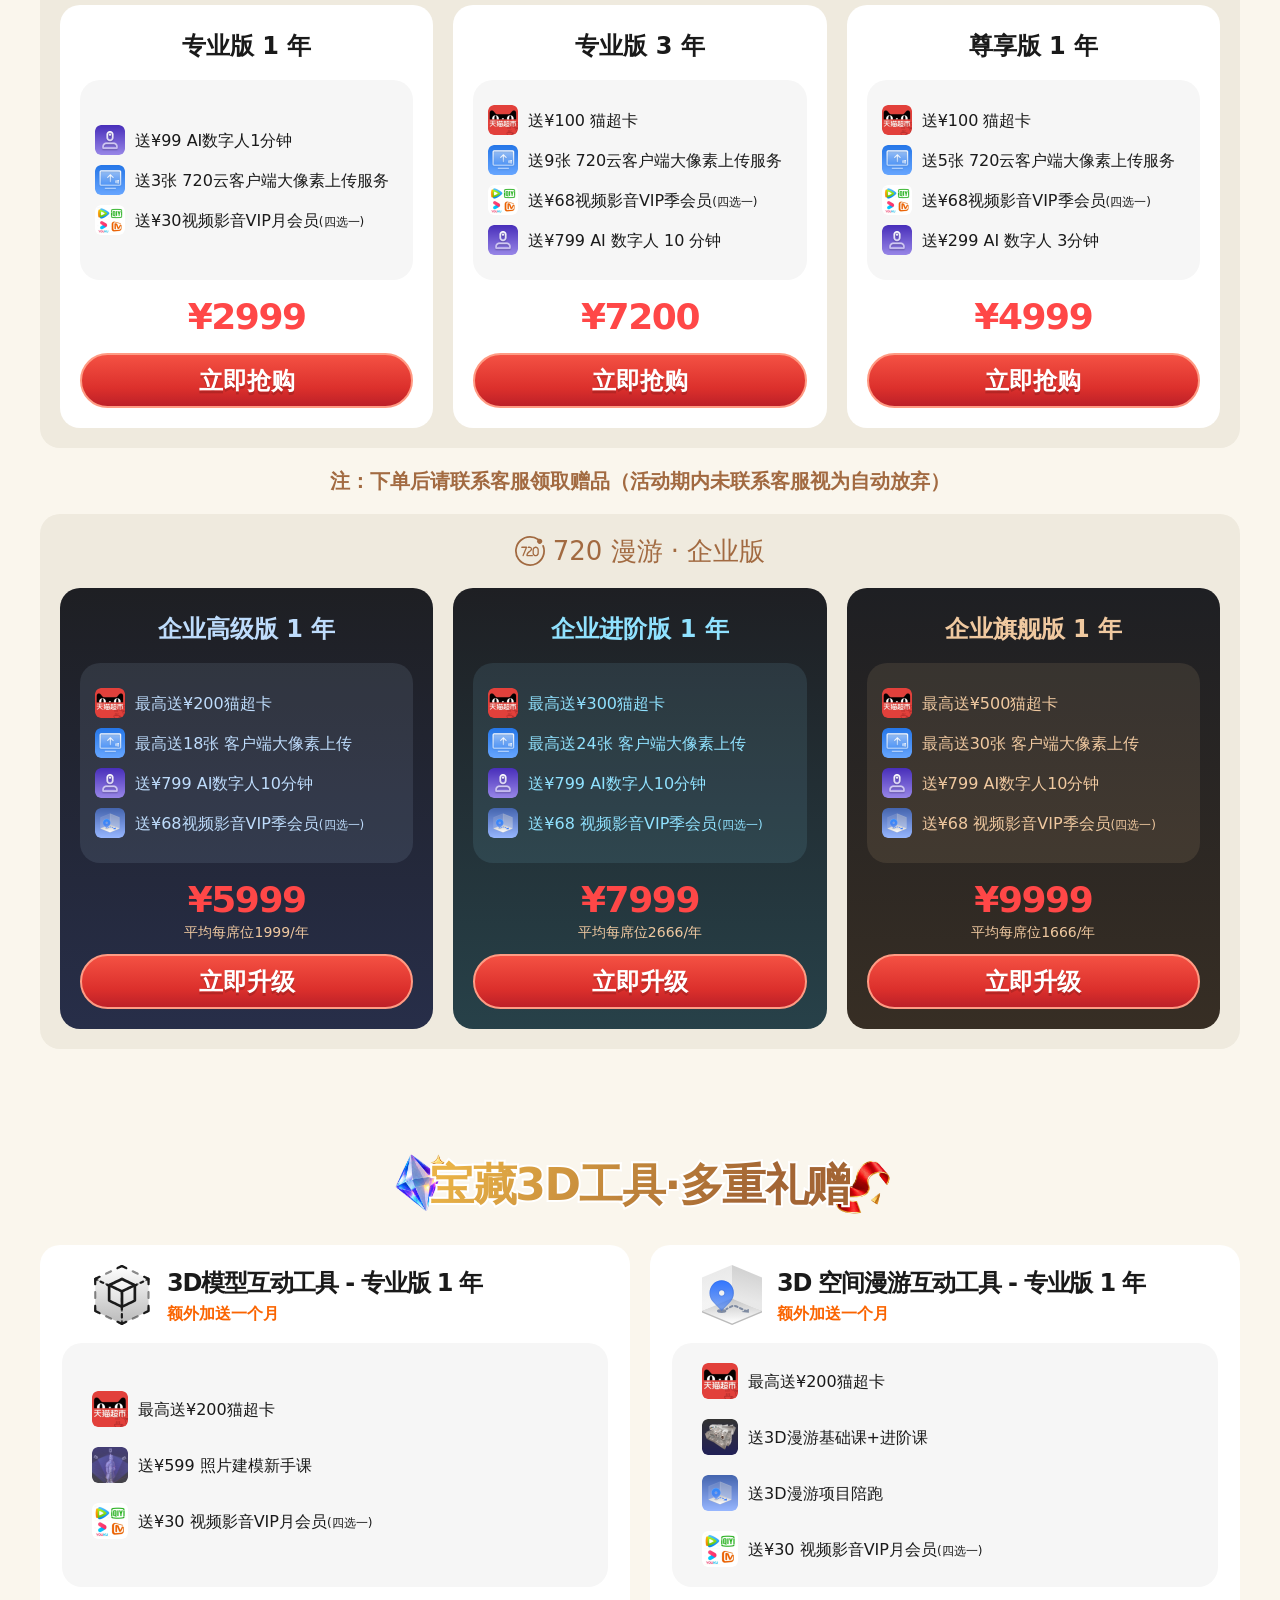
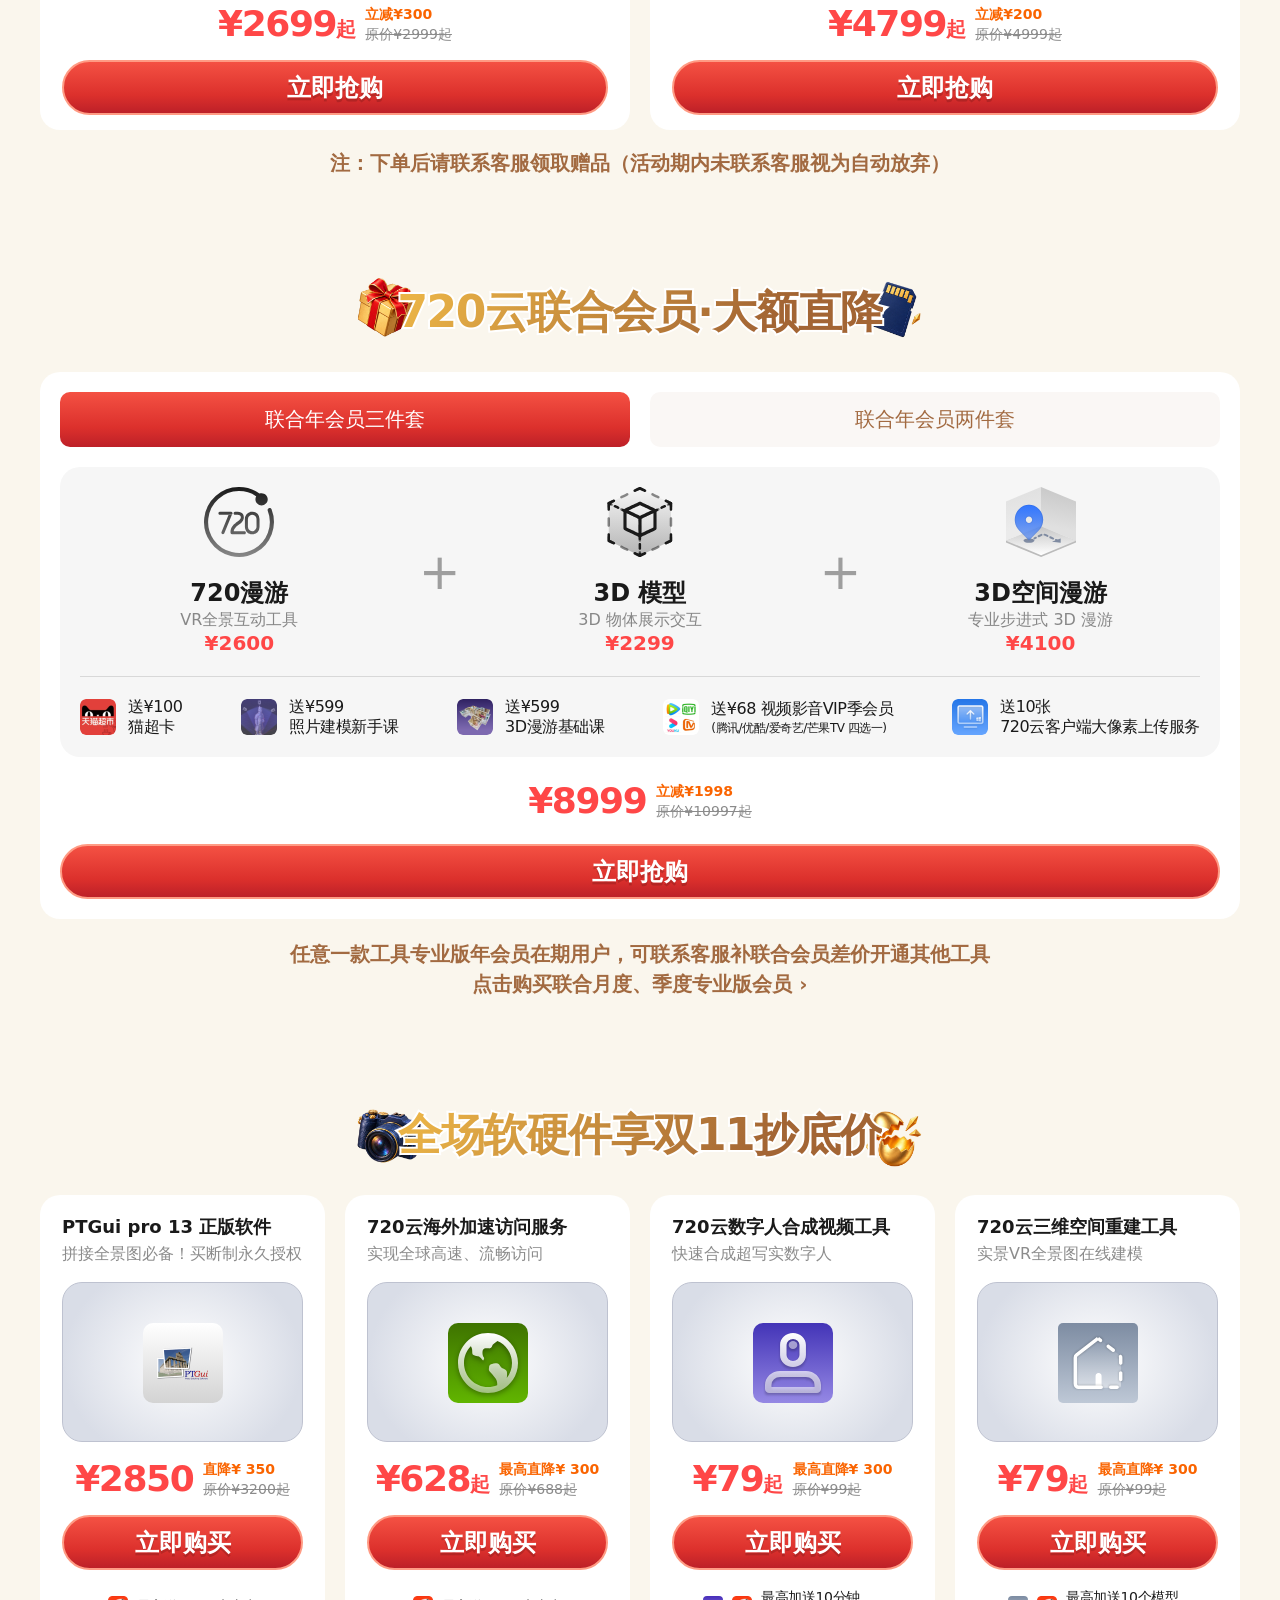
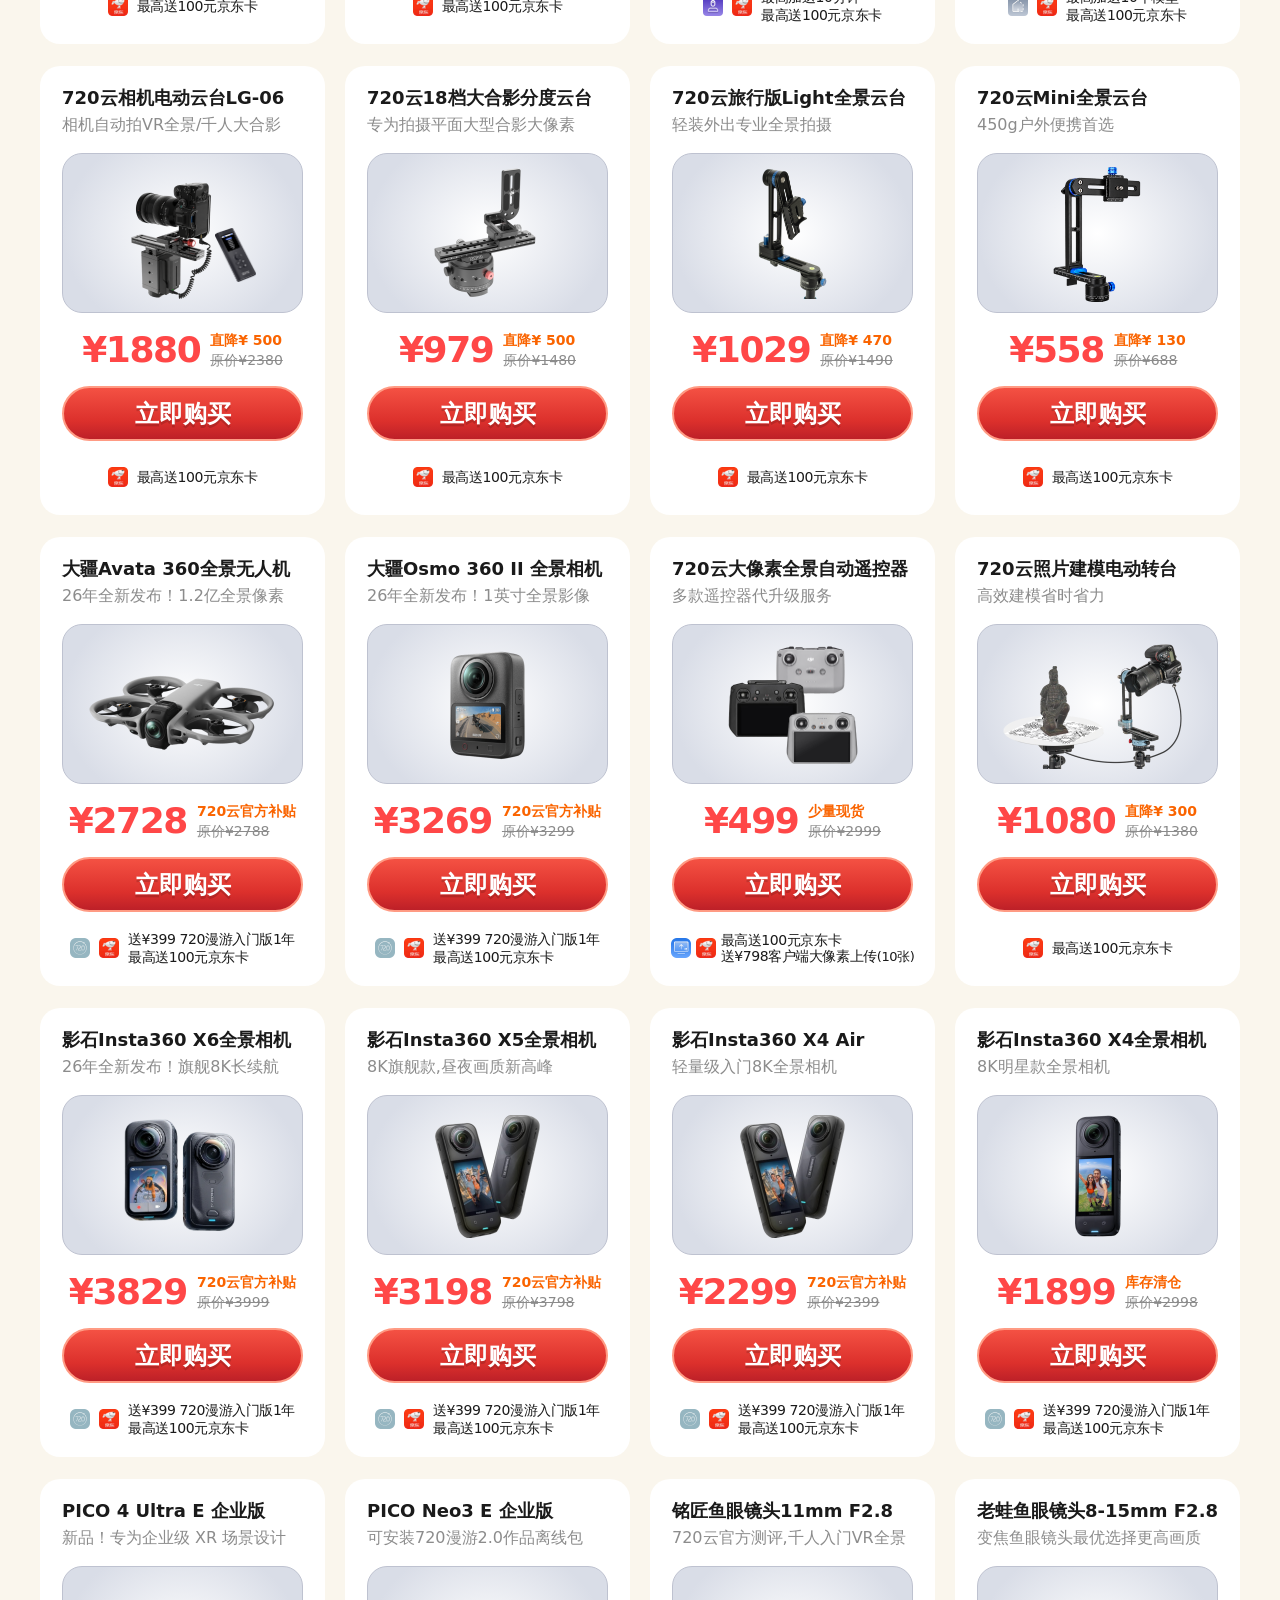
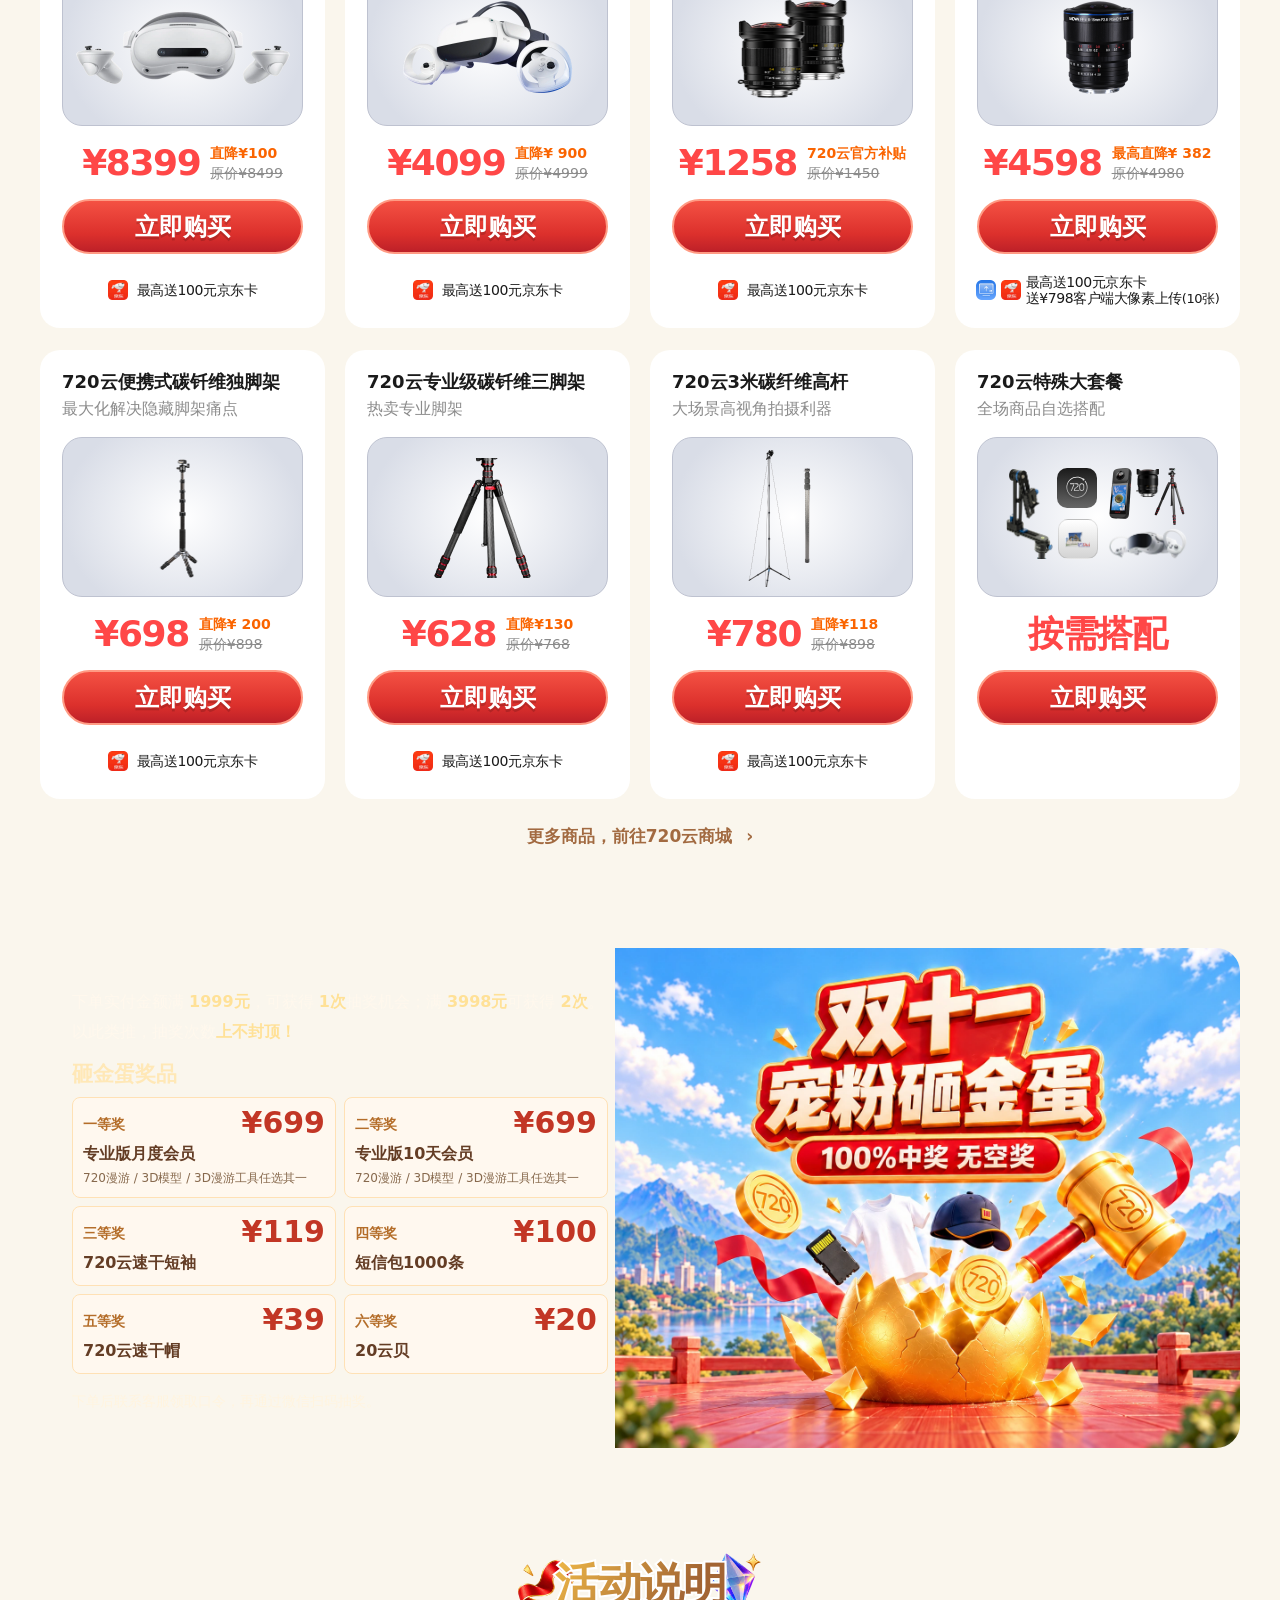
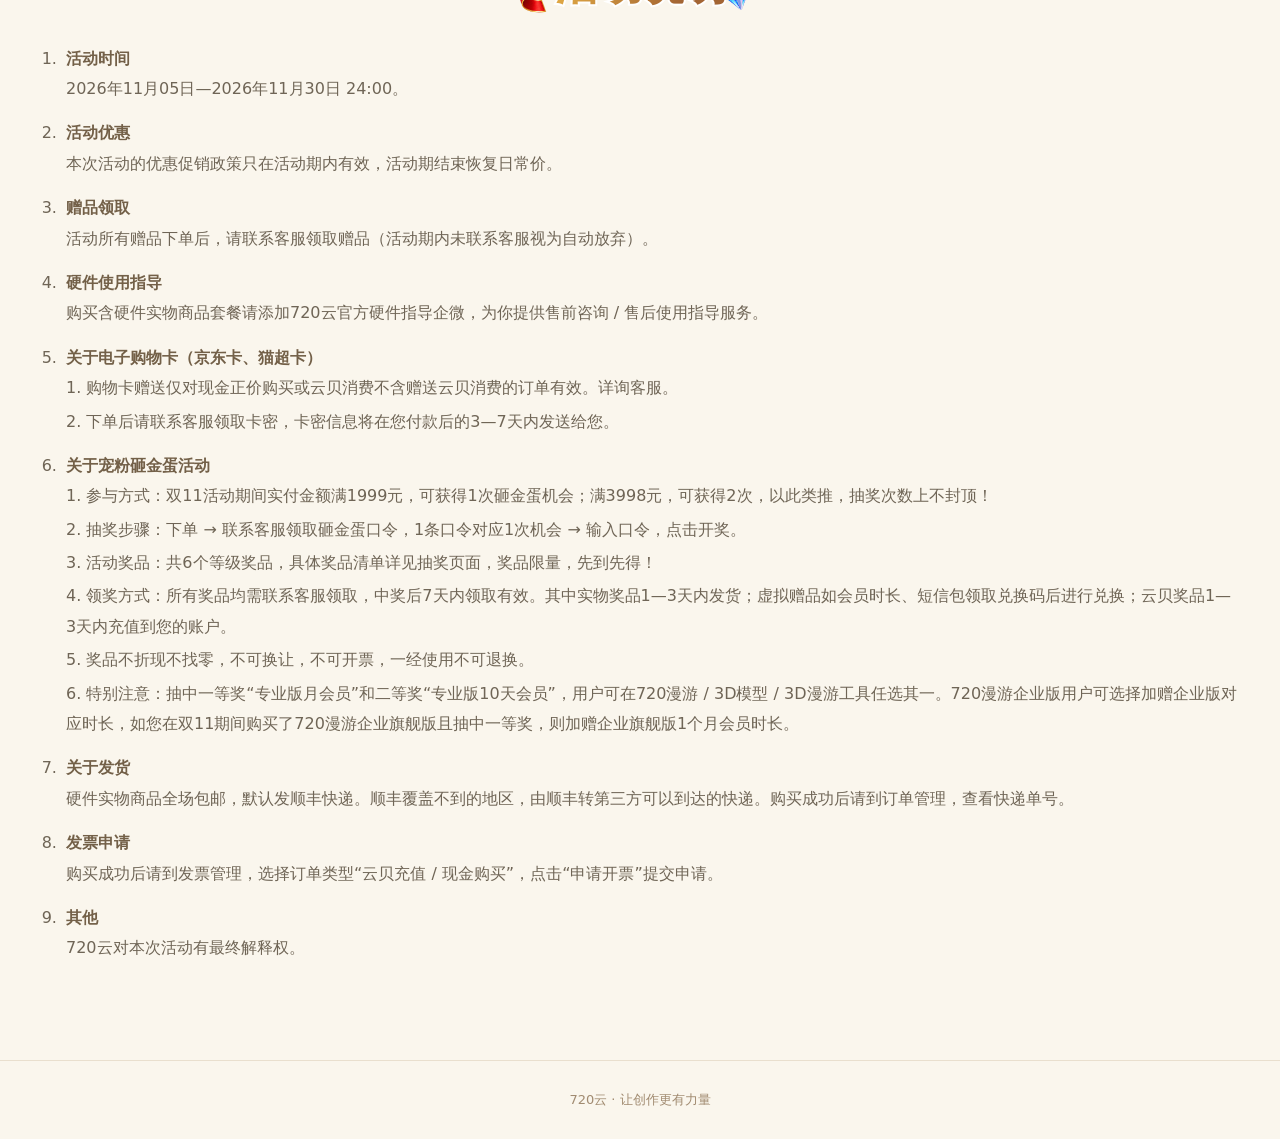
==== commit 95dce0a7: "Publish banner title with gift cap flying left" ====
--- a/2026-double11/index.html
+++ b/2026-double11/index.html
@@ -7,8 +7,8 @@
     <meta name="theme-color" content="#57a8f6" />
     <link rel="icon" type="image/svg+xml" href="./assets/720-coin-L_GpPcSr.svg" />
     <title>720云 · 双十一创作火力全开</title>
-    <script type="module" crossorigin src="./assets/index-DxpiNJdc.js"></script>
-    <link rel="stylesheet" crossorigin href="./assets/index-CfVDiS1m.css">
+    <script type="module" crossorigin src="./assets/index-hSdz8hNO.js"></script>
+    <link rel="stylesheet" crossorigin href="./assets/index-JuhqcJSe.css">
   </head>
   <body>
     <div id="root"></div>
--- a/2026-double11/assets/index-JuhqcJSe.css
+++ b/2026-double11/assets/index-JuhqcJSe.css
@@ -0,0 +1 @@
+._banner_1vn3j_1{--shift-landscape: 0px;--shift-title: 0px;--shift-flags: 0px;--shift-hammer: 0px;--shift-ground: 0px;--shift-foreground: 0px;position:relative;isolation:isolate;width:100%;height:700px;overflow:hidden;background:#58a7ef;font-family:system-ui,-apple-system,BlinkMacSystemFont,Segoe UI,PingFang SC,Hiragino Sans GB,Microsoft YaHei,Noto Sans CJK SC,Noto Sans SC,Arial,sans-serif}._banner_1vn3j_1 *,._banner_1vn3j_1 *:before,._banner_1vn3j_1 *:after{box-sizing:border-box}._scene_1vn3j_17{position:absolute;inset:0;overflow:hidden;z-index:0;isolation:isolate}._hasFooter_1vn3j_18 ._scene_1vn3j_17{bottom:130px}._footerLayer_1vn3j_19{position:absolute;z-index:1;bottom:0;left:-24px;right:-24px;height:130px}._footerCopy_1vn3j_20{z-index:5}._fascia_1vn3j_21{transform:translate3d(var(--shift-ground),0,0)}._fascia_1vn3j_21 ._tile_1vn3j_22{height:100%}._hasFooter_1vn3j_18 ._photographer_1vn3j_23{bottom:-20px}._repeatStrip_1vn3j_24{position:absolute;inset:0;pointer-events:none}._tile_1vn3j_22{position:absolute;top:0;width:1920px;height:700px;max-width:none;display:block;-webkit-user-select:none;user-select:none}._landscape_1vn3j_26{z-index:0;transform:translate3d(var(--shift-landscape),0,0)}._landscape_1vn3j_26 ._tile_1vn3j_22{top:-50px}._terrace_1vn3j_28{z-index:1;transform:translate3d(var(--shift-ground),0,0)}._terrace_1vn3j_28 ._tile_1vn3j_22{top:50px}._flags_1vn3j_30{position:absolute;z-index:1;inset:0;pointer-events:none;transform:translate3d(var(--shift-flags),0,0)}._flags_1vn3j_30 img{position:absolute;display:block;width:max(1264px,calc(100% + 64px));max-width:none;height:auto;top:-65px;transform:scale(.65);-webkit-user-select:none;user-select:none}._flagsLeft_1vn3j_33{left:-32px;transform-origin:top left;clip-path:inset(0 50% 0 0)}._flagsRight_1vn3j_34{right:-32px;transform-origin:top right;clip-path:inset(0 0 0 50%)}._content_1vn3j_35{position:relative;width:min(1200px,calc(100% - 48px));height:100%;margin:0 auto;z-index:2}._titleFrame_1vn3j_36{position:absolute;width:53.82%;left:calc(3.5% + 20px);top:25px;aspect-ratio:1576 / 998}._titleLayer_1vn3j_37{transform:translate3d(var(--shift-title),0,0)}._hammerLayer_1vn3j_38{pointer-events:none;transform:translate3d(var(--shift-hammer),0,0)}._hammerImage_1vn3j_39{position:absolute;display:block;width:18%;left:55.5%;top:20%;height:auto;-webkit-user-select:none;user-select:none}._titleImage_1vn3j_40{display:block;width:100%;height:auto;-webkit-user-select:none;user-select:none}._coin_1vn3j_41{position:absolute;display:block;width:70px;height:auto;-webkit-user-select:none;user-select:none;pointer-events:none}._coinLeft_1vn3j_42{left:-3%;top:29%;width:11%}._coinRight_1vn3j_43{right:-4%;top:calc(77% + 30px);width:12%}._photographer_1vn3j_23{position:absolute;display:block;width:24%;height:auto;right:calc(2% + 40px);bottom:13px;transform:translate3d(var(--shift-ground),0,0);-webkit-user-select:none;user-select:none}._period_1vn3j_45{position:absolute;left:8.5%;top:515px;margin:0;padding:3px 12px;border-radius:30px;background:#fffbf0db;display:flex;align-items:center;gap:8px;color:#513d30;font-size:13px;font-weight:600;line-height:24px;letter-spacing:.3px}._period_1vn3j_45>span:first-child{margin-right:5px;font-size:12px;opacity:.8}._foreground_1vn3j_47{position:absolute;z-index:3;inset:0;pointer-events:none;transform:translate3d(var(--shift-foreground),0,0)}._decorations_1vn3j_48{position:absolute;display:block;width:1600px;height:auto;max-width:none;bottom:-15px;left:calc(50% - 800px);-webkit-user-select:none;user-select:none}._frontRibbon_1vn3j_49{clip-path:inset(0 50% 0 0)}._frontEgg_1vn3j_50{clip-path:inset(0 0 0 50%)}._hasFooter_1vn3j_18 ._frontEgg_1vn3j_50{bottom:115px}._hasFooter_1vn3j_18 ._frontRibbon_1vn3j_49{width:1360px;left:calc(50% - 730px);bottom:54px}._coinFront_1vn3j_53{width:110px;bottom:26px;left:calc(50% - 445px);z-index:4;transform:translate3d(var(--shift-foreground),0,0)}._hasFooter_1vn3j_18 ._coinFront_1vn3j_53{left:calc(50% - 565px);bottom:75px}._srOnly_1vn3j_55{position:absolute;width:1px;height:1px;overflow:hidden;clip-path:inset(50%);white-space:nowrap;margin:-1px}@media(min-width:769px)and (max-width:1100px){._flags_1vn3j_30 img{top:-49px}._hasFooter_1vn3j_18 ._frontRibbon_1vn3j_49{width:850px;left:calc(50% - 500px);bottom:76px}._hasFooter_1vn3j_18 ._coinFront_1vn3j_53{left:4%;width:86px;bottom:87px}._titleFrame_1vn3j_36{top:90px;width:57.132%;left:calc(2% + 20px)}._photographer_1vn3j_23{width:27%;right:40px}._period_1vn3j_45{left:7%;top:510px}}@media(max-width:768px){._banner_1vn3j_1{height:550px}._landscape_1vn3j_26 ._tile_1vn3j_22{top:-150px}._terrace_1vn3j_28{scale:.8;transform-origin:center bottom}._terrace_1vn3j_28 ._tile_1vn3j_22{top:-70px}._flags_1vn3j_30 img{width:100%;top:0;transform:scale(1.2)}._flagsLeft_1vn3j_33{left:-2.5%}._flagsRight_1vn3j_34{right:-2.5%}._content_1vn3j_35{width:calc(100% - 32px);max-width:560px}._titleFrame_1vn3j_36{top:50%;translate:0 -50%;left:max(4%,(100% - 441.6px) / 2);width:min(92%,441.6px)}._coinLeft_1vn3j_42{width:10%;left:-1%}._coinRight_1vn3j_43{width:10%;right:0}._photographer_1vn3j_23{width:44%;max-width:220px;right:calc(50% - 50vw - 48px);bottom:32px}._period_1vn3j_45{top:auto;left:10px;bottom:326px;gap:5px;font-size:11px;letter-spacing:0;flex-wrap:wrap;padding:3px 8px}._period_1vn3j_45>span:first-child{font-size:10px}._foreground_1vn3j_47,._coinFront_1vn3j_53{display:none}._hasFooter_1vn3j_18 ._scene_1vn3j_17{bottom:104px}._footerLayer_1vn3j_19{height:104px;transform:none}._hasFooter_1vn3j_18 ._photographer_1vn3j_23{bottom:-8px}._titleLayer_1vn3j_37{z-index:2}._hammerLayer_1vn3j_38{z-index:3}._landscape_1vn3j_26,._terrace_1vn3j_28,._titleLayer_1vn3j_37,._hammerLayer_1vn3j_38,._photographer_1vn3j_23,._flags_1vn3j_30,._fascia_1vn3j_21{transform:none}}@media(max-width:420px){._period_1vn3j_45{bottom:350px;left:7px}._photographer_1vn3j_23{width:55%;max-width:200px}}._mobile_1vn3j_92 ._foreground_1vn3j_47,._mobile_1vn3j_92 ._coinFront_1vn3j_53{display:none}@media(prefers-reduced-motion:reduce){._landscape_1vn3j_26,._terrace_1vn3j_28,._titleLayer_1vn3j_37,._hammerLayer_1vn3j_38,._photographer_1vn3j_23,._foreground_1vn3j_47,._coinFront_1vn3j_53,._flags_1vn3j_30,._fascia_1vn3j_21{transform:none}}._tile_1vn3j_22[data-tile="-2"]{left:calc(50% - 4800px)}._tile_1vn3j_22[data-tile="-1"]{left:calc(50% - 2880px);transform:scaleX(-1)}._tile_1vn3j_22[data-tile="0"]{left:calc(50% - 960px)}._tile_1vn3j_22[data-tile="1"]{left:calc(50% + 960px);transform:scaleX(-1)}._tile_1vn3j_22[data-tile="2"]{left:calc(50% + 2880px)}@media(prefers-reduced-motion:no-preference){._banner_1vn3j_1[data-tilt=active] ._landscape_1vn3j_26{transform:translate3d(calc(var(--tilt-x, 0) * 2px),calc(var(--tilt-y, 0) * 1px),0)}._banner_1vn3j_1[data-tilt=active] ._flags_1vn3j_30{transform:translate3d(calc(var(--tilt-x, 0) * 3px),calc(var(--tilt-y, 0) * 2px),0)}._banner_1vn3j_1[data-tilt=active] ._titleLayer_1vn3j_37{transform:translate3d(calc(var(--tilt-x, 0) * 4px),calc(var(--tilt-y, 0) * 2px),0)}._banner_1vn3j_1[data-tilt=active] ._hammerLayer_1vn3j_38{transform:translate3d(calc(var(--tilt-x, 0) * 10px),calc(var(--tilt-y, 0) * 6px),0)}._banner_1vn3j_1[data-tilt=active] ._terrace_1vn3j_28{transform:none;translate:calc(var(--tilt-x, 0) * 6px) calc(var(--tilt-y, 0) * 3px)}._banner_1vn3j_1[data-tilt=active] ._photographer_1vn3j_23{transform:translate3d(calc(var(--tilt-x, 0) * 6px),calc(var(--tilt-y, 0) * 3px),0)}}._campaign_12jf0_1{--gold: #a26a41;--red: #ed4434;--button-gradient: linear-gradient(180deg,#f45143,#dc302c 65%,#bd2028);color:#1a1a1a;background:#faf6ed;font-family:system-ui,-apple-system,BlinkMacSystemFont,Segoe UI,PingFang SC,Hiragino Sans GB,Microsoft YaHei,Noto Sans CJK SC,Noto Sans SC,Arial,sans-serif}._campaign_12jf0_1 *,._campaign_12jf0_1 *:before,._campaign_12jf0_1 *:after{box-sizing:border-box}._campaign_12jf0_1 p,._campaign_12jf0_1 h2,._campaign_12jf0_1 h3,._campaign_12jf0_1 h4{margin:0}._campaign_12jf0_1 button,._campaign_12jf0_1 a{-webkit-tap-highlight-color:transparent}._campaign_12jf0_1 button{font-family:inherit;cursor:pointer}._campaign_12jf0_1 button:focus-visible,._campaign_12jf0_1 a:focus-visible,._campaign_12jf0_1 [role=tabpanel]:focus-visible{outline:3px solid #2366b7;outline-offset:4px}._main_12jf0_7{width:min(1200px,calc(100% - 48px));margin:0 auto;padding-top:48px}._rewardStrip_12jf0_9{position:relative;width:min(1120px,calc(100% - 96px));height:100%;margin:0 auto;display:grid;grid-template-columns:minmax(0,1fr) auto;gap:40px;align-items:center;padding-top:8px;color:#fff9e9;text-align:left;text-shadow:0 1px 2px rgba(90,20,10,.32)}._rewardCopy_12jf0_10 p{font-size:17px;line-height:1.8;font-weight:500}._rewardCopy_12jf0_10 p+p{margin-top:3px;font-size:16px}._rewardCopy_12jf0_10 strong{font-size:1.2em;color:#ffe4a7;font-weight:900}._rewardCopy_12jf0_10 b{color:#ffe9b5}._rewardPeriod_12jf0_14{padding-left:30px;border-left:1px solid rgba(255,233,195,.35)}._rewardPeriod_12jf0_14 p{font-size:14px;line-height:1.8}._rewardPeriod_12jf0_14 p+p{margin-top:5px;font-size:13px}._rewardPeriod_12jf0_14 time{white-space:nowrap}._rewardMobileCopy_12jf0_18{display:none}._section_12jf0_19{margin-bottom:96px;scroll-margin-top:28px}._sectionTitle_12jf0_20{position:relative;display:flex;align-items:center;justify-content:center;min-height:100px;padding:0 0 20px;text-align:center;font-size:44px;font-weight:900;line-height:1.4;letter-spacing:-1.5px}._headingGroup_12jf0_21{position:relative;display:inline-block;max-width:calc(100% - 64px);isolation:isolate}._headingObject_12jf0_22{position:absolute;z-index:-1;width:68px;height:68px;left:-44px;top:50%;transform:translateY(-50%);background-repeat:no-repeat;background-size:300% 200%;pointer-events:none}._headingObject_12jf0_22:last-child{left:auto;right:-44px}._sectionTitleStroke_12jf0_24{position:absolute;inset:0;color:#fff;-webkit-text-fill-color:#fff;-webkit-text-stroke:4px #fff;pointer-events:none}._sectionTitleText_12jf0_25{position:relative;color:#a86a2b;background:linear-gradient(125deg,#eab346 5%,#a36534 76%);background-clip:text;-webkit-background-clip:text;-webkit-text-fill-color:transparent}._srOnly_12jf0_26{position:absolute;width:1px;height:1px;overflow:hidden;clip-path:inset(50%);white-space:nowrap}._threeColumns_12jf0_27{display:grid;grid-template-columns:repeat(3,minmax(0,1fr));gap:20px}._memberScroller_12jf0_28:focus-visible{outline:3px solid #2366b7;outline-offset:3px}._twoColumns_12jf0_29{display:grid;grid-template-columns:repeat(2,minmax(0,1fr));gap:20px}._productGrid_12jf0_30{display:grid;grid-template-columns:repeat(4,minmax(0,1fr));gap:22px 20px}._productCard_12jf0_31{min-width:0;border-radius:20px;background:#fff;overflow:hidden}._productBody_12jf0_32{height:100%;display:flex;flex-direction:column;gap:13px;padding:15px 22px}._productHeading_12jf0_33{padding:5px 0}._productHeading_12jf0_33 h3{font-size:18px;line-height:24px;font-weight:700;letter-spacing:0}._productHeading_12jf0_33 p{margin-top:4px;color:#1a1a1a80;font-size:16px;line-height:21px;font-weight:500}._productGrid_12jf0_30 ._productHeading_12jf0_33{min-height:0}._productGrid_12jf0_30 ._productBody_12jf0_32{gap:13px}._productGrid_12jf0_30 ._productVisual_12jf0_38{flex-shrink:0}._productGrid_12jf0_30 ._priceRow_12jf0_39{margin-top:auto}._productCard_12jf0_31[data-product-id="233-7466"] ._priceRow_12jf0_39{margin-top:0}._category_12jf0_41{display:flex;align-items:center;justify-content:center;gap:10px;padding:10px 20px;background:linear-gradient(#f0ebdf 84%,#e5ddca);color:var(--gold);font-size:20px;font-weight:500;line-height:26px}._category_12jf0_41 img{width:24px;height:24px;flex:none}._bundleCard_12jf0_43 ._productBody_12jf0_32{height:auto;flex:1;padding:15px 22px}._bundleCard_12jf0_43 ._productHeading_12jf0_33 h3{font-size:24px;line-height:32px;letter-spacing:-1.2px}._bundleCard_12jf0_43 ._productHeading_12jf0_33 p{font-size:16px}._bundleCard_12jf0_43 ._productHeading_12jf0_33{min-height:0}._productVisual_12jf0_38{height:160px;flex:none;position:relative;overflow:hidden;border:1px solid #bec2d0;border-radius:20px;background:radial-gradient(50% 66.25% at 50% 50%,#fff,#d9dde7)}._artworkCanvas_12jf0_48{position:absolute;top:0;left:50%;width:266px;height:160px;transform:translate(-50%)}._artworkCanvas_12jf0_48 p{margin:0}._artworkCanvas_12jf0_48 img{display:block}._priceRow_12jf0_39{display:flex;align-items:center;justify-content:center;gap:10px;min-height:47px;flex-wrap:wrap}._price_12jf0_39{color:#ff4747;font-size:36px;line-height:47px;font-weight:900;letter-spacing:-1.44px;white-space:nowrap}._price_12jf0_39 small{font-size:20px;line-height:26px;letter-spacing:-.8px}._priceAmount_12jf0_54{white-space:nowrap}._priceAside_12jf0_55{display:flex;flex-direction:column;gap:2px;font-size:14px;line-height:18px;white-space:nowrap}._priceAside_12jf0_55 b{color:#fa6400;font-weight:900}._priceAside_12jf0_55 del{color:#8b8b8b}._buyButton_12jf0_58{display:flex;width:100%;min-height:55px;flex:none;justify-content:center;align-items:center;padding:9px 16px;border:2px solid #ff9b84;border-radius:80px;background:var(--button-gradient);color:#fff;font-size:24px;line-height:32px;font-weight:900;text-decoration:none;text-shadow:0 3px rgba(0,0,0,.15);transition:filter .18s,transform .18s}._buyButton_12jf0_58:hover{filter:brightness(1.06)}._buyButton_12jf0_58:active{transform:translateY(1px)}._productBenefits_12jf0_61{width:100%;padding:5px 0;margin:0;min-height:46px;font-size:14px;line-height:18px;font-weight:500;display:flex;align-items:center;justify-content:center;gap:9px}._productBenefitIcons_12jf0_62{display:flex;align-items:center;gap:9px;flex:none}._productBenefitIcons_12jf0_62 img{width:20px;height:20px;flex:none;object-fit:contain;border-radius:4px}._productBenefitCopy_12jf0_64{min-width:0;margin:0;padding:0;list-style:none;letter-spacing:-.42px}._productBenefits_12jf0_61[data-compact=true],._productBenefits_12jf0_61[data-compact=true] ._productBenefitIcons_12jf0_62{gap:5px}._productBenefits_12jf0_61[data-compact=true] ._productBenefitCopy_12jf0_64{line-height:16px}._productBenefits_12jf0_61[data-compact=true] ._benefitUnit_12jf0_67{font-size:13px}._benefitText_12jf0_68{min-width:0;overflow-wrap:break-word}._benefitLine_12jf0_69{display:block}._benefitNote_12jf0_70{font-size:.75em;line-height:1.5}._keepTogether_12jf0_71{white-space:nowrap}._bundleCard_12jf0_43 ._productBenefits_12jf0_61{font-size:14px;min-height:28px}._bundleCard_12jf0_43{display:flex;flex-direction:column}._tabs_12jf0_74._bundleTabs_12jf0_74{display:none}._bundlePanel_12jf0_75{min-width:0}._bundlePanel_12jf0_75>._bundleCard_12jf0_43{height:100%}._bundlePanel_12jf0_75[hidden]{display:none}._memberGroup_12jf0_78{padding:20px;background:#efeade;border-radius:20px}._memberGroup_12jf0_78>h3{margin:0 0 20px;text-align:center;color:var(--gold);font-size:22px;font-weight:500}._memberCard_12jf0_80{min-width:0;display:flex;flex-direction:column;gap:13px;padding:20px;border-radius:20px;background:#fff}._memberCard_12jf0_80 h4{padding:5px 0;font-size:24px;line-height:32px;font-weight:700;text-align:center}._benefits_12jf0_82{display:flex;flex-direction:column;justify-content:center;gap:10px;list-style:none;margin:0;padding:20px;background:#f6f6f6;border-radius:20px;font-size:16px;line-height:21px;font-weight:500}._benefits_12jf0_82 li{display:flex;align-items:center;gap:10px;min-width:0}._benefits_12jf0_82 li img{width:30px;height:30px;object-fit:contain;flex-shrink:0;border-radius:6px}._memberCard_12jf0_80 ._benefits_12jf0_82{flex:1;min-height:200px;padding:15px}._enterprise_12jf0_86{background:linear-gradient(180deg,#1e1f23,#272e49);color:#bedcfc}._enterprise_12jf0_86 ._benefits_12jf0_82{background:#bedcfc1a}._enterprise_12jf0_86[data-tone="1"]{background:linear-gradient(180deg,#1e1f23,#274149);color:#90e2ff}._enterprise_12jf0_86[data-tone="1"] ._benefits_12jf0_82{background:#90e2ff1a}._enterprise_12jf0_86[data-tone="2"]{background:linear-gradient(180deg,#1e1f23,#372e24);color:#f0c9a0}._enterprise_12jf0_86[data-tone="2"] ._benefits_12jf0_82{background:#f0c9a01a}._seatPrice_12jf0_92{font-size:14px;line-height:18px;text-align:center;color:#f0c9a0}._sectionNote_12jf0_93{text-align:center;font-size:16px;font-weight:500;line-height:1.75;color:var(--gold);margin:20px 0!important}._toolCard_12jf0_94{min-width:0;background:#fff;padding:15px 22px;border-radius:20px;display:flex;flex-direction:column;gap:13px}._toolHeading_12jf0_95{display:flex;align-items:center;gap:15px;padding:5px 30px}._toolHeading_12jf0_95 img{width:60px;height:60px;flex:none}._toolHeading_12jf0_95 h3{font-size:24px;line-height:32px;letter-spacing:-1.2px}._toolHeading_12jf0_95 p{color:#fa6400;font-size:16px;line-height:21px;font-weight:700;margin-top:4px}._toolCard_12jf0_94 ._benefits_12jf0_82{flex:1;min-height:220px;padding:20px 30px;gap:20px}._toolCard_12jf0_94 ._benefits_12jf0_82 li img{width:36px;height:36px}._jointContainer_12jf0_101{padding:20px;border-radius:20px;background:#fff}._tabs_12jf0_74{display:flex;gap:20px;margin-bottom:20px}._tabs_12jf0_74 button{flex:1;padding:14px 10px;min-height:52px;border:0;background:#a26a410d;color:var(--gold);border-radius:10px;font-size:20px;font-weight:500}._tabs_12jf0_74 button[aria-selected=true]{background:var(--button-gradient);color:#fff}._jointContainer_12jf0_101 [role=tabpanel][hidden]{display:none}._tripleContent_12jf0_106{background:#f6f6f6;border-radius:20px;padding:20px}._toolRow_12jf0_107{display:flex;align-items:center;justify-content:center;gap:20px}._toolIdentity_12jf0_108{flex:1;text-align:center;min-width:0}._toolIdentity_12jf0_108 img{width:70px;height:70px;object-fit:contain;display:block;margin:0 auto 20px}._toolIdentity_12jf0_108 h4{font-size:24px;line-height:32px}._toolIdentity_12jf0_108 p{font-size:16px;line-height:21px;color:#1a1a1a80;margin-top:0}._toolIdentity_12jf0_108>b{font-size:20px;line-height:26px;color:#ff4747;display:block;margin-top:0}._plus_12jf0_113{color:#9e9e9e;font-size:50px;line-height:1.32;font-weight:300}._jointBenefits_12jf0_114{flex-direction:row;justify-content:space-between;gap:20px;margin-top:20px;padding:20px 0 0;border-top:1px solid #d8d8d8;border-radius:0;font-size:16px;line-height:21px}._jointBenefits_12jf0_114 li{flex:0 1 auto;align-items:center;gap:12px}._jointBenefits_12jf0_114 ._benefitLine_12jf0_69{line-height:20px}._jointBenefits_12jf0_114 ._benefitText_12jf0_68{letter-spacing:-.48px}._jointBenefits_12jf0_114 li img{width:36px;height:36px}._jointBenefits_12jf0_114 ._benefitNote_12jf0_70,._pairCard_12jf0_119 ._benefitNote_12jf0_70{display:block}._jointContainer_12jf0_101 [role=tabpanel]>._priceRow_12jf0_39{margin:20px 0}._pairCard_12jf0_119{display:flex;flex-direction:column;gap:20px;min-width:0;background:#fff;padding:20px;border-radius:20px}._jointContainer_12jf0_101[data-tab=pairs]{background:#efeade}._pairCard_12jf0_119 ._toolRow_12jf0_107{gap:4px}._pairCard_12jf0_119 ._plus_12jf0_113{font-size:30px}._pairCard_12jf0_119 ._toolIdentity_12jf0_108 img{width:50px;height:50px;margin-bottom:4px}._pairCard_12jf0_119 ._toolIdentity_12jf0_108 h4{font-size:20px;line-height:26px}._pairCard_12jf0_119 ._toolIdentity_12jf0_108 p{font-size:14px;line-height:18px}._pairCard_12jf0_119 ._benefits_12jf0_82{flex:1;padding:20px;min-height:160px;gap:20px;font-size:16px;background:#f6f6f6;letter-spacing:-.48px}._pairCard_12jf0_119 ._benefits_12jf0_82 li img{width:36px;height:36px}._pairCard_12jf0_119 ._priceRow_12jf0_39{flex-direction:row;gap:10px}._pairCard_12jf0_119 ._priceAside_12jf0_55{flex-direction:column;gap:2px}._textLink_12jf0_132{display:block;width:fit-content;margin:22px auto 0;color:var(--gold);font-size:17px;line-height:1.8;font-weight:600;background:none;border:0;padding:0;text-align:center;text-decoration:none}._textLink_12jf0_132:hover{text-decoration:underline}._textLink_12jf0_132 span{margin-left:8px}._lotteryPanel_12jf0_135{position:relative;height:500px;border-radius:24px;overflow:hidden;isolation:isolate}._lotteryVisual_12jf0_136{display:block;position:absolute;inset:0;z-index:-1}._lotteryArt_12jf0_137{display:block;width:100%;height:100%;object-fit:contain;object-position:right center}._lotteryCopy_12jf0_138{width:49%;height:100%;padding:30px 20px 26px 32px;display:flex;flex-direction:column;justify-content:center}._lotteryRule_12jf0_139{color:#fff8ed;font-size:16px;line-height:1.9}._lotteryRule_12jf0_139 strong{color:#ffe197}._prizeHeading_12jf0_141{margin:18px 0 10px!important;color:#ffe8b7;font-size:17px}._prizes_12jf0_142{padding:0;margin:0;list-style:none;display:grid;grid-template-columns:repeat(2,minmax(0,1fr));gap:8px}._prizes_12jf0_142 li{position:relative;min-width:0;padding:29px 10px 10px;min-height:67px;background:#fff8ef;border:1px solid #ffe1b5;border-radius:8px}._rank_12jf0_144{position:absolute;top:9px;left:10px;color:#b46d29;font-size:11px;font-weight:700}._prizes_12jf0_142 li b{font-size:13px;color:#643d25}._prizes_12jf0_142 li small{display:block;margin-top:3px;font-size:10px;color:#87694d;line-height:1.5}._prizeValue_12jf0_147{position:absolute;top:7px;right:10px;color:#c23625;font-size:15px;font-weight:800}._lotteryFooter_12jf0_148{display:flex;align-items:center;justify-content:space-between;gap:12px;margin-top:16px}._lotteryProcess_12jf0_149{color:#fff4df;font-size:12px;line-height:1.8}._inlineQr_12jf0_150{display:flex;flex-shrink:0;align-items:center;gap:8px;max-width:132px;font-size:11px;color:#fff4df}._inlineQr_12jf0_150 img{width:56px;height:56px}._termsList_12jf0_152{padding:0 0 0 22px;margin:0;font-size:16px;line-height:1.9;color:#6f6556}._termsList_12jf0_152>li{margin-bottom:14px;padding-left:4px}._termsList_12jf0_152 h3{font-size:16px;font-weight:700;color:#736048}._termsList_12jf0_152 p+p{margin-top:3px}._footer_12jf0_156{padding:30px 20px;border-top:1px solid #e9dfce;text-align:center;font-size:13px;color:#a18b71}._floatingPanels_12jf0_157{visibility:hidden;opacity:0;transition:opacity .2s}._floatingPanels_12jf0_157[data-visible=true]{visibility:visible;opacity:1}._floatingPanel_12jf0_157{position:fixed;width:180px;z-index:20;top:50%;transform:translateY(-50%)}._lotteryFloat_12jf0_160{left:20px;text-align:center}._floatTitle_12jf0_161{display:block;text-decoration:none}._floatTitle_12jf0_161 img{display:block;width:100%;height:auto;-webkit-user-select:none;user-select:none}._qrArea_12jf0_163,._navLinks_12jf0_163{margin-top:4px;background:#fffbf2;border:1px solid #e6c89a;border-radius:15px;box-shadow:0 8px 30px #71421824}._qrArea_12jf0_163{padding:16px 8px 14px;color:#8e5529}._qrArea_12jf0_163>img,._qrPlaceholder_12jf0_165{width:116px;height:116px;margin:0 auto;border:5px solid #fff;border-radius:6px;background:#fff;display:block}._qrPlaceholder_12jf0_165{display:flex;flex-direction:column;align-items:center;justify-content:center;gap:7px;border:1px dashed #d9b981;font-size:14px}._qrPlaceholder_12jf0_165 small{color:#b09979;font-size:11px}._qrArea_12jf0_163 p{margin-top:8px;font-size:13px}._sectionNav_12jf0_169{right:20px}._navLinks_12jf0_163{position:relative;padding:8px}._navHeading_12jf0_171{position:relative;z-index:1;pointer-events:none}._navHeading_12jf0_171 img{display:block;width:100%;height:auto;-webkit-user-select:none;user-select:none}._navLinks_12jf0_163>a{display:block;padding:12px 4px;text-decoration:none;color:#997343;text-align:center;font-size:14px;border-radius:7px;transition:background .16s}._navLinks_12jf0_163>a:hover{background:#f7e8ce}._navLinks_12jf0_163>a[aria-current=location]{background:var(--button-gradient);color:#fff;font-weight:700}._navLinks_12jf0_163>._backToTop_12jf0_176{border-top:1px solid #eee0ca;border-radius:0;margin-top:6px;font-size:12px}._mobile_12jf0_177 ._floatingPanels_12jf0_157{display:none}@media(max-width:1639px){._floatingPanels_12jf0_157{display:none}}@media(max-width:1100px){._sectionTitle_12jf0_20{font-size:36px}._productGrid_12jf0_30{grid-template-columns:repeat(3,minmax(0,1fr))}._bundleCard_12jf0_43 ._productHeading_12jf0_33 h3{font-size:19px}._bundleCard_12jf0_43 ._productHeading_12jf0_33 p{font-size:13px}._memberCard_12jf0_80{padding:20px 12px 14px}._benefits_12jf0_82{font-size:12px}._memberCard_12jf0_80 h4{font-size:20px}._rewardStrip_12jf0_9{gap:20px}._rewardPeriod_12jf0_14{padding-left:20px}._rewardCopy_12jf0_10 p{font-size:16px}._rewardCopy_12jf0_10 p+p{font-size:14px}._rewardPeriod_12jf0_14 p+p{font-size:11px}._lotteryCopy_12jf0_138{padding:24px 16px 24px 24px}._lotteryRule_12jf0_139{font-size:14px}._pairCard_12jf0_119{padding:16px 10px}._pairCard_12jf0_119 ._toolIdentity_12jf0_108 h4{font-size:15px}._toolHeading_12jf0_95 h3{font-size:18px}}@media(max-width:768px){._main_12jf0_7{width:calc(100% - 28px);padding-top:36px}._rewardStrip_12jf0_9{width:calc(100% - 80px);grid-template-columns:minmax(0,1fr) 100px;gap:10px;padding-top:0}._rewardCopy_12jf0_10 p{font-size:12px;line-height:1.55}._rewardCopy_12jf0_10 p+p{font-size:11px;margin-top:5px}._rewardPeriod_12jf0_14{padding-left:10px}._rewardPeriod_12jf0_14 p{font-size:11px;line-height:1.7}._rewardPeriod_12jf0_14 p+p{font-size:10px;margin-top:6px}._section_12jf0_19{margin-bottom:48px;scroll-margin-top:18px}._sectionTitle_12jf0_20{min-height:76px;font-size:26px;letter-spacing:-.7px;padding:0 0 16px;gap:8px}._headingObject_12jf0_22{width:36px;height:36px;left:-24px}._headingObject_12jf0_22:last-child{right:-24px}._headingGroup_12jf0_21{max-width:calc(100% - 36px)}._threeColumns_12jf0_27{gap:12px}._bundleGrid_12jf0_214{grid-template-columns:minmax(0,1fr)}._memberScroller_12jf0_28{grid-template-columns:none;grid-auto-flow:column;grid-auto-columns:min(82%,280px);overflow-x:auto;overscroll-behavior-x:contain;scroll-snap-type:x proximity;gap:12px;padding:4px 4px 12px;scrollbar-width:thin;scrollbar-color:#c5b79d transparent}._memberScroller_12jf0_28>article{scroll-snap-align:start}._twoColumns_12jf0_29{gap:12px}._productGrid_12jf0_30{grid-template-columns:repeat(2,minmax(0,1fr));gap:12px}._productCard_12jf0_31{border-radius:12px}._productBody_12jf0_32{padding:12px 10px;gap:10px}._productHeading_12jf0_33{min-height:0}._productHeading_12jf0_33 h3{font-size:15px;letter-spacing:-.5px}._productHeading_12jf0_33 p{font-size:11px;line-height:1.5}._productVisual_12jf0_38{height:125px;border-radius:12px}._artworkCanvas_12jf0_48{top:50%;transform:translate(-50%,-50%) scale(.76)}._priceRow_12jf0_39{gap:4px;min-height:56px;flex-direction:column}._price_12jf0_39{font-size:28px}._price_12jf0_39 small{font-size:14px}._priceAside_12jf0_55{flex-direction:row;flex-wrap:wrap;justify-content:center;gap:5px;font-size:10px}._buyButton_12jf0_58{min-height:38px;padding:7px 8px;font-size:17px}._productBenefits_12jf0_61{font-size:10px;min-height:48px}._bundleCard_12jf0_43 ._category_12jf0_41{font-size:16px;padding:10px}._bundleCard_12jf0_43 ._productBody_12jf0_32{display:grid;grid-template-columns:minmax(0,1.15fr) minmax(0,.85fr);grid-template-areas:"heading visual" "price visual" "buy visual" "benefits visual";gap:8px 12px;padding:12px;align-items:center}._bundleCard_12jf0_43 ._productHeading_12jf0_33{grid-area:heading;min-height:0}._bundleCard_12jf0_43 ._productHeading_12jf0_33 h3{font-size:16px;letter-spacing:-.4px}._bundleCard_12jf0_43 ._productHeading_12jf0_33 p{font-size:12px}._bundleCard_12jf0_43 ._productVisual_12jf0_38{grid-area:visual;height:100%;min-height:140px}._bundleCard_12jf0_43 ._artworkCanvas_12jf0_48{transform:translate(-50%,-50%) scale(.72)}._bundleCard_12jf0_43 ._priceRow_12jf0_39{grid-area:price;flex-direction:row;gap:4px 8px;min-height:0;justify-content:flex-start}._bundleCard_12jf0_43 ._price_12jf0_39{font-size:24px}._bundleCard_12jf0_43 ._priceAside_12jf0_55{flex-direction:column;gap:0}._bundleCard_12jf0_43 ._buyButton_12jf0_58{grid-area:buy;font-size:15px;min-height:40px}._bundleCard_12jf0_43 ._productBenefits_12jf0_61{grid-area:benefits;font-size:11px;min-height:0}._memberGroup_12jf0_78{padding:14px;border-radius:16px}._memberGroup_12jf0_78>h3{font-size:19px;margin-bottom:14px}._memberCard_12jf0_80{padding:16px 10px 12px;border-radius:12px;gap:12px}._memberCard_12jf0_80 h4{font-size:17px}._memberCard_12jf0_80 ._benefits_12jf0_82{padding:12px 8px;min-height:185px;font-size:11px}._benefits_12jf0_82{gap:10px}._benefits_12jf0_82 li{gap:6px}._benefits_12jf0_82 li img{width:22px;height:22px}._sectionNote_12jf0_93{font-size:12px;margin:14px 0!important}._seatPrice_12jf0_92{font-size:10px}._toolCard_12jf0_94{padding:16px 12px;gap:14px;border-radius:14px}._toolHeading_12jf0_95{gap:9px;padding:0;align-items:flex-start}._toolHeading_12jf0_95 img{width:32px;height:32px}._toolHeading_12jf0_95 h3{font-size:16px}._toolHeading_12jf0_95 p{font-size:12px}._toolCard_12jf0_94 ._benefits_12jf0_82{min-height:180px;padding:14px 10px}._jointContainer_12jf0_101{padding:12px;border-radius:14px}._tabs_12jf0_74{gap:8px;margin-bottom:14px}._tabs_12jf0_74 button{font-size:16px;min-height:46px;padding:10px 4px}._tripleContent_12jf0_106{padding:18px 12px;border-radius:12px}._toolRow_12jf0_107{gap:8px}._toolIdentity_12jf0_108 img{width:42px;height:42px;margin-bottom:8px}._toolIdentity_12jf0_108 h4{font-size:17px}._toolIdentity_12jf0_108 p{font-size:11px}._toolIdentity_12jf0_108>b{font-size:18px}._plus_12jf0_113{font-size:22px}._jointBenefits_12jf0_114{display:grid;grid-template-columns:repeat(2,minmax(0,1fr));gap:12px;padding-top:16px;margin-top:18px;font-size:11px}._pairCard_12jf0_119{padding:14px 10px;gap:12px}._pairCard_12jf0_119 ._toolRow_12jf0_107{gap:4px}._pairCard_12jf0_119 ._toolIdentity_12jf0_108 img{width:36px;height:36px}._pairCard_12jf0_119 ._toolIdentity_12jf0_108 h4{font-size:14px}._pairCard_12jf0_119 ._toolIdentity_12jf0_108 p{font-size:10px}._pairCard_12jf0_119 ._benefits_12jf0_82{font-size:11px;padding:10px 8px}._textLink_12jf0_132{font-size:13px;margin-top:16px}._termsList_12jf0_152{padding-left:18px}._footer_12jf0_156{font-size:12px}}@media(max-width:560px){._sectionTitle_12jf0_20{font-size:22px}._threeColumns_12jf0_27{grid-template-columns:minmax(0,1fr)}._memberScroller_12jf0_28{grid-template-columns:none}._bundleCard_12jf0_43 ._category_12jf0_41{font-size:14px;padding:8px}._bundleCard_12jf0_43 ._productHeading_12jf0_33 h3{font-size:14px}._bundleCard_12jf0_43 ._productHeading_12jf0_33 p{font-size:11px}._bundleCard_12jf0_43 ._artworkCanvas_12jf0_48{transform:translate(-50%,-50%) scale(.45)}._bundleCard_12jf0_43 ._price_12jf0_39{font-size:22px}._bundleCard_12jf0_43 ._price_12jf0_39 small{font-size:12px}._memberCard_12jf0_80{padding:16px 12px 12px}._memberCard_12jf0_80 h4{font-size:17px}._memberCard_12jf0_80 ._benefits_12jf0_82{min-height:0;padding:14px 10px;font-size:12px}._memberCard_12jf0_80 ._priceRow_12jf0_39{min-height:38px}._toolCard_12jf0_94{min-width:0;padding:14px 10px;gap:12px}._toolHeading_12jf0_95{flex-direction:column;align-items:center;text-align:center;gap:8px}._toolCard_12jf0_94 ._benefits_12jf0_82{min-height:0;padding:12px 8px;font-size:11px;gap:10px}._toolCard_12jf0_94 ._benefits_12jf0_82 li{align-items:flex-start;gap:5px}._toolCard_12jf0_94 ._benefits_12jf0_82 li img{width:18px;height:18px}._toolHeading_12jf0_95 h3{font-size:13px}._toolHeading_12jf0_95 p{font-size:11px}._toolHeading_12jf0_95 img{width:32px;height:32px}._toolCard_12jf0_94 ._priceRow_12jf0_39{flex-direction:column;gap:4px;min-height:56px}._toolCard_12jf0_94 ._price_12jf0_39{font-size:24px}._toolCard_12jf0_94 ._price_12jf0_39 small{font-size:12px}._toolCard_12jf0_94 ._buyButton_12jf0_58{font-size:15px;padding:7px 4px}._pairCard_12jf0_119{padding:20px 16px}._pairCard_12jf0_119 ._toolIdentity_12jf0_108 h4{font-size:18px}._pairCard_12jf0_119 ._toolIdentity_12jf0_108 p{font-size:12px}._pairCard_12jf0_119 ._toolIdentity_12jf0_108 img{width:44px;height:44px}._pairCard_12jf0_119 ._benefits_12jf0_82{min-height:0;padding:16px;font-size:13px}._productGrid_12jf0_30 ._productHeading_12jf0_33 h3{font-size:14px}._productGrid_12jf0_30 ._productBody_12jf0_32{padding:12px 8px}._productGrid_12jf0_30 ._artworkCanvas_12jf0_48{transform:translate(-50%,-50%) scale(.57)}._productGrid_12jf0_30 ._productVisual_12jf0_38{height:115px}._productGrid_12jf0_30 ._price_12jf0_39{font-size:25px}._productGrid_12jf0_30 ._priceRow_12jf0_39{min-height:69px}._productGrid_12jf0_30 ._priceAside_12jf0_55{flex-direction:column;gap:2px;align-items:center}._productGrid_12jf0_30 ._buyButton_12jf0_58{font-size:15px}._tabs_12jf0_74 button,._toolIdentity_12jf0_108 h4{font-size:14px}._toolIdentity_12jf0_108 p{font-size:10px}}@media(prefers-reduced-motion:reduce){._floatingPanels_12jf0_157,._buyButton_12jf0_58,._navLinks_12jf0_163>a{transition:none}}@media(max-width:360px){._rewardStrip_12jf0_9{gap:8px;grid-template-columns:minmax(0,1fr) 90px}._rewardPeriod_12jf0_14{padding-left:8px}._rewardCopy_12jf0_10 p{font-size:11px}._sectionTitle_12jf0_20{font-size:20px;padding-left:4px;padding-right:4px}._sectionTitle_12jf0_20 span{text-wrap:balance}._bundleCard_12jf0_43 ._artworkCanvas_12jf0_48{transform:translate(-50%,-50%) scale(.38)}}@media(min-width:769px)and (max-width:1100px){._headingObject_12jf0_22{width:56px;height:56px;left:-36px}._headingObject_12jf0_22:last-child{right:-36px}._sectionTitle_12jf0_20{gap:12px}}@media(max-width:1000px){._lotteryPanel_12jf0_135{height:auto;border-radius:16px}._lotteryVisual_12jf0_136{position:relative;aspect-ratio:1402 / 1122;overflow:hidden}._lotteryArt_12jf0_137{width:100%;height:auto;object-fit:contain}._lotteryCopy_12jf0_138{width:100%;height:auto;padding:24px;background:#c93227}._lotteryRule_12jf0_139{font-size:14px}}@media(max-width:420px){._headingObject_12jf0_22{width:28px;height:28px;left:-19px}._headingObject_12jf0_22:last-child{right:-19px}._sectionTitle_12jf0_20{gap:4px}._lotteryCopy_12jf0_138{padding:20px 16px}._prizes_12jf0_142 li{padding-left:8px;padding-right:8px}._prizes_12jf0_142 li b{font-size:12px}}._artworkCanvas_12jf0_48 ._artwork_001_12jf0_340{height:160px;display:flex;justify-content:center;align-items:center;flex-direction:column;width:266px}._artworkCanvas_12jf0_48 ._artwork_002_12jf0_349{width:80px;height:80px;flex:none;position:relative}._artworkCanvas_12jf0_48 ._artwork_003_12jf0_356{width:80px;height:80px;position:absolute;left:0;top:0;z-index:0}._artworkCanvas_12jf0_48 ._artwork_004_12jf0_365{width:80px;height:80px;background:linear-gradient(180deg,#fff,#d3d3d3);border-radius:10px;position:absolute;left:0;top:0;z-index:0}._artworkCanvas_12jf0_48 ._artwork_005_12jf0_376{position:absolute;left:14.67px;top:21.33px;z-index:1;width:50.67px;height:38.67px;object-fit:contain}._artworkCanvas_12jf0_48 ._artwork_006_12jf0_386{width:80px;height:80px;background:none}._artworkCanvas_12jf0_48 ._artwork_007_12jf0_392{width:80px;height:80px}._artworkCanvas_12jf0_48 ._artwork_008_12jf0_397{width:147px;height:143px;flex:none;position:relative}._artworkCanvas_12jf0_48 ._artwork_009_12jf0_404{position:absolute;left:0;top:0;z-index:0;width:139.6px;height:143px;object-fit:cover}._artworkCanvas_12jf0_48 ._artwork_010_12jf0_414{position:absolute;left:105.76px;top:65.67px;z-index:1;width:41.24px;height:54.02px;object-fit:cover}._artworkCanvas_12jf0_48 ._artwork_011_12jf0_424{width:110px;height:144px;flex:none;object-fit:cover}._artworkCanvas_12jf0_48 ._artwork_012_12jf0_431{width:68.23px;height:130px;flex:none;object-fit:contain}._artworkCanvas_12jf0_48 ._artwork_013_12jf0_438{width:114.23px;height:135px;flex:none;object-fit:cover}._artworkCanvas_12jf0_48 ._artwork_014_12jf0_445{width:197px;height:101px;flex:none;object-fit:cover}._artworkCanvas_12jf0_48 ._artwork_015_12jf0_452{width:115px;height:153px;flex:none;object-fit:cover}._artworkCanvas_12jf0_48 ._artwork_016_12jf0_459{width:133px;height:118px;flex:none;position:relative}._artworkCanvas_12jf0_48 ._artwork_017_12jf0_466{position:absolute;left:50.13px;top:0;z-index:0;width:68.55px;height:48.23px;object-fit:cover}._artworkCanvas_12jf0_48 ._artwork_018_12jf0_476{position:absolute;left:0;top:33.86px;z-index:1;width:81.85px;height:57.46px;object-fit:contain}._artworkCanvas_12jf0_48 ._artwork_019_12jf0_486{position:absolute;left:59.34px;top:65.67px;z-index:2;width:73.66px;height:52.33px;object-fit:contain}._artworkCanvas_12jf0_48 ._artwork_020_12jf0_496{width:192px;height:127px;flex:none;object-fit:cover}._artworkCanvas_12jf0_48 ._artwork_021_12jf0_503{width:121px;height:122px;flex:none;object-fit:cover}._artworkCanvas_12jf0_48 ._artwork_022_12jf0_510{width:105px;height:123px;flex:none;object-fit:cover}._artworkCanvas_12jf0_48 ._artwork_023_12jf0_517{width:46px;height:134px;flex:none;object-fit:contain}._artworkCanvas_12jf0_48 ._artwork_024_12jf0_524{width:214px;height:121px;flex:none;object-fit:contain}._artworkCanvas_12jf0_48 ._artwork_025_12jf0_531{width:185px;height:92px;flex:none;object-fit:contain}._artworkCanvas_12jf0_48 ._artwork_026_12jf0_538{width:135.21px;height:102px;flex:none;object-fit:cover}._artworkCanvas_12jf0_48 ._artwork_027_12jf0_545{width:88px;height:93px;flex:none;object-fit:contain}._artworkCanvas_12jf0_48 ._artwork_028_12jf0_552{width:75.23px;height:120px;flex:none;object-fit:cover}._artworkCanvas_12jf0_48 ._artwork_029_12jf0_559{width:171.6px;height:120px;flex:none;object-fit:cover}._artworkCanvas_12jf0_48 ._artwork_030_12jf0_566{width:92px;height:137px;flex:none;position:relative}._artworkCanvas_12jf0_48 ._artwork_031_12jf0_573{position:absolute;left:28px;top:18px;z-index:0;width:64px;height:95px;object-fit:contain}._artworkCanvas_12jf0_48 ._artwork_032_12jf0_583{position:absolute;left:calc(100% - 92px);top:0;z-index:1;width:45px;height:137px;object-fit:cover}._artworkCanvas_12jf0_48 ._artwork_033_12jf0_593{width:184px;height:100.18px;flex:none;position:relative}._artworkCanvas_12jf0_48 ._artwork_034_12jf0_600{width:126px;height:91.22px;position:absolute;left:0;top:0;z-index:0}._artworkCanvas_12jf0_48 ._artwork_035_12jf0_609{width:40px;height:40px;position:absolute;left:52px;top:51px;z-index:0}._artworkCanvas_12jf0_48 ._artwork_036_12jf0_618{width:40px;height:40px;background:linear-gradient(180deg,#fff,#d3d3d3);border-style:solid;border-color:#0000001a;border-width:1px;border-radius:10px;position:absolute;left:0;top:0;z-index:0}._artworkCanvas_12jf0_48 ._artwork_037_12jf0_632{position:absolute;left:7.33px;top:10.67px;z-index:1;width:25.33px;height:19.33px;object-fit:contain}._artworkCanvas_12jf0_48 ._artwork_038_12jf0_642{width:40px;height:40px;position:absolute;left:51px;top:0;z-index:1}._artworkCanvas_12jf0_48 ._artwork_039_12jf0_651{width:40px;height:40px;background:linear-gradient(180deg,#1a1a1a,#676767);border-radius:10px;position:absolute;left:0;top:0;z-index:0}._artworkCanvas_12jf0_48 ._artwork_040_12jf0_662{position:absolute;left:7px;top:7px;z-index:3}._artworkCanvas_12jf0_48 ._artwork_041_12jf0_669{background:none}._artworkCanvas_12jf0_48 ._artwork_042_12jf0_673{position:absolute;left:calc(100% - 126px);top:1px;z-index:2;width:47.33px;height:90.22px;object-fit:contain}._artworkCanvas_12jf0_48 ._artwork_043_12jf0_683{position:absolute;left:103px;top:0;z-index:3;width:23px;height:51px;object-fit:contain}._artworkCanvas_12jf0_48 ._artwork_044_12jf0_693{position:absolute;left:143px;top:0;z-index:1;width:41px;height:57px;object-fit:contain}._artworkCanvas_12jf0_48 ._artwork_045_12jf0_703{position:absolute;left:102px;top:57px;z-index:2;width:79.15px;height:43.18px;object-fit:cover}._artworkCanvas_12jf0_48 ._artwork_046_12jf0_713{position:absolute;left:130px;top:1px;z-index:3;width:23.28px;height:27.76px;object-fit:cover}._artworkCanvas_12jf0_48 ._artwork_047_12jf0_723{width:256px;height:130px;flex:none;position:relative}._artworkCanvas_12jf0_48 ._artwork_048_12jf0_730{position:absolute;left:calc(100% - 256px);top:22px;z-index:0;width:74px;height:79px;object-fit:contain}._artworkCanvas_12jf0_48 ._artwork_049_12jf0_740{position:absolute;left:calc(100% - 148px);top:0;z-index:1;width:68.23px;height:130px;object-fit:contain}._artworkCanvas_12jf0_48 ._artwork_050_12jf0_750{width:50px;height:50px;position:absolute;left:206px;top:74px;z-index:2}._artworkCanvas_12jf0_48 ._artwork_051_12jf0_759{width:50px;height:50px;background:linear-gradient(180deg,#fff,#d3d3d3);border-radius:10px;position:absolute;left:0;top:0;z-index:0}._artworkCanvas_12jf0_48 ._artwork_052_12jf0_770{position:absolute;left:9.17px;top:13.33px;z-index:1;width:31.67px;height:24.17px;object-fit:contain}._artworkCanvas_12jf0_48 ._artwork_053_12jf0_780{width:50px;height:50px;position:absolute;left:206px;top:8px;z-index:3}._artworkCanvas_12jf0_48 ._artwork_054_12jf0_789{border-radius:10px;position:absolute;left:0;top:0;z-index:0;width:50px;height:50px;object-fit:cover}._artworkCanvas_12jf0_48 ._artwork_055_12jf0_800{width:222px;height:131px;flex:none;position:relative}._artworkCanvas_12jf0_48 ._artwork_056_12jf0_807{position:absolute;left:137px;top:12px;z-index:0;width:85px;height:119px;object-fit:contain}._artworkCanvas_12jf0_48 ._artwork_057_12jf0_817{width:148px;height:131px;position:absolute;left:0;top:0;z-index:1}._artworkCanvas_12jf0_48 ._artwork_058_12jf0_826{position:absolute;left:21.15px;top:0;z-index:0;width:118.85px;height:131px;object-fit:cover}._artworkCanvas_12jf0_48 ._artwork_059_12jf0_836{position:absolute;left:0;top:32.36px;z-index:1;width:25.06px;height:66.28px;object-fit:cover}._artworkCanvas_12jf0_48 ._artwork_060_12jf0_846{color:#666;font-size:24px;font-family:inherit;font-weight:500;line-height:32px;position:absolute;left:132px;top:53px;z-index:2}._artworkCanvas_12jf0_48 ._artwork_061_12jf0_858{width:266.11px;height:90px;flex:none;position:relative}._artworkCanvas_12jf0_48 ._artwork_062_12jf0_865{width:61px;height:61px;position:absolute;left:0;top:15px;z-index:0}._artworkCanvas_12jf0_48 ._artwork_063_12jf0_874{border-radius:10px;position:absolute;left:0;top:0;z-index:0;width:61px;height:61px;object-fit:cover}._artworkCanvas_12jf0_48 ._artwork_064_12jf0_885{color:#666;font-size:24px;font-family:inherit;font-weight:500;line-height:32px;position:absolute;left:79px;top:30px;z-index:1}._artworkCanvas_12jf0_48 ._artwork_065_12jf0_897{position:absolute;left:calc(100% - 266.11px + 237px);top:5px;z-index:2;width:29.11px;height:81.96px;object-fit:cover}._artworkCanvas_12jf0_48 ._artwork_066_12jf0_907{position:absolute;left:calc(100% - 266.11px + 191px);top:20px;z-index:3;width:40px;height:54px;object-fit:cover}._artworkCanvas_12jf0_48 ._artwork_067_12jf0_917{position:absolute;left:calc(100% - 266.11px + 154px);top:0;z-index:4;width:31px;height:90px;object-fit:contain}._artworkCanvas_12jf0_48 ._artwork_068_12jf0_927{position:absolute;left:calc(100% - 151.11px);top:2px;z-index:5;width:33.13px;height:85px;object-fit:contain}._headingObject_12jf0_22{background-image:url(./heading-objects-v8-CELaRqcG.webp)}._headingObject_12jf0_22[data-object="0"]{background-position:0% 0%}._headingObject_12jf0_22[data-object="1"]{background-position:50% 0%}._headingObject_12jf0_22[data-object="2"]{background-position:100% 0%}._headingObject_12jf0_22[data-object="3"]{background-position:0% 100%}._headingObject_12jf0_22[data-object="4"]{background-position:50% 100%}._headingObject_12jf0_22[data-object="5"]{background-position:100% 100%}@media(min-width:769px)and (max-width:1100px){._toolHeading_12jf0_95{padding:5px 0}._toolHeading_12jf0_95 img{width:48px;height:48px}._benefits_12jf0_82{font-size:14px}._pairCard_12jf0_119 ._benefits_12jf0_82{font-size:14px;padding:16px 12px}._pairCard_12jf0_119 ._price_12jf0_39{font-size:30px}._jointBenefits_12jf0_114{flex-wrap:wrap}._jointBenefits_12jf0_114 li{flex:1 1 28%}}@media(max-width:768px){._productHeading_12jf0_33{padding:0}._productHeading_12jf0_33 h3,._bundleCard_12jf0_43 ._productHeading_12jf0_33 h3{line-height:1.45}._productHeading_12jf0_33 p{line-height:1.5}._productGrid_12jf0_30 ._productBody_12jf0_32{gap:10px}._price_12jf0_39,._price_12jf0_39 small{line-height:1.2}._buyButton_12jf0_58{line-height:1.35}._category_12jf0_41{gap:6px;line-height:1.4}._category_12jf0_41 img{width:20px;height:20px}._productBenefits_12jf0_61{padding:3px 0;line-height:1.55}._productBenefits_12jf0_61{justify-content:flex-start;gap:4px}._productBenefitIcons_12jf0_62{gap:4px}._productBenefitIcons_12jf0_62 img{width:16px;height:16px}._memberCard_12jf0_80 h4{padding:0;line-height:1.5}._benefits_12jf0_82{line-height:1.65}._toolHeading_12jf0_95 h3{line-height:1.5}._toolCard_12jf0_94 ._benefits_12jf0_82 li img{width:22px;height:22px}._toolIdentity_12jf0_108 h4,._toolIdentity_12jf0_108 p{line-height:1.5}._toolIdentity_12jf0_108>b{line-height:1.4}._pairCard_12jf0_119 ._benefits_12jf0_82 li img,._jointBenefits_12jf0_114 li img{width:24px;height:24px}._pairCard_12jf0_119 ._priceRow_12jf0_39{flex-direction:column;gap:6px}._pairCard_12jf0_119 ._priceAside_12jf0_55{flex-direction:row;gap:8px}}@media(max-width:560px){._category_12jf0_41 img,._toolCard_12jf0_94 ._benefits_12jf0_82 li img{width:18px;height:18px}}._jointNote_12jf0_986{margin:20px 0 0;color:var(--gold);text-align:center;font-size:20px;line-height:30px;font-weight:700}._jointShortLink_12jf0_987{display:block;color:inherit;text-decoration:none}._jointShortLink_12jf0_987:hover{text-decoration:underline}@media(min-width:1240px){._productGrid_12jf0_30 ._productBenefits_12jf0_61{width:calc(100% + 30px);margin-inline:-15px}._productBenefitCopy_12jf0_64 li{white-space:nowrap}._jointBenefits_12jf0_114{gap:16px}._jointBenefits_12jf0_114 li{flex:none}._jointBenefits_12jf0_114 ._benefitLine_12jf0_69,._jointBenefits_12jf0_114 ._benefitNote_12jf0_70{white-space:nowrap}._pairCard_12jf0_119 ._benefits_12jf0_82{padding-right:4px}._pairCard_12jf0_119 ._benefitLine_12jf0_69{white-space:nowrap;line-height:24px}}@media(max-width:768px){._jointNote_12jf0_986{font-size:13px;line-height:1.75}._productBenefits_12jf0_61[data-compact=true] ._benefitUnit_12jf0_67{font-size:inherit}._productBenefitCopy_12jf0_64{letter-spacing:0}}@media(max-width:560px){._productBenefitIcons_12jf0_62{gap:3px}._productBenefitIcons_12jf0_62 img{width:13px;height:13px}._productBenefits_12jf0_61[data-compact=true],._productBenefits_12jf0_61[data-compact=true] ._productBenefitIcons_12jf0_62{gap:3px}}._memberGroup_12jf0_78>h3{display:flex;align-items:center;justify-content:center;gap:8px}._memberGroup_12jf0_78>h3 img{width:30px;height:30px;flex:none}@media(min-width:769px){._memberGroup_12jf0_78>h3{font-size:26px;line-height:34px}._sectionNote_12jf0_93{font-size:20px;line-height:26px;font-weight:700}}._prizeHeading_12jf0_141{font-size:21px;line-height:26px;margin:14px 0 10px!important}._prizes_12jf0_142 li{padding-top:44px;min-height:80px}._rank_12jf0_144{top:16px;font-size:14px;line-height:20px}._prizes_12jf0_142 li b{font-size:16px;line-height:24px}._prizes_12jf0_142 li small{font-size:12px;line-height:18px}._prizeValue_12jf0_147{top:7px;font-size:30px;line-height:36px}._lotteryProcess_12jf0_149{font-size:14px;line-height:22px}@media(min-width:1001px)and (max-width:1239px){._lotteryCopy_12jf0_138{padding:16px}._lotteryRule_12jf0_139{font-size:14px;line-height:1.7}}@media(max-width:768px){._memberGroup_12jf0_78>h3 img{width:22px;height:22px}}@media(max-width:420px){._prizes_12jf0_142{gap:8px}._prizes_12jf0_142 li{padding-left:8px;padding-right:8px}._rank_12jf0_144{left:8px;font-size:13px}._prizeValue_12jf0_147{right:8px}._prizes_12jf0_142 li b{font-size:15px}}@media(max-width:340px){._prizes_12jf0_142{grid-template-columns:minmax(0,1fr)}}@media(max-width:768px){._rewardStrip_12jf0_9{width:calc(100% - 80px);display:grid;grid-template-columns:minmax(0,1fr) 106px;align-items:center;gap:16px;padding-top:0}._rewardDesktopCopy_12jf0_1047{display:none}._rewardMobileCopy_12jf0_18{display:block}._rewardPeriod_12jf0_14{display:block;padding-left:0;border-left:0;text-align:left}._rewardPeriod_12jf0_14 p+p{margin-top:0}._rewardMobileCopy_12jf0_18 p+p{margin-top:7px}._rewardMobileCopy_12jf0_18 b{display:inline-block;white-space:nowrap}._main_12jf0_7{width:calc(100% - 30px)}._section_12jf0_19{margin-bottom:50px}._sectionTitle_12jf0_20{min-height:50px;padding-bottom:15px;line-height:1.4}._productGrid_12jf0_30,._twoColumns_12jf0_29{gap:10px 10.5px}._bundleGrid_12jf0_214{gap:15px}._productCard_12jf0_31,._toolCard_12jf0_94{border-radius:10px}._productGrid_12jf0_30 ._productBody_12jf0_32{padding:7.5px 11px;gap:6.5px}._productHeading_12jf0_33{padding:2.5px 0}._productHeading_12jf0_33 h3,._bundleCard_12jf0_43 ._productHeading_12jf0_33 h3{font-size:14px;line-height:20px;letter-spacing:0}._productHeading_12jf0_33 p,._bundleCard_12jf0_43 ._productHeading_12jf0_33 p{margin-top:2px;font-size:12px;line-height:18px}._productGrid_12jf0_30 ._productHeading_12jf0_33{min-height:81px}._productGrid_12jf0_30 ._productVisual_12jf0_38{height:auto;aspect-ratio:290.5 / 160;border-radius:10px}._productGrid_12jf0_30 ._artworkCanvas_12jf0_48{transform:translate(-50%,-50%) scale(.5)}._priceRow_12jf0_39,._productGrid_12jf0_30 ._priceRow_12jf0_39,._toolCard_12jf0_94 ._priceRow_12jf0_39,._pairCard_12jf0_119 ._priceRow_12jf0_39{flex-direction:row;flex-wrap:wrap;gap:5px;min-height:40px}._productGrid_12jf0_30 ._priceRow_12jf0_39{margin-top:0}._price_12jf0_39,._productGrid_12jf0_30 ._price_12jf0_39,._toolCard_12jf0_94 ._price_12jf0_39,._bundleCard_12jf0_43 ._price_12jf0_39{font-size:30px;line-height:40px;letter-spacing:-1.2px}._price_12jf0_39 small,._toolCard_12jf0_94 ._price_12jf0_39 small,._bundleCard_12jf0_43 ._price_12jf0_39 small{font-size:14px;line-height:1;vertical-align:1px}._priceAside_12jf0_55,._productGrid_12jf0_30 ._priceAside_12jf0_55,._pairCard_12jf0_119 ._priceAside_12jf0_55{flex-direction:column;align-items:flex-start;gap:0;font-size:12px;line-height:16px;white-space:normal}._priceAside_12jf0_55 del{font-size:10px;line-height:14px}._productGrid_12jf0_30 ._price_12jf0_39,._toolCard_12jf0_94 ._price_12jf0_39{max-width:100%;white-space:normal}._productGrid_12jf0_30 ._priceRow_12jf0_39{justify-content:flex-start}._productGrid_12jf0_30 ._priceAside_12jf0_55{flex:1 0 70px}._buyButton_12jf0_58,._productGrid_12jf0_30 ._buyButton_12jf0_58,._bundleCard_12jf0_43 ._buyButton_12jf0_58,._toolCard_12jf0_94 ._buyButton_12jf0_58{min-height:36px;padding:6px 4px;font-size:14px;line-height:20px}._productBenefits_12jf0_61,._bundleCard_12jf0_43 ._productBenefits_12jf0_61{font-size:12px;line-height:18px;min-height:0;padding:4px 0;gap:5px}._productGrid_12jf0_30 ._productBenefits_12jf0_61{margin-top:auto}._productBenefitIcons_12jf0_62{gap:4px}._productBenefitIcons_12jf0_62 img{width:15px;height:15px}._productBenefits_12jf0_61[data-compact=true] ._productBenefitCopy_12jf0_64{line-height:18px}._bundleCard_12jf0_43 ._category_12jf0_41{font-size:14px;padding:7px 10px}._bundleCard_12jf0_43 ._productBody_12jf0_32{padding:10px;gap:6.5px 10px;grid-template-columns:minmax(0,1.1fr) minmax(0,1fr)}._bundleCard_12jf0_43 ._productVisual_12jf0_38{height:auto;min-height:0;aspect-ratio:300 / 238;align-self:center;border-radius:10px}._bundleCard_12jf0_43 ._artworkCanvas_12jf0_48{transform:translate(-50%,-50%) scale(.5)}._bundleShowcase_12jf0_1085{width:calc(100% + 30px);margin-inline:-15px;padding:15px;background:#fff}._tabs_12jf0_74._bundleTabs_12jf0_74{display:flex;gap:6px;margin-bottom:12px}._bundleTabs_12jf0_74 button{min-width:0;padding:8px 4px;font-size:14px;line-height:20px;text-wrap:balance}._bundleShowcase_12jf0_1085 ._category_12jf0_41{display:none}._bundleShowcase_12jf0_1085 ._productBody_12jf0_32{display:flex;flex-direction:column;align-items:stretch;padding:10px 0 0;gap:10px}._bundleShowcase_12jf0_1085 ._productHeading_12jf0_33{padding:0}._bundleShowcase_12jf0_1085 ._productVisual_12jf0_38{width:100%;height:200px;aspect-ratio:auto;align-self:stretch}._bundleShowcase_12jf0_1085 ._artworkCanvas_12jf0_48{transform:translate(-50%,-50%) scale(var(--bundle-artwork-scale, 1))}._bundleShowcase_12jf0_1085 [data-product-id=bundle-1] ._artworkCanvas_12jf0_48,._bundleShowcase_12jf0_1085 [data-product-id=bundle-2] ._artworkCanvas_12jf0_48{transform:translate(-50%,-50%) scale(calc(var(--bundle-artwork-scale, 1) * .88))}._bundleShowcase_12jf0_1085 ._priceRow_12jf0_39,._bundleShowcase_12jf0_1085 ._productBenefits_12jf0_61{justify-content:center}._memberGroup_12jf0_78,._jointContainer_12jf0_101{width:calc(100% + 30px);margin-inline:-15px;border-radius:0}._memberGroup_12jf0_78{padding:15px 0}._memberGroup_12jf0_78>h3{margin:0 15px 10px;font-size:16px;line-height:24px;gap:5px}._memberGroup_12jf0_78>h3 img{width:20px;height:20px}._memberScroller_12jf0_28,._pairScroller_12jf0_1101{display:grid;grid-template-columns:none;grid-auto-flow:column;grid-auto-columns:373.33px;gap:20px;overflow-x:auto;overscroll-behavior-x:contain;scroll-snap-type:x proximity;scroll-padding-inline:15px;padding:0 15px 8px;scrollbar-width:thin;scrollbar-color:#c5b79d transparent}._memberScroller_12jf0_28>article,._pairScroller_12jf0_1101>article{scroll-snap-align:start}._pairScroller_12jf0_1101:focus-visible{outline:3px solid #2366b7;outline-offset:-3px}._memberCard_12jf0_80,._pairCard_12jf0_119{padding:10px;gap:6.5px;border-radius:10px}._memberCard_12jf0_80 h4{font-size:14px;line-height:20px;padding:2.5px 0}._memberCard_12jf0_80 ._benefits_12jf0_82,._pairCard_12jf0_119 ._benefits_12jf0_82{padding:10px 7.5px;min-height:0;font-size:12px;line-height:18px;gap:10px;border-radius:10px}._benefits_12jf0_82 li{gap:5px}._benefits_12jf0_82 li img{width:18px;height:18px;border-radius:3px}._benefitNote_12jf0_70,._seatPrice_12jf0_92{font-size:12px;line-height:18px}._sectionNote_12jf0_93,._jointNote_12jf0_986{font-size:12px;line-height:18px;margin:15px 0!important}._toolCard_12jf0_94{padding:7.5px 11px;gap:6.5px}._toolHeading_12jf0_95{flex-direction:column;align-items:center;text-align:center;gap:8px;padding:2.5px 0}._toolHeading_12jf0_95 img{width:30px;height:30px}._toolHeading_12jf0_95 h3{font-size:14px;line-height:20px;letter-spacing:0}._toolHeading_12jf0_95 p{font-size:12px;line-height:18px;margin-top:2px}._toolCard_12jf0_94 ._benefits_12jf0_82{min-height:110px;padding:10px 7.5px;gap:10px;font-size:12px;line-height:18px;border-radius:10px}._toolCard_12jf0_94 ._benefits_12jf0_82 li img{width:18px;height:18px}._jointContainer_12jf0_101{padding:15px}._tabs_12jf0_74{gap:10px;margin-bottom:10px}._tabs_12jf0_74 button{min-height:36px;padding:6px 4px;font-size:14px;line-height:20px;border-radius:5px}._tripleContent_12jf0_106{padding:10px;border-radius:10px}._toolRow_12jf0_107{gap:5px;align-items:flex-start}._toolIdentity_12jf0_108 img{width:35px;height:35px;margin-bottom:10px}._toolIdentity_12jf0_108 h4{font-size:14px;line-height:20px}._toolIdentity_12jf0_108 p{font-size:12px;line-height:18px}._toolIdentity_12jf0_108>b{font-size:16px;line-height:22px}._plus_12jf0_113{font-size:22px;align-self:center}._jointBenefits_12jf0_114{display:grid;grid-template-columns:repeat(6,minmax(0,1fr));gap:10px;padding-top:10px;margin-top:10px;font-size:12px;line-height:18px}._jointBenefits_12jf0_114 li{grid-column:span 2;gap:5px;align-items:flex-start}._jointBenefits_12jf0_114 li:nth-child(n+4){grid-column:span 3}._jointBenefits_12jf0_114 li img{width:18px;height:18px}._jointBenefits_12jf0_114 ._benefitLine_12jf0_69{line-height:18px}._jointBenefits_12jf0_114 ._benefitText_12jf0_68{letter-spacing:0}._jointContainer_12jf0_101 [role=tabpanel]>._priceRow_12jf0_39{margin:10px 0}._pairScroller_12jf0_1101{margin-inline:-15px;grid-auto-columns:min(373.33px,calc(100% - 40px))}._pairCard_12jf0_119 ._toolIdentity_12jf0_108 img{width:30px;height:30px;margin-bottom:5px}._pairCard_12jf0_119 ._toolIdentity_12jf0_108 h4{font-size:14px;line-height:20px}._pairCard_12jf0_119 ._toolIdentity_12jf0_108 p{font-size:12px;line-height:18px}._pairCard_12jf0_119 ._benefits_12jf0_82 li img{width:18px;height:18px}._pairCard_12jf0_119 ._benefits_12jf0_82{letter-spacing:0}._pairCard_12jf0_119 ._toolRow_12jf0_107{min-height:120px;align-items:center}._pairCard_12jf0_119 ._priceRow_12jf0_39{min-height:64px}@supports (grid-template-rows: subgrid){._productGrid_12jf0_30 ._productCard_12jf0_31{display:grid;grid-template-rows:subgrid;grid-row:span 5;row-gap:6.5px;padding:7.5px 11px}._productGrid_12jf0_30 ._productBody_12jf0_32{display:contents}._productGrid_12jf0_30 ._productHeading_12jf0_33{min-height:0}._productGrid_12jf0_30 ._productVisual_12jf0_38{align-self:center}._productGrid_12jf0_30 ._productBenefits_12jf0_61{margin-top:0;align-self:center}}}*,*:before,*:after{box-sizing:border-box}p{margin:0}body{margin:0;background:#fffaf3;color:#423629;font-family:system-ui,-apple-system,BlinkMacSystemFont,Segoe UI,PingFang SC,Hiragino Sans GB,Microsoft YaHei,Noto Sans CJK SC,Noto Sans SC,Arial,sans-serif}button,input{font:inherit}._review_kgn2m_5{max-width:1200px;margin:0 auto;padding:38px 24px 48px}._reviewHeading_kgn2m_6{display:flex;justify-content:space-between;align-items:center;gap:24px}._eyebrow_kgn2m_7{font-size:11px;letter-spacing:1.4px;color:#96775b;margin:0 0 8px}._review_kgn2m_5 h2{font-size:22px;font-weight:600;margin:0}._hint_kgn2m_9{font-size:13px;color:#826f5d;margin:10px 0 0}._controls_kgn2m_10{display:flex;gap:10px}._review_kgn2m_5 button{border:1px solid #d9c8b2;border-radius:6px;background:transparent;color:#594632;padding:10px 15px;font-size:13px;cursor:pointer}._review_kgn2m_5 button[aria-pressed=true],._review_kgn2m_5 button[aria-expanded=true]{color:#8c3c1f;background:#f9e4d2;border-color:#e0b799}button:focus-visible{outline:2px solid #2268a5;outline-offset:3px}._note_kgn2m_14{font-size:11px;color:#9b8977;margin:24px 0 0}._layerControls_kgn2m_15{display:flex;flex-wrap:wrap;gap:18px;padding-top:24px;font-size:13px}._layerControls_kgn2m_15 label{display:flex;align-items:center;gap:6px}@media(max-width:600px){._reviewHeading_kgn2m_6{align-items:flex-start;flex-direction:column}._review_kgn2m_5{padding:26px 20px}._hint_kgn2m_9{max-width:28em;line-height:1.7}}._stage_kgn2m_20{display:block}._stage_kgn2m_20[data-hidden-layers~=landscape] [data-layer=landscape],._stage_kgn2m_20[data-hidden-layers~=flags] [data-layer=flags],._stage_kgn2m_20[data-hidden-layers~=terrace] [data-layer=terrace],._stage_kgn2m_20[data-hidden-layers~=title] [data-layer=title],._stage_kgn2m_20[data-hidden-layers~=hammer] [data-layer=hammer],._stage_kgn2m_20[data-hidden-layers~=photographer] [data-layer=photographer],._stage_kgn2m_20[data-hidden-layers~=foreground] [data-layer=foreground],._stage_kgn2m_20[data-hidden-layers~=foreground-coin] [data-layer=foreground-coin]{visibility:hidden}
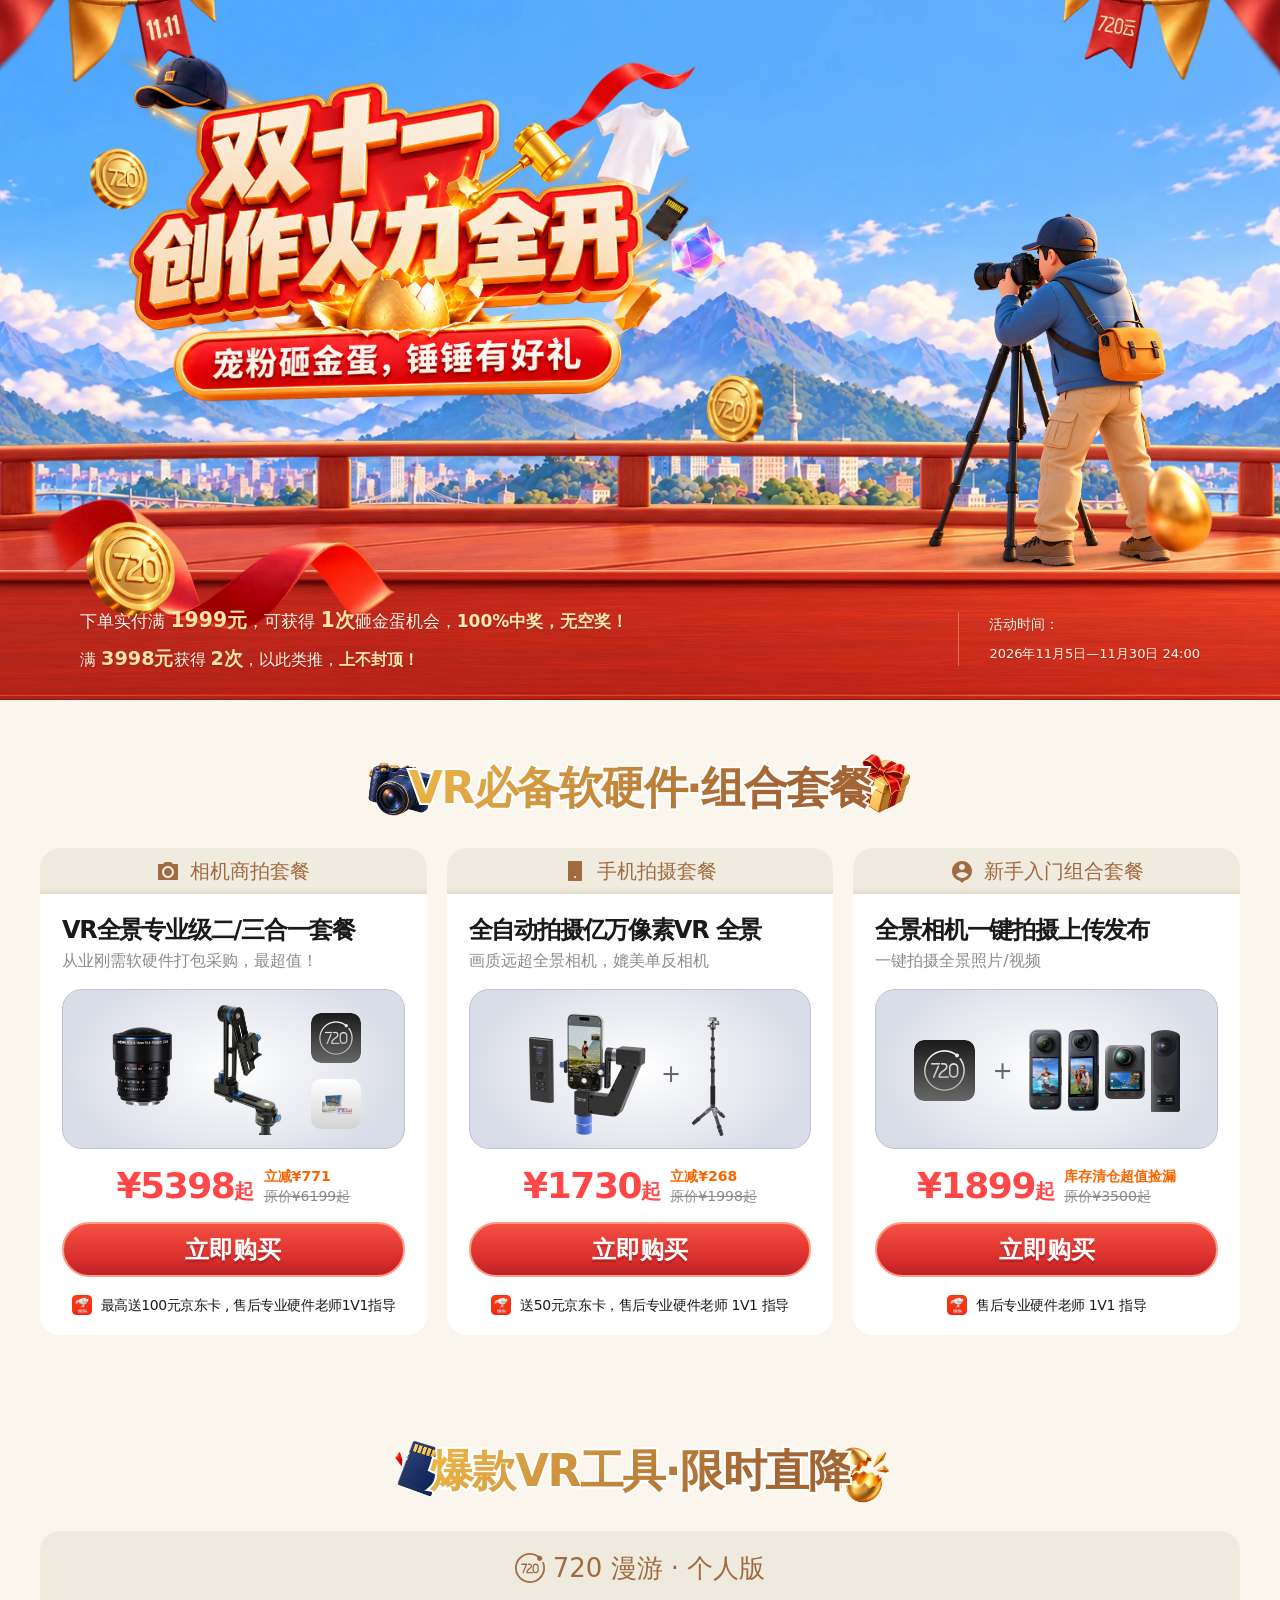
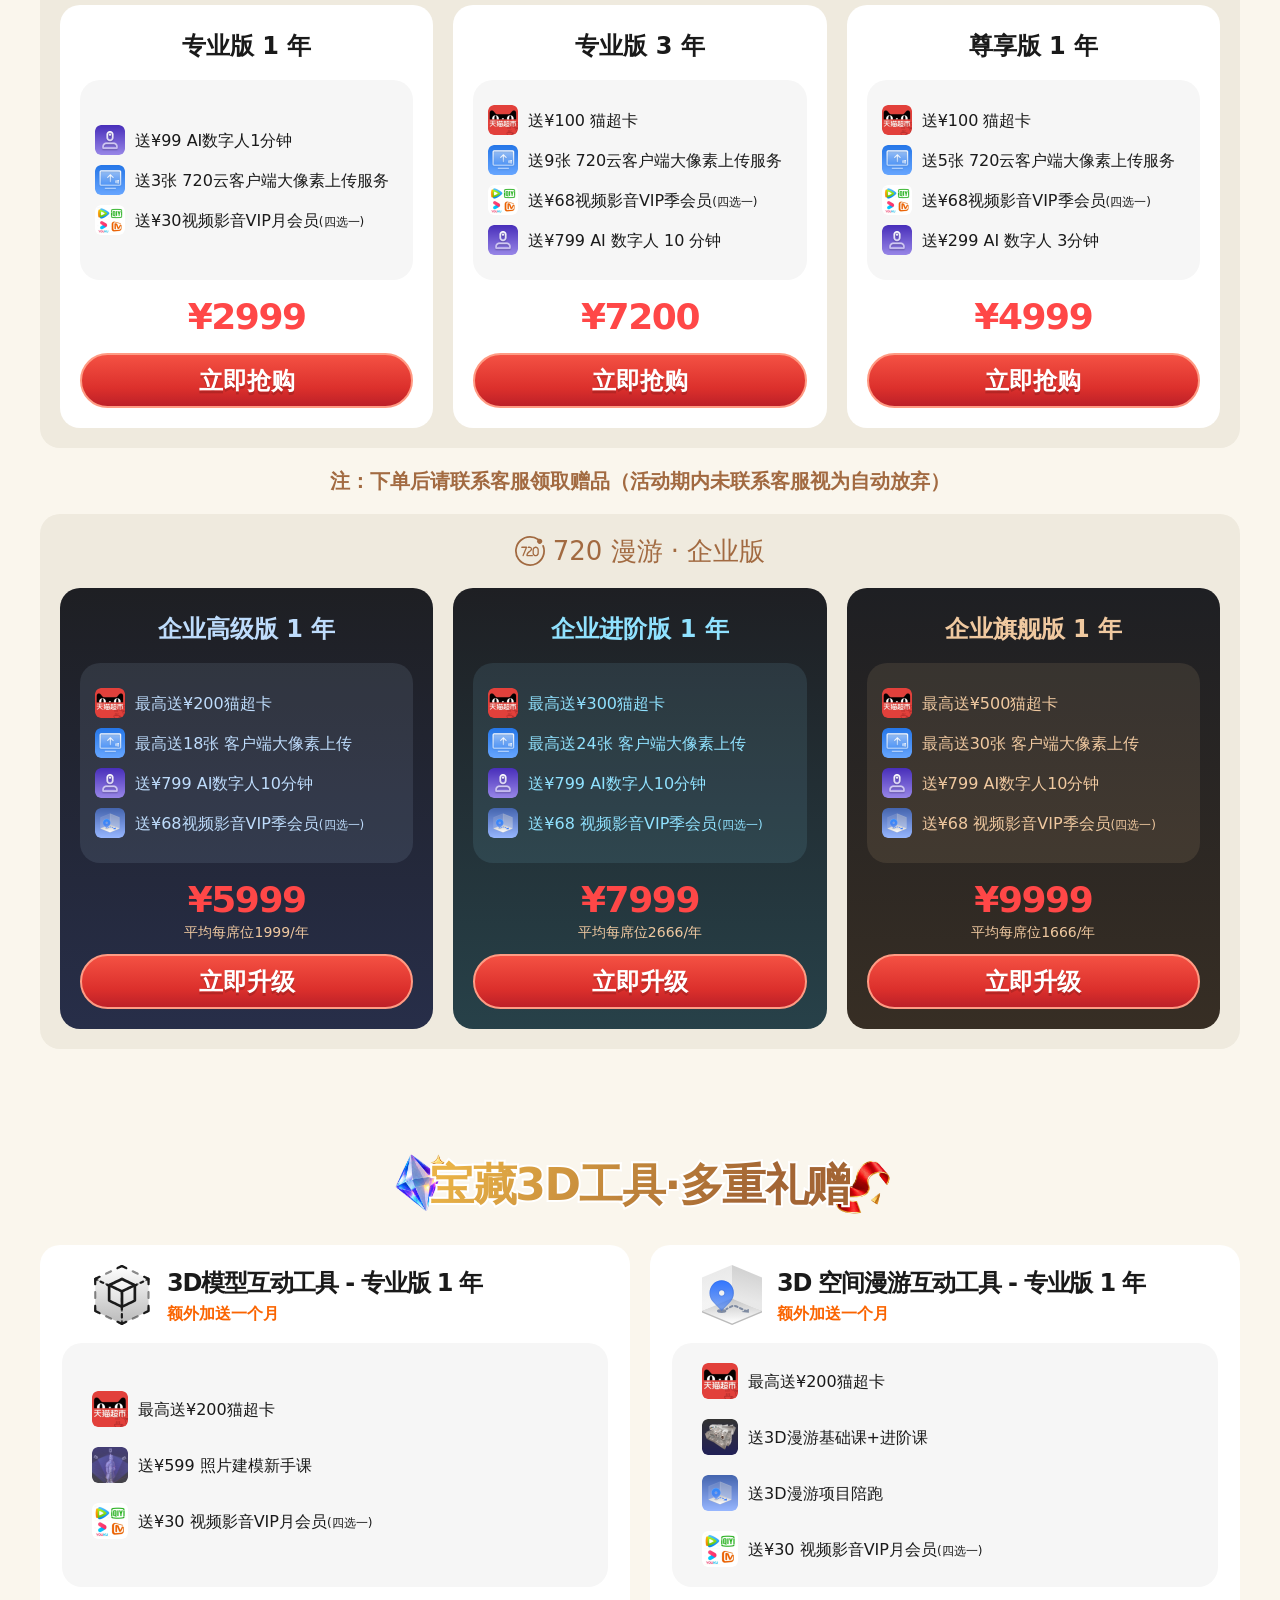
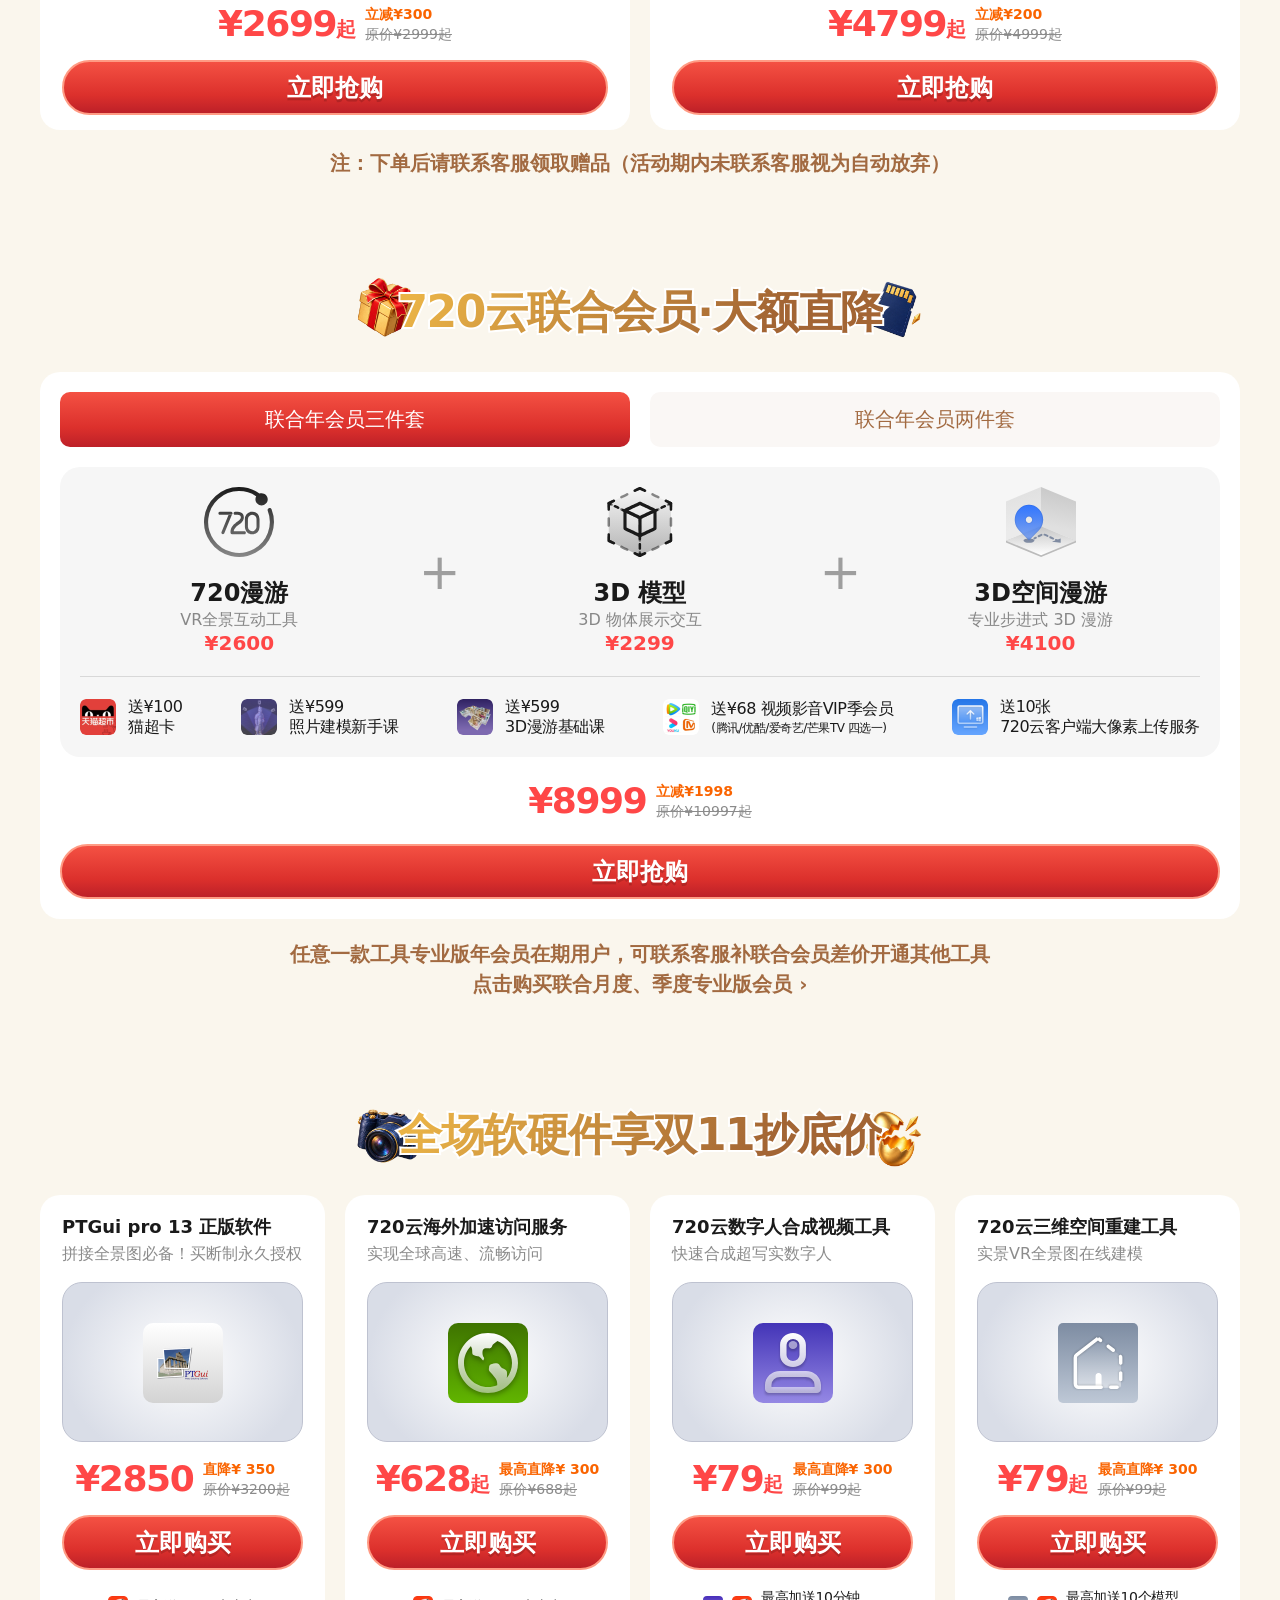
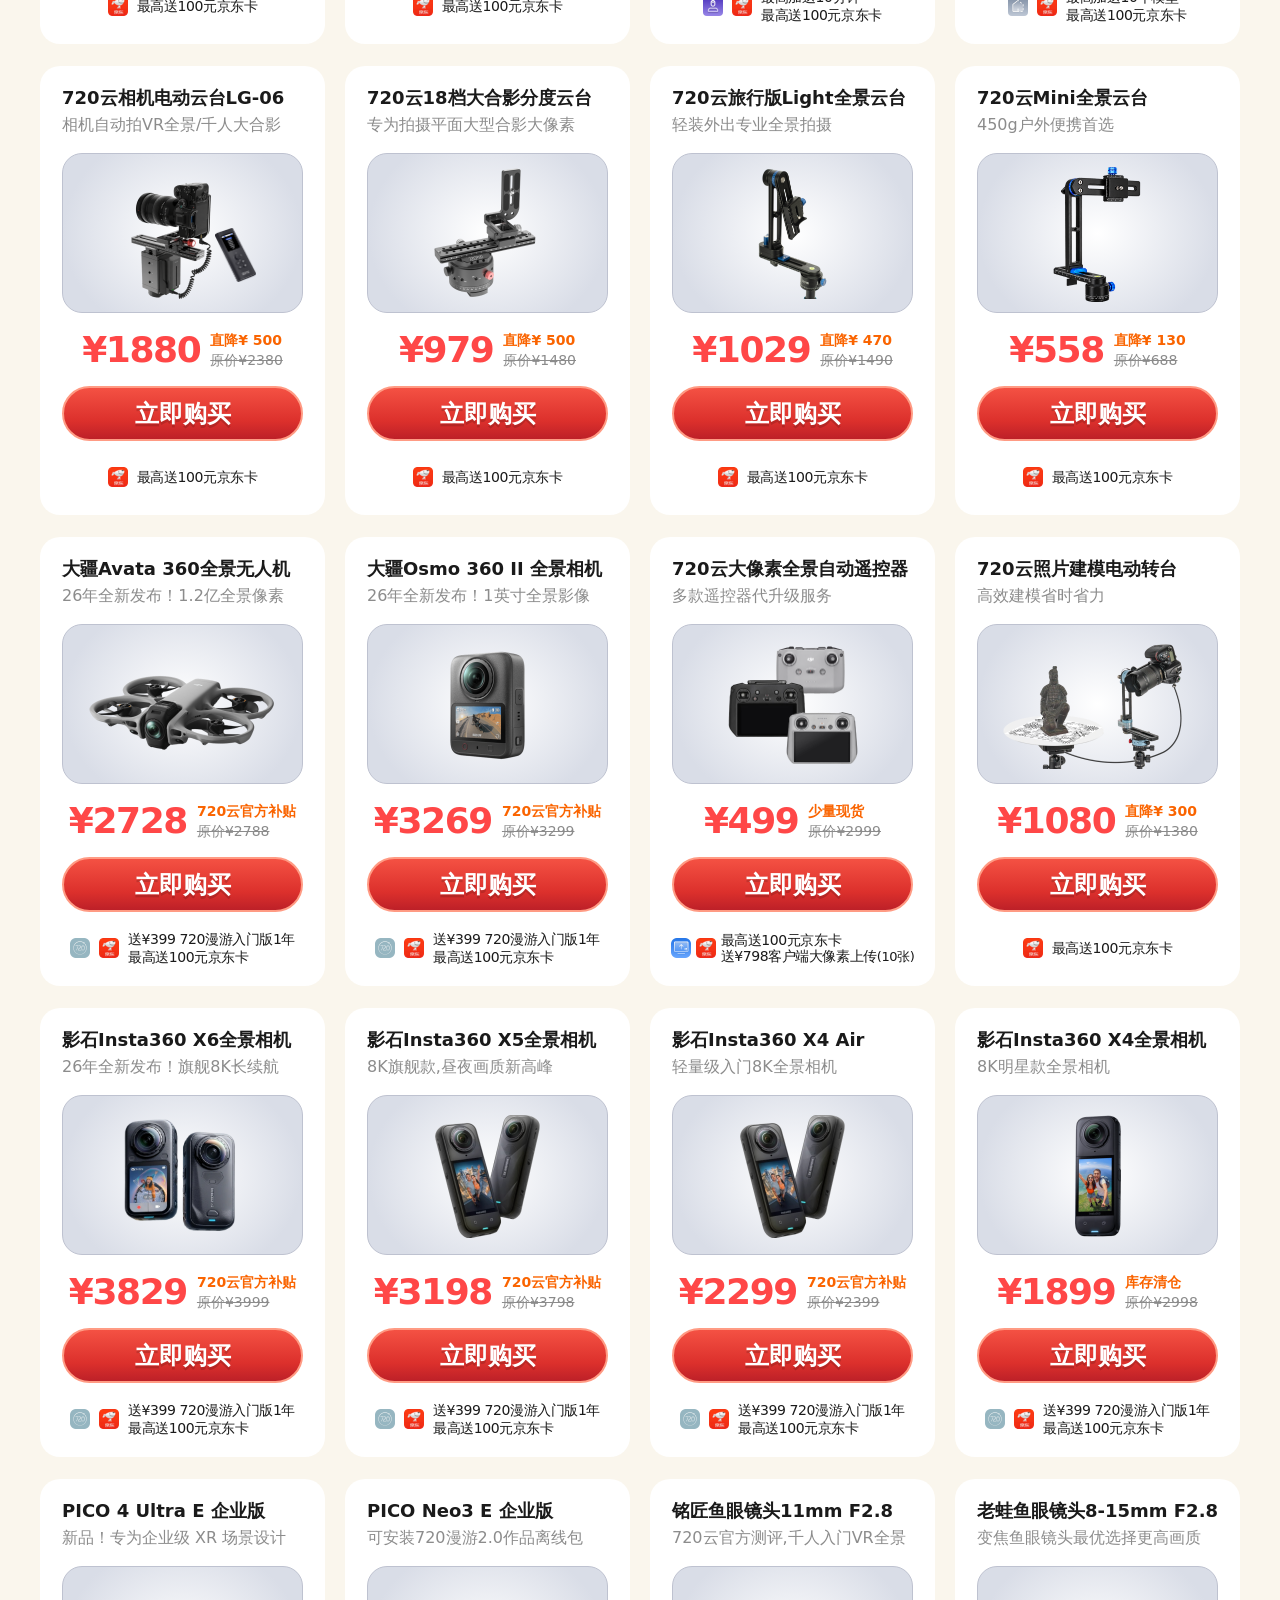
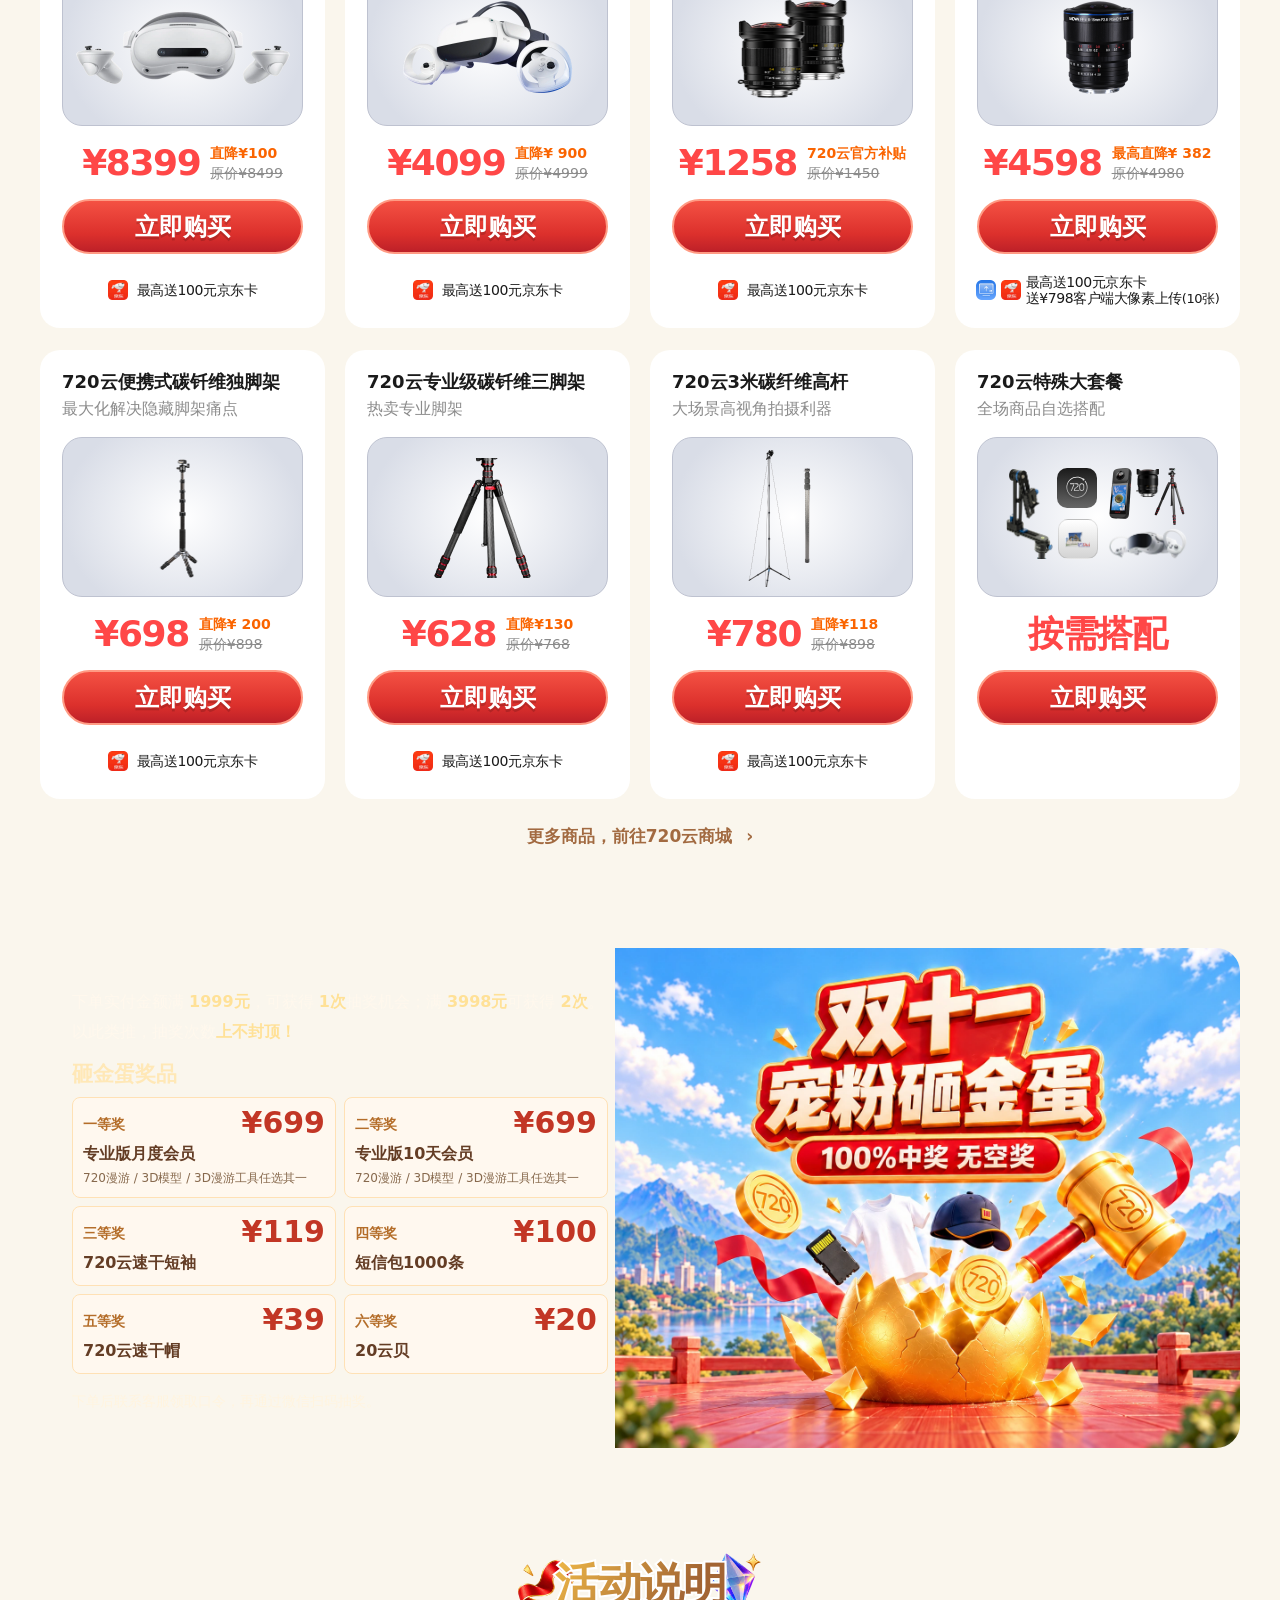
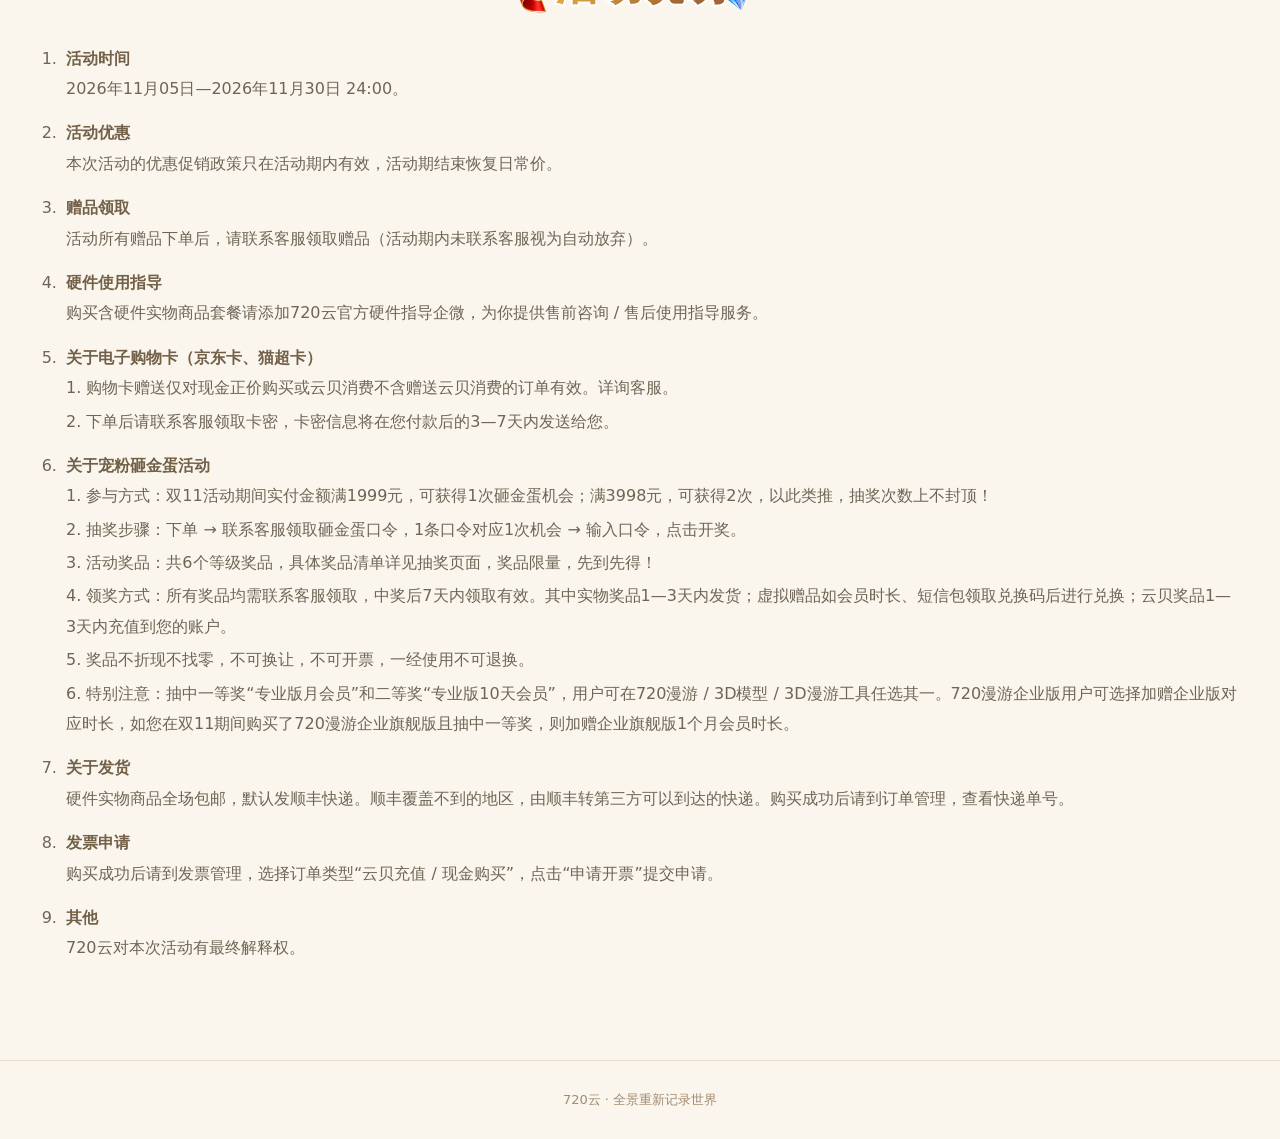
==== commit 52820409: "preview: update footer slogan" ====
--- a/2026-double11/index.html
+++ b/2026-double11/index.html
@@ -7,8 +7,8 @@
     <meta name="theme-color" content="#57a8f6" />
     <link rel="icon" type="image/svg+xml" href="./assets/720-coin-L_GpPcSr.svg" />
     <title>720云 · 双十一创作火力全开</title>
-    <script type="module" crossorigin src="./assets/index-hSdz8hNO.js"></script>
-    <link rel="stylesheet" crossorigin href="./assets/index-JuhqcJSe.css">
+    <script type="module" crossorigin src="./assets/index-DywfA8NT.js"></script>
+    <link rel="stylesheet" crossorigin href="./assets/index-D0-X4Yau.css">
   </head>
   <body>
     <div id="root"></div>
--- a/2026-double11/assets/index-D0-X4Yau.css
+++ b/2026-double11/assets/index-D0-X4Yau.css
@@ -0,0 +1 @@
+._banner_1vn3j_1{--shift-landscape: 0px;--shift-title: 0px;--shift-flags: 0px;--shift-hammer: 0px;--shift-ground: 0px;--shift-foreground: 0px;position:relative;isolation:isolate;width:100%;height:700px;overflow:hidden;background:#58a7ef;font-family:system-ui,-apple-system,BlinkMacSystemFont,Segoe UI,PingFang SC,Hiragino Sans GB,Microsoft YaHei,Noto Sans CJK SC,Noto Sans SC,Arial,sans-serif}._banner_1vn3j_1 *,._banner_1vn3j_1 *:before,._banner_1vn3j_1 *:after{box-sizing:border-box}._scene_1vn3j_17{position:absolute;inset:0;overflow:hidden;z-index:0;isolation:isolate}._hasFooter_1vn3j_18 ._scene_1vn3j_17{bottom:130px}._footerLayer_1vn3j_19{position:absolute;z-index:1;bottom:0;left:-24px;right:-24px;height:130px}._footerCopy_1vn3j_20{z-index:5}._fascia_1vn3j_21{transform:translate3d(var(--shift-ground),0,0)}._fascia_1vn3j_21 ._tile_1vn3j_22{height:100%}._hasFooter_1vn3j_18 ._photographer_1vn3j_23{bottom:-20px}._repeatStrip_1vn3j_24{position:absolute;inset:0;pointer-events:none}._tile_1vn3j_22{position:absolute;top:0;width:1920px;height:700px;max-width:none;display:block;-webkit-user-select:none;user-select:none}._landscape_1vn3j_26{z-index:0;transform:translate3d(var(--shift-landscape),0,0)}._landscape_1vn3j_26 ._tile_1vn3j_22{top:-50px}._terrace_1vn3j_28{z-index:1;transform:translate3d(var(--shift-ground),0,0)}._terrace_1vn3j_28 ._tile_1vn3j_22{top:50px}._flags_1vn3j_30{position:absolute;z-index:1;inset:0;pointer-events:none;transform:translate3d(var(--shift-flags),0,0)}._flags_1vn3j_30 img{position:absolute;display:block;width:max(1264px,calc(100% + 64px));max-width:none;height:auto;top:-65px;transform:scale(.65);-webkit-user-select:none;user-select:none}._flagsLeft_1vn3j_33{left:-32px;transform-origin:top left;clip-path:inset(0 50% 0 0)}._flagsRight_1vn3j_34{right:-32px;transform-origin:top right;clip-path:inset(0 0 0 50%)}._content_1vn3j_35{position:relative;width:min(1200px,calc(100% - 48px));height:100%;margin:0 auto;z-index:2}._titleFrame_1vn3j_36{position:absolute;width:53.82%;left:calc(3.5% + 20px);top:25px;aspect-ratio:1576 / 998}._titleLayer_1vn3j_37{transform:translate3d(var(--shift-title),0,0)}._hammerLayer_1vn3j_38{pointer-events:none;transform:translate3d(var(--shift-hammer),0,0)}._hammerImage_1vn3j_39{position:absolute;display:block;width:18%;left:55.5%;top:20%;height:auto;-webkit-user-select:none;user-select:none}._titleImage_1vn3j_40{display:block;width:100%;height:auto;-webkit-user-select:none;user-select:none}._coin_1vn3j_41{position:absolute;display:block;width:70px;height:auto;-webkit-user-select:none;user-select:none;pointer-events:none}._coinLeft_1vn3j_42{left:-3%;top:29%;width:11%}._coinRight_1vn3j_43{right:-4%;top:calc(77% + 30px);width:12%}._photographer_1vn3j_23{position:absolute;display:block;width:24%;height:auto;right:calc(2% + 40px);bottom:13px;transform:translate3d(var(--shift-ground),0,0);-webkit-user-select:none;user-select:none}._period_1vn3j_45{position:absolute;left:8.5%;top:515px;margin:0;padding:3px 12px;border-radius:30px;background:#fffbf0db;display:flex;align-items:center;gap:8px;color:#513d30;font-size:13px;font-weight:600;line-height:24px;letter-spacing:.3px}._period_1vn3j_45>span:first-child{margin-right:5px;font-size:12px;opacity:.8}._foreground_1vn3j_47{position:absolute;z-index:3;inset:0;pointer-events:none;transform:translate3d(var(--shift-foreground),0,0)}._decorations_1vn3j_48{position:absolute;display:block;width:1600px;height:auto;max-width:none;bottom:-15px;left:calc(50% - 800px);-webkit-user-select:none;user-select:none}._frontRibbon_1vn3j_49{clip-path:inset(0 50% 0 0)}._frontEgg_1vn3j_50{clip-path:inset(0 0 0 50%)}._hasFooter_1vn3j_18 ._frontEgg_1vn3j_50{bottom:115px}._hasFooter_1vn3j_18 ._frontRibbon_1vn3j_49{width:1360px;left:calc(50% - 730px);bottom:54px}._coinFront_1vn3j_53{width:110px;bottom:26px;left:calc(50% - 445px);z-index:4;transform:translate3d(var(--shift-foreground),0,0)}._hasFooter_1vn3j_18 ._coinFront_1vn3j_53{left:calc(50% - 565px);bottom:75px}._srOnly_1vn3j_55{position:absolute;width:1px;height:1px;overflow:hidden;clip-path:inset(50%);white-space:nowrap;margin:-1px}@media(min-width:769px)and (max-width:1100px){._flags_1vn3j_30 img{top:-49px}._hasFooter_1vn3j_18 ._frontRibbon_1vn3j_49{width:850px;left:calc(50% - 500px);bottom:76px}._hasFooter_1vn3j_18 ._coinFront_1vn3j_53{left:4%;width:86px;bottom:87px}._titleFrame_1vn3j_36{top:90px;width:57.132%;left:calc(2% + 20px)}._photographer_1vn3j_23{width:27%;right:40px}._period_1vn3j_45{left:7%;top:510px}}@media(max-width:768px){._banner_1vn3j_1{height:550px}._landscape_1vn3j_26 ._tile_1vn3j_22{top:-150px}._terrace_1vn3j_28{scale:.8;transform-origin:center bottom}._terrace_1vn3j_28 ._tile_1vn3j_22{top:-70px}._flags_1vn3j_30 img{width:100%;top:0;transform:scale(1.2)}._flagsLeft_1vn3j_33{left:-2.5%}._flagsRight_1vn3j_34{right:-2.5%}._content_1vn3j_35{width:calc(100% - 32px);max-width:560px}._titleFrame_1vn3j_36{top:50%;translate:0 -50%;left:max(4%,(100% - 441.6px) / 2);width:min(92%,441.6px)}._coinLeft_1vn3j_42{width:10%;left:-1%}._coinRight_1vn3j_43{width:10%;right:0}._photographer_1vn3j_23{width:44%;max-width:220px;right:calc(50% - 50vw - 48px);bottom:32px}._period_1vn3j_45{top:auto;left:10px;bottom:326px;gap:5px;font-size:11px;letter-spacing:0;flex-wrap:wrap;padding:3px 8px}._period_1vn3j_45>span:first-child{font-size:10px}._foreground_1vn3j_47,._coinFront_1vn3j_53{display:none}._hasFooter_1vn3j_18 ._scene_1vn3j_17{bottom:104px}._footerLayer_1vn3j_19{height:104px;transform:none}._hasFooter_1vn3j_18 ._photographer_1vn3j_23{bottom:-8px}._titleLayer_1vn3j_37{z-index:2}._hammerLayer_1vn3j_38{z-index:3}._landscape_1vn3j_26,._terrace_1vn3j_28,._titleLayer_1vn3j_37,._hammerLayer_1vn3j_38,._photographer_1vn3j_23,._flags_1vn3j_30,._fascia_1vn3j_21{transform:none}}@media(max-width:420px){._period_1vn3j_45{bottom:350px;left:7px}._photographer_1vn3j_23{width:55%;max-width:200px}}._mobile_1vn3j_92 ._foreground_1vn3j_47,._mobile_1vn3j_92 ._coinFront_1vn3j_53{display:none}@media(prefers-reduced-motion:reduce){._landscape_1vn3j_26,._terrace_1vn3j_28,._titleLayer_1vn3j_37,._hammerLayer_1vn3j_38,._photographer_1vn3j_23,._foreground_1vn3j_47,._coinFront_1vn3j_53,._flags_1vn3j_30,._fascia_1vn3j_21{transform:none}}._tile_1vn3j_22[data-tile="-2"]{left:calc(50% - 4800px)}._tile_1vn3j_22[data-tile="-1"]{left:calc(50% - 2880px);transform:scaleX(-1)}._tile_1vn3j_22[data-tile="0"]{left:calc(50% - 960px)}._tile_1vn3j_22[data-tile="1"]{left:calc(50% + 960px);transform:scaleX(-1)}._tile_1vn3j_22[data-tile="2"]{left:calc(50% + 2880px)}@media(prefers-reduced-motion:no-preference){._banner_1vn3j_1[data-tilt=active] ._landscape_1vn3j_26{transform:translate3d(calc(var(--tilt-x, 0) * 2px),calc(var(--tilt-y, 0) * 1px),0)}._banner_1vn3j_1[data-tilt=active] ._flags_1vn3j_30{transform:translate3d(calc(var(--tilt-x, 0) * 3px),calc(var(--tilt-y, 0) * 2px),0)}._banner_1vn3j_1[data-tilt=active] ._titleLayer_1vn3j_37{transform:translate3d(calc(var(--tilt-x, 0) * 4px),calc(var(--tilt-y, 0) * 2px),0)}._banner_1vn3j_1[data-tilt=active] ._hammerLayer_1vn3j_38{transform:translate3d(calc(var(--tilt-x, 0) * 10px),calc(var(--tilt-y, 0) * 6px),0)}._banner_1vn3j_1[data-tilt=active] ._terrace_1vn3j_28{transform:none;translate:calc(var(--tilt-x, 0) * 6px) calc(var(--tilt-y, 0) * 3px)}._banner_1vn3j_1[data-tilt=active] ._photographer_1vn3j_23{transform:translate3d(calc(var(--tilt-x, 0) * 6px),calc(var(--tilt-y, 0) * 3px),0)}}._campaign_q68t6_1{--gold: #a26a41;--red: #ed4434;--button-gradient: linear-gradient(180deg,#f45143,#dc302c 65%,#bd2028);color:#1a1a1a;background:#faf6ed;font-family:system-ui,-apple-system,BlinkMacSystemFont,Segoe UI,PingFang SC,Hiragino Sans GB,Microsoft YaHei,Noto Sans CJK SC,Noto Sans SC,Arial,sans-serif}._campaign_q68t6_1 *,._campaign_q68t6_1 *:before,._campaign_q68t6_1 *:after{box-sizing:border-box}._campaign_q68t6_1 p,._campaign_q68t6_1 h2,._campaign_q68t6_1 h3,._campaign_q68t6_1 h4{margin:0}._campaign_q68t6_1 button,._campaign_q68t6_1 a{-webkit-tap-highlight-color:transparent}._campaign_q68t6_1 button{font-family:inherit;cursor:pointer}._campaign_q68t6_1 button:focus-visible,._campaign_q68t6_1 a:focus-visible,._campaign_q68t6_1 [role=tabpanel]:focus-visible{outline:3px solid #2366b7;outline-offset:4px}._main_q68t6_7{width:min(1200px,calc(100% - 48px));margin:0 auto;padding-top:48px}._rewardStrip_q68t6_9{position:relative;width:min(1120px,calc(100% - 96px));height:100%;margin:0 auto;display:grid;grid-template-columns:minmax(0,1fr) auto;gap:40px;align-items:center;padding-top:8px;color:#fff9e9;text-align:left;text-shadow:0 1px 2px rgba(90,20,10,.32)}._rewardCopy_q68t6_10 p{font-size:17px;line-height:1.8;font-weight:500}._rewardCopy_q68t6_10 p+p{margin-top:3px;font-size:16px}._rewardCopy_q68t6_10 strong{font-size:1.2em;color:#ffe4a7;font-weight:900}._rewardCopy_q68t6_10 b{color:#ffe9b5}._rewardPeriod_q68t6_14{padding-left:30px;border-left:1px solid rgba(255,233,195,.35)}._rewardPeriod_q68t6_14 p{font-size:14px;line-height:1.8}._rewardPeriod_q68t6_14 p+p{margin-top:5px;font-size:13px}._rewardPeriod_q68t6_14 time{white-space:nowrap}._rewardMobileCopy_q68t6_18{display:none}._section_q68t6_19{margin-bottom:96px;scroll-margin-top:28px}._sectionTitle_q68t6_20{position:relative;display:flex;align-items:center;justify-content:center;min-height:100px;padding:0 0 20px;text-align:center;font-size:44px;font-weight:900;line-height:1.4;letter-spacing:-1.5px}._headingGroup_q68t6_21{position:relative;display:inline-block;max-width:calc(100% - 64px);isolation:isolate}._headingObject_q68t6_22{position:absolute;z-index:-1;width:68px;height:68px;left:-44px;top:50%;transform:translateY(-50%);background-repeat:no-repeat;background-size:300% 200%;pointer-events:none}._headingObject_q68t6_22:last-child{left:auto;right:-44px}._sectionTitleStroke_q68t6_24{position:absolute;inset:0;color:#fff;-webkit-text-fill-color:#fff;-webkit-text-stroke:4px #fff;pointer-events:none}._sectionTitleText_q68t6_25{position:relative;color:#a86a2b;background:linear-gradient(125deg,#eab346 5%,#a36534 76%);background-clip:text;-webkit-background-clip:text;-webkit-text-fill-color:transparent}._srOnly_q68t6_26{position:absolute;width:1px;height:1px;overflow:hidden;clip-path:inset(50%);white-space:nowrap}._threeColumns_q68t6_27{display:grid;grid-template-columns:repeat(3,minmax(0,1fr));gap:20px}._memberScroller_q68t6_28:focus-visible{outline:3px solid #2366b7;outline-offset:3px}._twoColumns_q68t6_29{display:grid;grid-template-columns:repeat(2,minmax(0,1fr));gap:20px}._productGrid_q68t6_30{display:grid;grid-template-columns:repeat(4,minmax(0,1fr));gap:22px 20px}._productCard_q68t6_31{min-width:0;border-radius:20px;background:#fff;overflow:hidden}._productBody_q68t6_32{height:100%;display:flex;flex-direction:column;gap:13px;padding:15px 22px}._productHeading_q68t6_33{padding:5px 0}._productHeading_q68t6_33 h3{font-size:18px;line-height:24px;font-weight:700;letter-spacing:0}._productHeading_q68t6_33 p{margin-top:4px;color:#1a1a1a80;font-size:16px;line-height:21px;font-weight:500}._productGrid_q68t6_30 ._productHeading_q68t6_33{min-height:0}._productGrid_q68t6_30 ._productBody_q68t6_32{gap:13px}._productGrid_q68t6_30 ._productVisual_q68t6_38{flex-shrink:0}._productGrid_q68t6_30 ._priceRow_q68t6_39{margin-top:auto}._productCard_q68t6_31[data-product-id="233-7466"] ._priceRow_q68t6_39{margin-top:0}._category_q68t6_41{display:flex;align-items:center;justify-content:center;gap:10px;padding:10px 20px;background:linear-gradient(#f0ebdf 84%,#e5ddca);color:var(--gold);font-size:20px;font-weight:500;line-height:26px}._category_q68t6_41 img{width:24px;height:24px;flex:none}._bundleCard_q68t6_43 ._productBody_q68t6_32{height:auto;flex:1;padding:15px 22px}._bundleCard_q68t6_43 ._productHeading_q68t6_33 h3{font-size:24px;line-height:32px;letter-spacing:-1.2px}._bundleCard_q68t6_43 ._productHeading_q68t6_33 p{font-size:16px}._bundleCard_q68t6_43 ._productHeading_q68t6_33{min-height:0}._productVisual_q68t6_38{height:160px;flex:none;position:relative;overflow:hidden;border:1px solid #bec2d0;border-radius:20px;background:radial-gradient(50% 66.25% at 50% 50%,#fff,#d9dde7)}._artworkCanvas_q68t6_48{position:absolute;top:0;left:50%;width:266px;height:160px;transform:translate(-50%)}._artworkCanvas_q68t6_48 p{margin:0}._artworkCanvas_q68t6_48 img{display:block}._priceRow_q68t6_39{display:flex;align-items:center;justify-content:center;gap:10px;min-height:47px;flex-wrap:wrap}._price_q68t6_39{color:#ff4747;font-size:36px;line-height:47px;font-weight:900;letter-spacing:-1.44px;white-space:nowrap}._price_q68t6_39 small{font-size:20px;line-height:26px;letter-spacing:-.8px}._priceAmount_q68t6_54{white-space:nowrap}._priceAside_q68t6_55{display:flex;flex-direction:column;gap:2px;font-size:14px;line-height:18px;white-space:nowrap}._priceAside_q68t6_55 b{color:#fa6400;font-weight:900}._priceAside_q68t6_55 del{color:#8b8b8b}._buyButton_q68t6_58{display:flex;width:100%;min-height:55px;flex:none;justify-content:center;align-items:center;padding:9px 16px;border:2px solid #ff9b84;border-radius:80px;background:var(--button-gradient);color:#fff;font-size:24px;line-height:32px;font-weight:900;text-decoration:none;text-shadow:0 3px rgba(0,0,0,.15);transition:filter .18s,transform .18s}._buyButton_q68t6_58:hover{filter:brightness(1.06)}._buyButton_q68t6_58:active{transform:translateY(1px)}._productBenefits_q68t6_61{width:100%;padding:5px 0;margin:0;min-height:46px;font-size:14px;line-height:18px;font-weight:500;display:flex;align-items:center;justify-content:center;gap:9px}._productBenefitIcons_q68t6_62{display:flex;align-items:center;gap:9px;flex:none}._productBenefitIcons_q68t6_62 img{width:20px;height:20px;flex:none;object-fit:contain;border-radius:4px}._productBenefitCopy_q68t6_64{min-width:0;margin:0;padding:0;list-style:none;letter-spacing:-.42px}._productBenefits_q68t6_61[data-compact=true],._productBenefits_q68t6_61[data-compact=true] ._productBenefitIcons_q68t6_62{gap:5px}._productBenefits_q68t6_61[data-compact=true] ._productBenefitCopy_q68t6_64{line-height:16px}._productBenefits_q68t6_61[data-compact=true] ._benefitUnit_q68t6_67{font-size:13px}._benefitText_q68t6_68{min-width:0;overflow-wrap:break-word}._benefitLine_q68t6_69{display:block}._benefitNote_q68t6_70{font-size:.75em;line-height:1.5}._keepTogether_q68t6_71{white-space:nowrap}._bundleCard_q68t6_43 ._productBenefits_q68t6_61{font-size:14px;min-height:28px}._bundleCard_q68t6_43{display:flex;flex-direction:column}._tabs_q68t6_74._bundleTabs_q68t6_74{display:none}._bundlePanel_q68t6_75{min-width:0}._bundlePanel_q68t6_75>._bundleCard_q68t6_43{height:100%}._bundlePanel_q68t6_75[hidden]{display:none}._memberGroup_q68t6_78{padding:20px;background:#efeade;border-radius:20px}._memberGroup_q68t6_78>h3{margin:0 0 20px;text-align:center;color:var(--gold);font-size:22px;font-weight:500}._memberCard_q68t6_80{min-width:0;display:flex;flex-direction:column;gap:13px;padding:20px;border-radius:20px;background:#fff}._memberCard_q68t6_80 h4{padding:5px 0;font-size:24px;line-height:32px;font-weight:700;text-align:center}._benefits_q68t6_82{display:flex;flex-direction:column;justify-content:center;gap:10px;list-style:none;margin:0;padding:20px;background:#f6f6f6;border-radius:20px;font-size:16px;line-height:21px;font-weight:500}._benefits_q68t6_82 li{display:flex;align-items:center;gap:10px;min-width:0}._benefits_q68t6_82 li img{width:30px;height:30px;object-fit:contain;flex-shrink:0;border-radius:6px}._memberCard_q68t6_80 ._benefits_q68t6_82{flex:1;min-height:200px;padding:15px}._enterprise_q68t6_86{background:linear-gradient(180deg,#1e1f23,#272e49);color:#bedcfc}._enterprise_q68t6_86 ._benefits_q68t6_82{background:#bedcfc1a}._enterprise_q68t6_86[data-tone="1"]{background:linear-gradient(180deg,#1e1f23,#274149);color:#90e2ff}._enterprise_q68t6_86[data-tone="1"] ._benefits_q68t6_82{background:#90e2ff1a}._enterprise_q68t6_86[data-tone="2"]{background:linear-gradient(180deg,#1e1f23,#372e24);color:#f0c9a0}._enterprise_q68t6_86[data-tone="2"] ._benefits_q68t6_82{background:#f0c9a01a}._seatPrice_q68t6_92{font-size:14px;line-height:18px;text-align:center;color:#f0c9a0}._sectionNote_q68t6_93{text-align:center;font-size:16px;font-weight:500;line-height:1.75;color:var(--gold);margin:20px 0!important}._toolCard_q68t6_94{min-width:0;background:#fff;padding:15px 22px;border-radius:20px;display:flex;flex-direction:column;gap:13px}._toolHeading_q68t6_95{display:flex;align-items:center;gap:15px;padding:5px 30px}._toolHeading_q68t6_95 img{width:60px;height:60px;flex:none}._toolHeading_q68t6_95 h3{font-size:24px;line-height:32px;letter-spacing:-1.2px}._toolHeading_q68t6_95 p{color:#fa6400;font-size:16px;line-height:21px;font-weight:700;margin-top:4px}._toolCard_q68t6_94 ._benefits_q68t6_82{flex:1;min-height:220px;padding:20px 30px;gap:20px}._toolCard_q68t6_94 ._benefits_q68t6_82 li img{width:36px;height:36px}._jointContainer_q68t6_101{padding:20px;border-radius:20px;background:#fff}._tabs_q68t6_74{display:flex;gap:20px;margin-bottom:20px}._tabs_q68t6_74 button{flex:1;padding:14px 10px;min-height:52px;border:0;background:#a26a410d;color:var(--gold);border-radius:10px;font-size:20px;font-weight:500}._tabs_q68t6_74 button[aria-selected=true]{background:var(--button-gradient);color:#fff}._jointContainer_q68t6_101 [role=tabpanel][hidden]{display:none}._tripleContent_q68t6_106{background:#f6f6f6;border-radius:20px;padding:20px}._toolRow_q68t6_107{display:flex;align-items:center;justify-content:center;gap:20px}._toolIdentity_q68t6_108{flex:1;text-align:center;min-width:0}._toolIdentity_q68t6_108 img{width:70px;height:70px;object-fit:contain;display:block;margin:0 auto 20px}._toolIdentity_q68t6_108 h4{font-size:24px;line-height:32px}._toolIdentity_q68t6_108 p{font-size:16px;line-height:21px;color:#1a1a1a80;margin-top:0}._toolIdentity_q68t6_108>b{font-size:20px;line-height:26px;color:#ff4747;display:block;margin-top:0}._plus_q68t6_113{color:#9e9e9e;font-size:50px;line-height:1.32;font-weight:300}._jointBenefits_q68t6_114{flex-direction:row;justify-content:space-between;gap:20px;margin-top:20px;padding:20px 0 0;border-top:1px solid #d8d8d8;border-radius:0;font-size:16px;line-height:21px}._jointBenefits_q68t6_114 li{flex:0 1 auto;align-items:center;gap:12px}._jointBenefits_q68t6_114 ._benefitLine_q68t6_69{line-height:20px}._jointBenefits_q68t6_114 ._benefitText_q68t6_68{letter-spacing:-.48px}._jointBenefits_q68t6_114 li img{width:36px;height:36px}._jointBenefits_q68t6_114 ._benefitNote_q68t6_70,._pairCard_q68t6_119 ._benefitNote_q68t6_70{display:block}._jointContainer_q68t6_101 [role=tabpanel]>._priceRow_q68t6_39{margin:20px 0}._pairCard_q68t6_119{display:flex;flex-direction:column;gap:20px;min-width:0;background:#fff;padding:20px;border-radius:20px}._jointContainer_q68t6_101[data-tab=pairs]{background:#efeade}._pairCard_q68t6_119 ._toolRow_q68t6_107{gap:4px}._pairCard_q68t6_119 ._plus_q68t6_113{font-size:30px}._pairCard_q68t6_119 ._toolIdentity_q68t6_108 img{width:50px;height:50px;margin-bottom:4px}._pairCard_q68t6_119 ._toolIdentity_q68t6_108 h4{font-size:20px;line-height:26px}._pairCard_q68t6_119 ._toolIdentity_q68t6_108 p{font-size:14px;line-height:18px}._pairCard_q68t6_119 ._benefits_q68t6_82{flex:1;padding:20px;min-height:160px;gap:20px;font-size:16px;background:#f6f6f6;letter-spacing:-.48px}._pairCard_q68t6_119 ._benefits_q68t6_82 li img{width:36px;height:36px}._pairCard_q68t6_119 ._priceRow_q68t6_39{flex-direction:row;gap:10px}._pairCard_q68t6_119 ._priceAside_q68t6_55{flex-direction:column;gap:2px}._textLink_q68t6_132{display:block;width:fit-content;margin:22px auto 0;color:var(--gold);font-size:17px;line-height:1.8;font-weight:600;background:none;border:0;padding:0;text-align:center;text-decoration:none}._textLink_q68t6_132:hover{text-decoration:underline}._textLink_q68t6_132 span{margin-left:8px}._lotteryPanel_q68t6_135{position:relative;height:500px;border-radius:24px;overflow:hidden;isolation:isolate}._lotteryVisual_q68t6_136{display:block;position:absolute;inset:0;z-index:-1}._lotteryArt_q68t6_137{display:block;width:100%;height:100%;object-fit:contain;object-position:right center}._lotteryCopy_q68t6_138{width:49%;height:100%;padding:30px 20px 26px 32px;display:flex;flex-direction:column;justify-content:center}._lotteryRule_q68t6_139{color:#fff8ed;font-size:16px;line-height:1.9}._lotteryRule_q68t6_139 strong{color:#ffe197}._prizeHeading_q68t6_141{margin:18px 0 10px!important;color:#ffe8b7;font-size:17px}._prizes_q68t6_142{padding:0;margin:0;list-style:none;display:grid;grid-template-columns:repeat(2,minmax(0,1fr));gap:8px}._prizes_q68t6_142 li{position:relative;min-width:0;padding:29px 10px 10px;min-height:67px;background:#fff8ef;border:1px solid #ffe1b5;border-radius:8px}._rank_q68t6_144{position:absolute;top:9px;left:10px;color:#b46d29;font-size:11px;font-weight:700}._prizes_q68t6_142 li b{font-size:13px;color:#643d25}._prizes_q68t6_142 li small{display:block;margin-top:3px;font-size:10px;color:#87694d;line-height:1.5}._prizeValue_q68t6_147{position:absolute;top:7px;right:10px;color:#c23625;font-size:15px;font-weight:800}._lotteryFooter_q68t6_148{display:flex;align-items:center;justify-content:space-between;gap:12px;margin-top:16px}._lotteryProcess_q68t6_149{color:#fff4df;font-size:12px;line-height:1.8}._inlineQr_q68t6_150{display:flex;flex-shrink:0;align-items:center;gap:8px;max-width:132px;font-size:11px;color:#fff4df}._inlineQr_q68t6_150 img{width:56px;height:56px}._termsList_q68t6_152{padding:0 0 0 22px;margin:0;font-size:16px;line-height:1.9;color:#6f6556}._termsList_q68t6_152>li{margin-bottom:14px;padding-left:4px}._termsList_q68t6_152 h3{font-size:16px;font-weight:700;color:#736048}._termsList_q68t6_152 p+p{margin-top:3px}._footer_q68t6_156{padding:30px 20px;border-top:1px solid #e9dfce;text-align:center;font-size:13px;color:#a18b71}._floatingPanels_q68t6_157{visibility:hidden;opacity:0;transition:opacity .2s}._floatingPanels_q68t6_157[data-visible=true]{visibility:visible;opacity:1}._floatingPanel_q68t6_157{position:fixed;width:180px;z-index:20;top:50%;transform:translateY(-50%)}._lotteryFloat_q68t6_160{left:20px;text-align:center}._floatTitle_q68t6_161{display:block;text-decoration:none}._floatTitle_q68t6_161 img{display:block;width:100%;height:auto;-webkit-user-select:none;user-select:none}._qrArea_q68t6_163,._navLinks_q68t6_163{margin-top:4px;background:#fffbf2;border:1px solid #e6c89a;border-radius:15px;box-shadow:0 8px 30px #71421824}._qrArea_q68t6_163{padding:16px 8px 14px;color:#8e5529}._qrArea_q68t6_163>img,._qrPlaceholder_q68t6_165{width:116px;height:116px;margin:0 auto;border:5px solid #fff;border-radius:6px;background:#fff;display:block}._qrPlaceholder_q68t6_165{display:flex;flex-direction:column;align-items:center;justify-content:center;gap:7px;border:1px dashed #d9b981;font-size:14px}._qrPlaceholder_q68t6_165 small{color:#b09979;font-size:11px}._qrArea_q68t6_163 p{margin-top:8px;font-size:13px}._sectionNav_q68t6_169{right:20px}._navLinks_q68t6_163{position:relative;padding:8px}._navHeading_q68t6_171{position:relative;z-index:1;pointer-events:none}._navHeading_q68t6_171 img{display:block;width:100%;height:auto;-webkit-user-select:none;user-select:none}._navLinks_q68t6_163>a{display:block;padding:12px 4px;text-decoration:none;color:#997343;text-align:center;font-size:14px;border-radius:7px;transition:background .16s}._navLinks_q68t6_163>a:hover{background:#f7e8ce}._navLinks_q68t6_163>a[aria-current=location]{background:var(--button-gradient);color:#fff;font-weight:700}._navLinks_q68t6_163>._backToTop_q68t6_176{border-top:1px solid #eee0ca;border-radius:0;margin-top:6px;font-size:12px}._mobile_q68t6_177 ._floatingPanels_q68t6_157{display:none}@media(max-width:1639px){._floatingPanels_q68t6_157{display:none}}@media(max-width:1100px){._sectionTitle_q68t6_20{font-size:36px}._productGrid_q68t6_30{grid-template-columns:repeat(3,minmax(0,1fr))}._bundleCard_q68t6_43 ._productHeading_q68t6_33 h3{font-size:19px}._bundleCard_q68t6_43 ._productHeading_q68t6_33 p{font-size:13px}._memberCard_q68t6_80{padding:20px 12px 14px}._benefits_q68t6_82{font-size:12px}._memberCard_q68t6_80 h4{font-size:20px}._rewardStrip_q68t6_9{gap:20px}._rewardPeriod_q68t6_14{padding-left:20px}._rewardCopy_q68t6_10 p{font-size:16px}._rewardCopy_q68t6_10 p+p{font-size:14px}._rewardPeriod_q68t6_14 p+p{font-size:11px}._lotteryCopy_q68t6_138{padding:24px 16px 24px 24px}._lotteryRule_q68t6_139{font-size:14px}._pairCard_q68t6_119{padding:16px 10px}._pairCard_q68t6_119 ._toolIdentity_q68t6_108 h4{font-size:15px}._toolHeading_q68t6_95 h3{font-size:18px}}@media(max-width:768px){._main_q68t6_7{width:calc(100% - 28px);padding-top:36px}._rewardStrip_q68t6_9{width:calc(100% - 80px);grid-template-columns:minmax(0,1fr) 100px;gap:10px;padding-top:0}._rewardCopy_q68t6_10 p{font-size:12px;line-height:1.55}._rewardCopy_q68t6_10 p+p{font-size:11px;margin-top:5px}._rewardPeriod_q68t6_14{padding-left:10px}._rewardPeriod_q68t6_14 p{font-size:11px;line-height:1.7}._rewardPeriod_q68t6_14 p+p{font-size:10px;margin-top:6px}._section_q68t6_19{margin-bottom:48px;scroll-margin-top:18px}._sectionTitle_q68t6_20{min-height:76px;font-size:26px;letter-spacing:-.7px;padding:0 0 16px;gap:8px}._headingObject_q68t6_22{width:36px;height:36px;left:-24px}._headingObject_q68t6_22:last-child{right:-24px}._headingGroup_q68t6_21{max-width:calc(100% - 36px)}._threeColumns_q68t6_27{gap:12px}._bundleGrid_q68t6_214{grid-template-columns:minmax(0,1fr)}._memberScroller_q68t6_28{grid-template-columns:none;grid-auto-flow:column;grid-auto-columns:min(82%,280px);overflow-x:auto;overscroll-behavior-x:contain;scroll-snap-type:x proximity;gap:12px;padding:4px 4px 12px;scrollbar-width:thin;scrollbar-color:#c5b79d transparent}._memberScroller_q68t6_28>article{scroll-snap-align:start}._twoColumns_q68t6_29{gap:12px}._productGrid_q68t6_30{grid-template-columns:repeat(2,minmax(0,1fr));gap:12px}._productCard_q68t6_31{border-radius:12px}._productBody_q68t6_32{padding:12px 10px;gap:10px}._productHeading_q68t6_33{min-height:0}._productHeading_q68t6_33 h3{font-size:15px;letter-spacing:-.5px}._productHeading_q68t6_33 p{font-size:11px;line-height:1.5}._productVisual_q68t6_38{height:125px;border-radius:12px}._artworkCanvas_q68t6_48{top:50%;transform:translate(-50%,-50%) scale(.76)}._priceRow_q68t6_39{gap:4px;min-height:56px;flex-direction:column}._price_q68t6_39{font-size:28px}._price_q68t6_39 small{font-size:14px}._priceAside_q68t6_55{flex-direction:row;flex-wrap:wrap;justify-content:center;gap:5px;font-size:10px}._buyButton_q68t6_58{min-height:38px;padding:7px 8px;font-size:17px}._productBenefits_q68t6_61{font-size:10px;min-height:48px}._bundleCard_q68t6_43 ._category_q68t6_41{font-size:16px;padding:10px}._bundleCard_q68t6_43 ._productBody_q68t6_32{display:grid;grid-template-columns:minmax(0,1.15fr) minmax(0,.85fr);grid-template-areas:"heading visual" "price visual" "buy visual" "benefits visual";gap:8px 12px;padding:12px;align-items:center}._bundleCard_q68t6_43 ._productHeading_q68t6_33{grid-area:heading;min-height:0}._bundleCard_q68t6_43 ._productHeading_q68t6_33 h3{font-size:16px;letter-spacing:-.4px}._bundleCard_q68t6_43 ._productHeading_q68t6_33 p{font-size:12px}._bundleCard_q68t6_43 ._productVisual_q68t6_38{grid-area:visual;height:100%;min-height:140px}._bundleCard_q68t6_43 ._artworkCanvas_q68t6_48{transform:translate(-50%,-50%) scale(.72)}._bundleCard_q68t6_43 ._priceRow_q68t6_39{grid-area:price;flex-direction:row;gap:4px 8px;min-height:0;justify-content:flex-start}._bundleCard_q68t6_43 ._price_q68t6_39{font-size:24px}._bundleCard_q68t6_43 ._priceAside_q68t6_55{flex-direction:column;gap:0}._bundleCard_q68t6_43 ._buyButton_q68t6_58{grid-area:buy;font-size:15px;min-height:40px}._bundleCard_q68t6_43 ._productBenefits_q68t6_61{grid-area:benefits;font-size:11px;min-height:0}._memberGroup_q68t6_78{padding:14px;border-radius:16px}._memberGroup_q68t6_78>h3{font-size:19px;margin-bottom:14px}._memberCard_q68t6_80{padding:16px 10px 12px;border-radius:12px;gap:12px}._memberCard_q68t6_80 h4{font-size:17px}._memberCard_q68t6_80 ._benefits_q68t6_82{padding:12px 8px;min-height:185px;font-size:11px}._benefits_q68t6_82{gap:10px}._benefits_q68t6_82 li{gap:6px}._benefits_q68t6_82 li img{width:22px;height:22px}._sectionNote_q68t6_93{font-size:12px;margin:14px 0!important}._seatPrice_q68t6_92{font-size:10px}._toolCard_q68t6_94{padding:16px 12px;gap:14px;border-radius:14px}._toolHeading_q68t6_95{gap:9px;padding:0;align-items:flex-start}._toolHeading_q68t6_95 img{width:32px;height:32px}._toolHeading_q68t6_95 h3{font-size:16px}._toolHeading_q68t6_95 p{font-size:12px}._toolCard_q68t6_94 ._benefits_q68t6_82{min-height:180px;padding:14px 10px}._jointContainer_q68t6_101{padding:12px;border-radius:14px}._tabs_q68t6_74{gap:8px;margin-bottom:14px}._tabs_q68t6_74 button{font-size:16px;min-height:46px;padding:10px 4px}._tripleContent_q68t6_106{padding:18px 12px;border-radius:12px}._toolRow_q68t6_107{gap:8px}._toolIdentity_q68t6_108 img{width:42px;height:42px;margin-bottom:8px}._toolIdentity_q68t6_108 h4{font-size:17px}._toolIdentity_q68t6_108 p{font-size:11px}._toolIdentity_q68t6_108>b{font-size:18px}._plus_q68t6_113{font-size:22px}._jointBenefits_q68t6_114{display:grid;grid-template-columns:repeat(2,minmax(0,1fr));gap:12px;padding-top:16px;margin-top:18px;font-size:11px}._pairCard_q68t6_119{padding:14px 10px;gap:12px}._pairCard_q68t6_119 ._toolRow_q68t6_107{gap:4px}._pairCard_q68t6_119 ._toolIdentity_q68t6_108 img{width:36px;height:36px}._pairCard_q68t6_119 ._toolIdentity_q68t6_108 h4{font-size:14px}._pairCard_q68t6_119 ._toolIdentity_q68t6_108 p{font-size:10px}._pairCard_q68t6_119 ._benefits_q68t6_82{font-size:11px;padding:10px 8px}._textLink_q68t6_132{font-size:13px;margin-top:16px}._termsList_q68t6_152{padding-left:18px}._footer_q68t6_156{font-size:12px}}@media(max-width:560px){._sectionTitle_q68t6_20{font-size:22px}._threeColumns_q68t6_27{grid-template-columns:minmax(0,1fr)}._memberScroller_q68t6_28{grid-template-columns:none}._bundleCard_q68t6_43 ._category_q68t6_41{font-size:14px;padding:8px}._bundleCard_q68t6_43 ._productHeading_q68t6_33 h3{font-size:14px}._bundleCard_q68t6_43 ._productHeading_q68t6_33 p{font-size:11px}._bundleCard_q68t6_43 ._artworkCanvas_q68t6_48{transform:translate(-50%,-50%) scale(.45)}._bundleCard_q68t6_43 ._price_q68t6_39{font-size:22px}._bundleCard_q68t6_43 ._price_q68t6_39 small{font-size:12px}._memberCard_q68t6_80{padding:16px 12px 12px}._memberCard_q68t6_80 h4{font-size:17px}._memberCard_q68t6_80 ._benefits_q68t6_82{min-height:0;padding:14px 10px;font-size:12px}._memberCard_q68t6_80 ._priceRow_q68t6_39{min-height:38px}._toolCard_q68t6_94{min-width:0;padding:14px 10px;gap:12px}._toolHeading_q68t6_95{flex-direction:column;align-items:center;text-align:center;gap:8px}._toolCard_q68t6_94 ._benefits_q68t6_82{min-height:0;padding:12px 8px;font-size:11px;gap:10px}._toolCard_q68t6_94 ._benefits_q68t6_82 li{align-items:flex-start;gap:5px}._toolCard_q68t6_94 ._benefits_q68t6_82 li img{width:18px;height:18px}._toolHeading_q68t6_95 h3{font-size:13px}._toolHeading_q68t6_95 p{font-size:11px}._toolHeading_q68t6_95 img{width:32px;height:32px}._toolCard_q68t6_94 ._priceRow_q68t6_39{flex-direction:column;gap:4px;min-height:56px}._toolCard_q68t6_94 ._price_q68t6_39{font-size:24px}._toolCard_q68t6_94 ._price_q68t6_39 small{font-size:12px}._toolCard_q68t6_94 ._buyButton_q68t6_58{font-size:15px;padding:7px 4px}._pairCard_q68t6_119{padding:20px 16px}._pairCard_q68t6_119 ._toolIdentity_q68t6_108 h4{font-size:18px}._pairCard_q68t6_119 ._toolIdentity_q68t6_108 p{font-size:12px}._pairCard_q68t6_119 ._toolIdentity_q68t6_108 img{width:44px;height:44px}._pairCard_q68t6_119 ._benefits_q68t6_82{min-height:0;padding:16px;font-size:13px}._productGrid_q68t6_30 ._productHeading_q68t6_33 h3{font-size:14px}._productGrid_q68t6_30 ._productBody_q68t6_32{padding:12px 8px}._productGrid_q68t6_30 ._artworkCanvas_q68t6_48{transform:translate(-50%,-50%) scale(.57)}._productGrid_q68t6_30 ._productVisual_q68t6_38{height:115px}._productGrid_q68t6_30 ._price_q68t6_39{font-size:25px}._productGrid_q68t6_30 ._priceRow_q68t6_39{min-height:69px}._productGrid_q68t6_30 ._priceAside_q68t6_55{flex-direction:column;gap:2px;align-items:center}._productGrid_q68t6_30 ._buyButton_q68t6_58{font-size:15px}._tabs_q68t6_74 button,._toolIdentity_q68t6_108 h4{font-size:14px}._toolIdentity_q68t6_108 p{font-size:10px}}@media(prefers-reduced-motion:reduce){._floatingPanels_q68t6_157,._buyButton_q68t6_58,._navLinks_q68t6_163>a{transition:none}}@media(max-width:360px){._rewardStrip_q68t6_9{gap:8px;grid-template-columns:minmax(0,1fr) 90px}._rewardPeriod_q68t6_14{padding-left:8px}._rewardCopy_q68t6_10 p{font-size:11px}._sectionTitle_q68t6_20{font-size:20px;padding-left:4px;padding-right:4px}._sectionTitle_q68t6_20 span{text-wrap:balance}._bundleCard_q68t6_43 ._artworkCanvas_q68t6_48{transform:translate(-50%,-50%) scale(.38)}}@media(min-width:769px)and (max-width:1100px){._headingObject_q68t6_22{width:56px;height:56px;left:-36px}._headingObject_q68t6_22:last-child{right:-36px}._sectionTitle_q68t6_20{gap:12px}}@media(max-width:1000px){._lotteryPanel_q68t6_135{height:auto;border-radius:16px}._lotteryVisual_q68t6_136{position:relative;aspect-ratio:1402 / 1122;overflow:hidden}._lotteryArt_q68t6_137{width:100%;height:auto;object-fit:contain}._lotteryCopy_q68t6_138{width:100%;height:auto;padding:24px;background:#c93227}._lotteryRule_q68t6_139{font-size:14px}}@media(max-width:420px){._headingObject_q68t6_22{width:28px;height:28px;left:-19px}._headingObject_q68t6_22:last-child{right:-19px}._sectionTitle_q68t6_20{gap:4px}._lotteryCopy_q68t6_138{padding:20px 16px}._prizes_q68t6_142 li{padding-left:8px;padding-right:8px}._prizes_q68t6_142 li b{font-size:12px}}._artworkCanvas_q68t6_48 ._artwork_001_q68t6_340{height:160px;display:flex;justify-content:center;align-items:center;flex-direction:column;width:266px}._artworkCanvas_q68t6_48 ._artwork_002_q68t6_349{width:80px;height:80px;flex:none;position:relative}._artworkCanvas_q68t6_48 ._artwork_003_q68t6_356{width:80px;height:80px;position:absolute;left:0;top:0;z-index:0}._artworkCanvas_q68t6_48 ._artwork_004_q68t6_365{width:80px;height:80px;background:linear-gradient(180deg,#fff,#d3d3d3);border-radius:10px;position:absolute;left:0;top:0;z-index:0}._artworkCanvas_q68t6_48 ._artwork_005_q68t6_376{position:absolute;left:14.67px;top:21.33px;z-index:1;width:50.67px;height:38.67px;object-fit:contain}._artworkCanvas_q68t6_48 ._artwork_006_q68t6_386{width:80px;height:80px;background:none}._artworkCanvas_q68t6_48 ._artwork_007_q68t6_392{width:80px;height:80px}._artworkCanvas_q68t6_48 ._artwork_008_q68t6_397{width:147px;height:143px;flex:none;position:relative}._artworkCanvas_q68t6_48 ._artwork_009_q68t6_404{position:absolute;left:0;top:0;z-index:0;width:139.6px;height:143px;object-fit:cover}._artworkCanvas_q68t6_48 ._artwork_010_q68t6_414{position:absolute;left:105.76px;top:65.67px;z-index:1;width:41.24px;height:54.02px;object-fit:cover}._artworkCanvas_q68t6_48 ._artwork_011_q68t6_424{width:110px;height:144px;flex:none;object-fit:cover}._artworkCanvas_q68t6_48 ._artwork_012_q68t6_431{width:68.23px;height:130px;flex:none;object-fit:contain}._artworkCanvas_q68t6_48 ._artwork_013_q68t6_438{width:114.23px;height:135px;flex:none;object-fit:cover}._artworkCanvas_q68t6_48 ._artwork_014_q68t6_445{width:197px;height:101px;flex:none;object-fit:cover}._artworkCanvas_q68t6_48 ._artwork_015_q68t6_452{width:115px;height:153px;flex:none;object-fit:cover}._artworkCanvas_q68t6_48 ._artwork_016_q68t6_459{width:133px;height:118px;flex:none;position:relative}._artworkCanvas_q68t6_48 ._artwork_017_q68t6_466{position:absolute;left:50.13px;top:0;z-index:0;width:68.55px;height:48.23px;object-fit:cover}._artworkCanvas_q68t6_48 ._artwork_018_q68t6_476{position:absolute;left:0;top:33.86px;z-index:1;width:81.85px;height:57.46px;object-fit:contain}._artworkCanvas_q68t6_48 ._artwork_019_q68t6_486{position:absolute;left:59.34px;top:65.67px;z-index:2;width:73.66px;height:52.33px;object-fit:contain}._artworkCanvas_q68t6_48 ._artwork_020_q68t6_496{width:192px;height:127px;flex:none;object-fit:cover}._artworkCanvas_q68t6_48 ._artwork_021_q68t6_503{width:121px;height:122px;flex:none;object-fit:cover}._artworkCanvas_q68t6_48 ._artwork_022_q68t6_510{width:105px;height:123px;flex:none;object-fit:cover}._artworkCanvas_q68t6_48 ._artwork_023_q68t6_517{width:46px;height:134px;flex:none;object-fit:contain}._artworkCanvas_q68t6_48 ._artwork_024_q68t6_524{width:214px;height:121px;flex:none;object-fit:contain}._artworkCanvas_q68t6_48 ._artwork_025_q68t6_531{width:185px;height:92px;flex:none;object-fit:contain}._artworkCanvas_q68t6_48 ._artwork_026_q68t6_538{width:135.21px;height:102px;flex:none;object-fit:cover}._artworkCanvas_q68t6_48 ._artwork_027_q68t6_545{width:88px;height:93px;flex:none;object-fit:contain}._artworkCanvas_q68t6_48 ._artwork_028_q68t6_552{width:75.23px;height:120px;flex:none;object-fit:cover}._artworkCanvas_q68t6_48 ._artwork_029_q68t6_559{width:171.6px;height:120px;flex:none;object-fit:cover}._artworkCanvas_q68t6_48 ._artwork_030_q68t6_566{width:92px;height:137px;flex:none;position:relative}._artworkCanvas_q68t6_48 ._artwork_031_q68t6_573{position:absolute;left:28px;top:18px;z-index:0;width:64px;height:95px;object-fit:contain}._artworkCanvas_q68t6_48 ._artwork_032_q68t6_583{position:absolute;left:calc(100% - 92px);top:0;z-index:1;width:45px;height:137px;object-fit:cover}._artworkCanvas_q68t6_48 ._artwork_033_q68t6_593{width:184px;height:100.18px;flex:none;position:relative}._artworkCanvas_q68t6_48 ._artwork_034_q68t6_600{width:126px;height:91.22px;position:absolute;left:0;top:0;z-index:0}._artworkCanvas_q68t6_48 ._artwork_035_q68t6_609{width:40px;height:40px;position:absolute;left:52px;top:51px;z-index:0}._artworkCanvas_q68t6_48 ._artwork_036_q68t6_618{width:40px;height:40px;background:linear-gradient(180deg,#fff,#d3d3d3);border-style:solid;border-color:#0000001a;border-width:1px;border-radius:10px;position:absolute;left:0;top:0;z-index:0}._artworkCanvas_q68t6_48 ._artwork_037_q68t6_632{position:absolute;left:7.33px;top:10.67px;z-index:1;width:25.33px;height:19.33px;object-fit:contain}._artworkCanvas_q68t6_48 ._artwork_038_q68t6_642{width:40px;height:40px;position:absolute;left:51px;top:0;z-index:1}._artworkCanvas_q68t6_48 ._artwork_039_q68t6_651{width:40px;height:40px;background:linear-gradient(180deg,#1a1a1a,#676767);border-radius:10px;position:absolute;left:0;top:0;z-index:0}._artworkCanvas_q68t6_48 ._artwork_040_q68t6_662{position:absolute;left:7px;top:7px;z-index:3}._artworkCanvas_q68t6_48 ._artwork_041_q68t6_669{background:none}._artworkCanvas_q68t6_48 ._artwork_042_q68t6_673{position:absolute;left:calc(100% - 126px);top:1px;z-index:2;width:47.33px;height:90.22px;object-fit:contain}._artworkCanvas_q68t6_48 ._artwork_043_q68t6_683{position:absolute;left:103px;top:0;z-index:3;width:23px;height:51px;object-fit:contain}._artworkCanvas_q68t6_48 ._artwork_044_q68t6_693{position:absolute;left:143px;top:0;z-index:1;width:41px;height:57px;object-fit:contain}._artworkCanvas_q68t6_48 ._artwork_045_q68t6_703{position:absolute;left:102px;top:57px;z-index:2;width:79.15px;height:43.18px;object-fit:cover}._artworkCanvas_q68t6_48 ._artwork_046_q68t6_713{position:absolute;left:130px;top:1px;z-index:3;width:23.28px;height:27.76px;object-fit:cover}._artworkCanvas_q68t6_48 ._artwork_047_q68t6_723{width:256px;height:130px;flex:none;position:relative}._artworkCanvas_q68t6_48 ._artwork_048_q68t6_730{position:absolute;left:calc(100% - 256px);top:22px;z-index:0;width:74px;height:79px;object-fit:contain}._artworkCanvas_q68t6_48 ._artwork_049_q68t6_740{position:absolute;left:calc(100% - 148px);top:0;z-index:1;width:68.23px;height:130px;object-fit:contain}._artworkCanvas_q68t6_48 ._artwork_050_q68t6_750{width:50px;height:50px;position:absolute;left:206px;top:74px;z-index:2}._artworkCanvas_q68t6_48 ._artwork_051_q68t6_759{width:50px;height:50px;background:linear-gradient(180deg,#fff,#d3d3d3);border-radius:10px;position:absolute;left:0;top:0;z-index:0}._artworkCanvas_q68t6_48 ._artwork_052_q68t6_770{position:absolute;left:9.17px;top:13.33px;z-index:1;width:31.67px;height:24.17px;object-fit:contain}._artworkCanvas_q68t6_48 ._artwork_053_q68t6_780{width:50px;height:50px;position:absolute;left:206px;top:8px;z-index:3}._artworkCanvas_q68t6_48 ._artwork_054_q68t6_789{border-radius:10px;position:absolute;left:0;top:0;z-index:0;width:50px;height:50px;object-fit:cover}._artworkCanvas_q68t6_48 ._artwork_055_q68t6_800{width:222px;height:131px;flex:none;position:relative}._artworkCanvas_q68t6_48 ._artwork_056_q68t6_807{position:absolute;left:137px;top:12px;z-index:0;width:85px;height:119px;object-fit:contain}._artworkCanvas_q68t6_48 ._artwork_057_q68t6_817{width:148px;height:131px;position:absolute;left:0;top:0;z-index:1}._artworkCanvas_q68t6_48 ._artwork_058_q68t6_826{position:absolute;left:21.15px;top:0;z-index:0;width:118.85px;height:131px;object-fit:cover}._artworkCanvas_q68t6_48 ._artwork_059_q68t6_836{position:absolute;left:0;top:32.36px;z-index:1;width:25.06px;height:66.28px;object-fit:cover}._artworkCanvas_q68t6_48 ._artwork_060_q68t6_846{color:#666;font-size:24px;font-family:inherit;font-weight:500;line-height:32px;position:absolute;left:132px;top:53px;z-index:2}._artworkCanvas_q68t6_48 ._artwork_061_q68t6_858{width:266.11px;height:90px;flex:none;position:relative}._artworkCanvas_q68t6_48 ._artwork_062_q68t6_865{width:61px;height:61px;position:absolute;left:0;top:15px;z-index:0}._artworkCanvas_q68t6_48 ._artwork_063_q68t6_874{border-radius:10px;position:absolute;left:0;top:0;z-index:0;width:61px;height:61px;object-fit:cover}._artworkCanvas_q68t6_48 ._artwork_064_q68t6_885{color:#666;font-size:24px;font-family:inherit;font-weight:500;line-height:32px;position:absolute;left:79px;top:30px;z-index:1}._artworkCanvas_q68t6_48 ._artwork_065_q68t6_897{position:absolute;left:calc(100% - 266.11px + 237px);top:5px;z-index:2;width:29.11px;height:81.96px;object-fit:cover}._artworkCanvas_q68t6_48 ._artwork_066_q68t6_907{position:absolute;left:calc(100% - 266.11px + 191px);top:20px;z-index:3;width:40px;height:54px;object-fit:cover}._artworkCanvas_q68t6_48 ._artwork_067_q68t6_917{position:absolute;left:calc(100% - 266.11px + 154px);top:0;z-index:4;width:31px;height:90px;object-fit:contain}._artworkCanvas_q68t6_48 ._artwork_068_q68t6_927{position:absolute;left:calc(100% - 151.11px);top:2px;z-index:5;width:33.13px;height:85px;object-fit:contain}._headingObject_q68t6_22{background-image:url(./heading-objects-v8-CELaRqcG.webp)}._headingObject_q68t6_22[data-object="0"]{background-position:0% 0%}._headingObject_q68t6_22[data-object="1"]{background-position:50% 0%}._headingObject_q68t6_22[data-object="2"]{background-position:100% 0%}._headingObject_q68t6_22[data-object="3"]{background-position:0% 100%}._headingObject_q68t6_22[data-object="4"]{background-position:50% 100%}._headingObject_q68t6_22[data-object="5"]{background-position:100% 100%}@media(min-width:769px)and (max-width:1100px){._toolHeading_q68t6_95{padding:5px 0}._toolHeading_q68t6_95 img{width:48px;height:48px}._benefits_q68t6_82{font-size:14px}._pairCard_q68t6_119 ._benefits_q68t6_82{font-size:14px;padding:16px 12px}._pairCard_q68t6_119 ._price_q68t6_39{font-size:30px}._jointBenefits_q68t6_114{flex-wrap:wrap}._jointBenefits_q68t6_114 li{flex:1 1 28%}}@media(max-width:768px){._productHeading_q68t6_33{padding:0}._productHeading_q68t6_33 h3,._bundleCard_q68t6_43 ._productHeading_q68t6_33 h3{line-height:1.45}._productHeading_q68t6_33 p{line-height:1.5}._productGrid_q68t6_30 ._productBody_q68t6_32{gap:10px}._price_q68t6_39,._price_q68t6_39 small{line-height:1.2}._buyButton_q68t6_58{line-height:1.35}._category_q68t6_41{gap:6px;line-height:1.4}._category_q68t6_41 img{width:20px;height:20px}._productBenefits_q68t6_61{padding:3px 0;line-height:1.55}._productBenefits_q68t6_61{justify-content:flex-start;gap:4px}._productBenefitIcons_q68t6_62{gap:4px}._productBenefitIcons_q68t6_62 img{width:16px;height:16px}._memberCard_q68t6_80 h4{padding:0;line-height:1.5}._benefits_q68t6_82{line-height:1.65}._toolHeading_q68t6_95 h3{line-height:1.5}._toolCard_q68t6_94 ._benefits_q68t6_82 li img{width:22px;height:22px}._toolIdentity_q68t6_108 h4,._toolIdentity_q68t6_108 p{line-height:1.5}._toolIdentity_q68t6_108>b{line-height:1.4}._pairCard_q68t6_119 ._benefits_q68t6_82 li img,._jointBenefits_q68t6_114 li img{width:24px;height:24px}._pairCard_q68t6_119 ._priceRow_q68t6_39{flex-direction:column;gap:6px}._pairCard_q68t6_119 ._priceAside_q68t6_55{flex-direction:row;gap:8px}}@media(max-width:560px){._category_q68t6_41 img,._toolCard_q68t6_94 ._benefits_q68t6_82 li img{width:18px;height:18px}}._jointNote_q68t6_986{margin:20px 0 0;color:var(--gold);text-align:center;font-size:20px;line-height:30px;font-weight:700}._jointShortLink_q68t6_987{display:block;color:inherit;text-decoration:none}._jointShortLink_q68t6_987:hover{text-decoration:underline}@media(min-width:1240px){._productGrid_q68t6_30 ._productBenefits_q68t6_61{width:calc(100% + 30px);margin-inline:-15px}._productBenefitCopy_q68t6_64 li{white-space:nowrap}._jointBenefits_q68t6_114{gap:16px}._jointBenefits_q68t6_114 li{flex:none}._jointBenefits_q68t6_114 ._benefitLine_q68t6_69,._jointBenefits_q68t6_114 ._benefitNote_q68t6_70{white-space:nowrap}._pairCard_q68t6_119 ._benefits_q68t6_82{padding-right:4px}._pairCard_q68t6_119 ._benefitLine_q68t6_69{white-space:nowrap;line-height:24px}}@media(max-width:768px){._jointNote_q68t6_986{font-size:13px;line-height:1.75}._productBenefits_q68t6_61[data-compact=true] ._benefitUnit_q68t6_67{font-size:inherit}._productBenefitCopy_q68t6_64{letter-spacing:0}}@media(max-width:560px){._productBenefitIcons_q68t6_62{gap:3px}._productBenefitIcons_q68t6_62 img{width:13px;height:13px}._productBenefits_q68t6_61[data-compact=true],._productBenefits_q68t6_61[data-compact=true] ._productBenefitIcons_q68t6_62{gap:3px}}._memberGroup_q68t6_78>h3{display:flex;align-items:center;justify-content:center;gap:8px}._memberGroup_q68t6_78>h3 img{width:30px;height:30px;flex:none}@media(min-width:769px){._memberGroup_q68t6_78>h3{font-size:26px;line-height:34px}._sectionNote_q68t6_93{font-size:20px;line-height:26px;font-weight:700}}._prizeHeading_q68t6_141{font-size:21px;line-height:26px;margin:14px 0 10px!important}._prizes_q68t6_142 li{padding-top:44px;min-height:80px}._rank_q68t6_144{top:16px;font-size:14px;line-height:20px}._prizes_q68t6_142 li b{font-size:16px;line-height:24px}._prizes_q68t6_142 li small{font-size:12px;line-height:18px}._prizeValue_q68t6_147{top:7px;font-size:30px;line-height:36px}._lotteryProcess_q68t6_149{font-size:14px;line-height:22px}@media(min-width:1001px)and (max-width:1239px){._lotteryCopy_q68t6_138{padding:16px}._lotteryRule_q68t6_139{font-size:14px;line-height:1.7}}@media(max-width:768px){._memberGroup_q68t6_78>h3 img{width:22px;height:22px}}@media(max-width:420px){._prizes_q68t6_142{gap:8px}._prizes_q68t6_142 li{padding-left:8px;padding-right:8px}._rank_q68t6_144{left:8px;font-size:13px}._prizeValue_q68t6_147{right:8px}._prizes_q68t6_142 li b{font-size:15px}}@media(max-width:340px){._prizes_q68t6_142{grid-template-columns:minmax(0,1fr)}}@media(max-width:768px){._rewardStrip_q68t6_9{width:calc(100% - 80px);display:grid;grid-template-columns:minmax(0,1fr) 106px;align-items:center;gap:16px;padding-top:0}._rewardDesktopCopy_q68t6_1047{display:none}._rewardMobileCopy_q68t6_18{display:block}._rewardPeriod_q68t6_14{display:block;padding-left:0;border-left:0;text-align:left}._rewardPeriod_q68t6_14 p+p{margin-top:0}._rewardMobileCopy_q68t6_18 p+p{margin-top:7px}._rewardMobileCopy_q68t6_18 b{display:inline-block;white-space:nowrap}._main_q68t6_7{width:calc(100% - 30px)}._section_q68t6_19{margin-bottom:50px}._sectionTitle_q68t6_20{min-height:50px;padding-bottom:15px;line-height:1.4}._productGrid_q68t6_30,._twoColumns_q68t6_29{gap:10px 10.5px}._bundleGrid_q68t6_214{gap:15px}._productCard_q68t6_31,._toolCard_q68t6_94{border-radius:10px}._productGrid_q68t6_30 ._productBody_q68t6_32{padding:7.5px 11px;gap:6.5px}._productHeading_q68t6_33{padding:2.5px 0}._productHeading_q68t6_33 h3,._bundleCard_q68t6_43 ._productHeading_q68t6_33 h3{font-size:14px;line-height:20px;letter-spacing:0}._productHeading_q68t6_33 p,._bundleCard_q68t6_43 ._productHeading_q68t6_33 p{margin-top:2px;font-size:12px;line-height:18px}._productGrid_q68t6_30 ._productHeading_q68t6_33{min-height:81px}._productGrid_q68t6_30 ._productVisual_q68t6_38{height:auto;aspect-ratio:290.5 / 160;border-radius:10px}._productGrid_q68t6_30 ._artworkCanvas_q68t6_48{transform:translate(-50%,-50%) scale(.5)}._priceRow_q68t6_39,._productGrid_q68t6_30 ._priceRow_q68t6_39,._toolCard_q68t6_94 ._priceRow_q68t6_39,._pairCard_q68t6_119 ._priceRow_q68t6_39{flex-direction:row;flex-wrap:wrap;gap:5px;min-height:40px}._productGrid_q68t6_30 ._priceRow_q68t6_39{margin-top:0}._price_q68t6_39,._productGrid_q68t6_30 ._price_q68t6_39,._toolCard_q68t6_94 ._price_q68t6_39,._bundleCard_q68t6_43 ._price_q68t6_39{font-size:30px;line-height:40px;letter-spacing:-1.2px}._price_q68t6_39 small,._toolCard_q68t6_94 ._price_q68t6_39 small,._bundleCard_q68t6_43 ._price_q68t6_39 small{font-size:14px;line-height:1;vertical-align:1px}._priceAside_q68t6_55,._productGrid_q68t6_30 ._priceAside_q68t6_55,._pairCard_q68t6_119 ._priceAside_q68t6_55{flex-direction:column;align-items:flex-start;gap:0;font-size:12px;line-height:16px;white-space:normal}._priceAside_q68t6_55 del{font-size:10px;line-height:14px}._productGrid_q68t6_30 ._price_q68t6_39,._toolCard_q68t6_94 ._price_q68t6_39{max-width:100%;white-space:normal}._productGrid_q68t6_30 ._priceRow_q68t6_39{justify-content:flex-start}._productGrid_q68t6_30 ._priceAside_q68t6_55{flex:1 0 70px}._buyButton_q68t6_58,._productGrid_q68t6_30 ._buyButton_q68t6_58,._bundleCard_q68t6_43 ._buyButton_q68t6_58,._toolCard_q68t6_94 ._buyButton_q68t6_58{min-height:36px;padding:6px 4px;font-size:14px;line-height:20px}._productBenefits_q68t6_61,._bundleCard_q68t6_43 ._productBenefits_q68t6_61{font-size:12px;line-height:18px;min-height:0;padding:4px 0;gap:5px}._productGrid_q68t6_30 ._productBenefits_q68t6_61{margin-top:auto}._productBenefitIcons_q68t6_62{gap:4px}._productBenefitIcons_q68t6_62 img{width:15px;height:15px}._productBenefits_q68t6_61[data-compact=true] ._productBenefitCopy_q68t6_64{line-height:18px}._bundleCard_q68t6_43 ._category_q68t6_41{font-size:14px;padding:7px 10px}._bundleCard_q68t6_43 ._productBody_q68t6_32{padding:10px;gap:6.5px 10px;grid-template-columns:minmax(0,1.1fr) minmax(0,1fr)}._bundleCard_q68t6_43 ._productVisual_q68t6_38{height:auto;min-height:0;aspect-ratio:300 / 238;align-self:center;border-radius:10px}._bundleCard_q68t6_43 ._artworkCanvas_q68t6_48{transform:translate(-50%,-50%) scale(.5)}._bundleShowcase_q68t6_1085{width:calc(100% + 30px);margin-inline:-15px;padding:15px;background:#fff}._tabs_q68t6_74._bundleTabs_q68t6_74{display:flex;gap:6px;margin-bottom:12px}._bundleTabs_q68t6_74 button{min-width:0;padding:8px 4px;font-size:14px;line-height:20px;text-wrap:balance}._bundleShowcase_q68t6_1085 ._category_q68t6_41{display:none}._bundleShowcase_q68t6_1085 ._productBody_q68t6_32{display:flex;flex-direction:column;align-items:stretch;padding:10px 0 0;gap:10px}._bundleShowcase_q68t6_1085 ._productHeading_q68t6_33{padding:0}._bundleShowcase_q68t6_1085 ._productVisual_q68t6_38{width:100%;height:200px;aspect-ratio:auto;align-self:stretch}._bundleShowcase_q68t6_1085 ._artworkCanvas_q68t6_48{transform:translate(-50%,-50%) scale(var(--bundle-artwork-scale, 1))}._bundleShowcase_q68t6_1085 [data-product-id=bundle-1] ._artworkCanvas_q68t6_48,._bundleShowcase_q68t6_1085 [data-product-id=bundle-2] ._artworkCanvas_q68t6_48{transform:translate(-50%,-50%) scale(calc(var(--bundle-artwork-scale, 1) * .88))}._bundleShowcase_q68t6_1085 ._priceRow_q68t6_39,._bundleShowcase_q68t6_1085 ._productBenefits_q68t6_61{justify-content:center}._memberGroup_q68t6_78,._jointContainer_q68t6_101{width:calc(100% + 30px);margin-inline:-15px;border-radius:0}._memberGroup_q68t6_78{padding:15px 0}._memberGroup_q68t6_78>h3{margin:0 15px 10px;font-size:16px;line-height:24px;gap:5px}._memberGroup_q68t6_78>h3 img{width:20px;height:20px}._memberScroller_q68t6_28,._pairScroller_q68t6_1101{display:grid;grid-template-columns:none;grid-auto-flow:column;grid-auto-columns:373.33px;gap:20px;overflow-x:auto;overscroll-behavior-x:contain;scroll-snap-type:x proximity;scroll-padding-inline:15px;padding:0 15px 8px;scrollbar-width:thin;scrollbar-color:#c5b79d transparent}._memberScroller_q68t6_28>article,._pairScroller_q68t6_1101>article{scroll-snap-align:start}._pairScroller_q68t6_1101:focus-visible{outline:3px solid #2366b7;outline-offset:-3px}._memberCard_q68t6_80,._pairCard_q68t6_119{padding:10px;gap:6.5px;border-radius:10px}._memberCard_q68t6_80 h4{font-size:14px;line-height:20px;padding:2.5px 0}._memberCard_q68t6_80 ._benefits_q68t6_82,._pairCard_q68t6_119 ._benefits_q68t6_82{padding:10px 7.5px;min-height:0;font-size:12px;line-height:18px;gap:10px;border-radius:10px}._benefits_q68t6_82 li{gap:5px}._benefits_q68t6_82 li img{width:18px;height:18px;border-radius:3px}._benefitNote_q68t6_70,._seatPrice_q68t6_92{font-size:12px;line-height:18px}._sectionNote_q68t6_93,._jointNote_q68t6_986{font-size:12px;line-height:18px;margin:15px 0!important}._toolCard_q68t6_94{padding:7.5px 11px;gap:6.5px}._toolHeading_q68t6_95{flex-direction:column;align-items:center;text-align:center;gap:8px;padding:2.5px 0}._toolHeading_q68t6_95 img{width:30px;height:30px}._toolHeading_q68t6_95 h3{font-size:14px;line-height:20px;letter-spacing:0}._toolHeading_q68t6_95 p{font-size:12px;line-height:18px;margin-top:2px}._toolCard_q68t6_94 ._benefits_q68t6_82{min-height:110px;padding:10px 7.5px;gap:10px;font-size:12px;line-height:18px;border-radius:10px}._toolCard_q68t6_94 ._benefits_q68t6_82 li img{width:18px;height:18px}._jointContainer_q68t6_101{padding:15px}._tabs_q68t6_74{gap:10px;margin-bottom:10px}._tabs_q68t6_74 button{min-height:36px;padding:6px 4px;font-size:14px;line-height:20px;border-radius:5px}._tripleContent_q68t6_106{padding:10px;border-radius:10px}._toolRow_q68t6_107{gap:5px;align-items:flex-start}._toolIdentity_q68t6_108 img{width:35px;height:35px;margin-bottom:10px}._toolIdentity_q68t6_108 h4{font-size:14px;line-height:20px}._toolIdentity_q68t6_108 p{font-size:12px;line-height:18px}._toolIdentity_q68t6_108>b{font-size:16px;line-height:22px}._plus_q68t6_113{font-size:22px;align-self:center}._jointBenefits_q68t6_114{display:grid;grid-template-columns:repeat(6,minmax(0,1fr));gap:10px;padding-top:10px;margin-top:10px;font-size:12px;line-height:18px}._jointBenefits_q68t6_114 li{grid-column:span 2;gap:5px;align-items:flex-start}._jointBenefits_q68t6_114 li:nth-child(n+4){grid-column:span 3}._jointBenefits_q68t6_114 li img{width:18px;height:18px}._jointBenefits_q68t6_114 ._benefitLine_q68t6_69{line-height:18px}._jointBenefits_q68t6_114 ._benefitText_q68t6_68{letter-spacing:0}._jointContainer_q68t6_101 [role=tabpanel]>._priceRow_q68t6_39{margin:10px 0}._memberScroller_q68t6_28,._pairScroller_q68t6_1101{grid-auto-columns:min(373.33px,calc(100% - 40px))}._pairScroller_q68t6_1101{margin-inline:-15px}._pairCard_q68t6_119 ._toolIdentity_q68t6_108 img{width:30px;height:30px;margin-bottom:5px}._pairCard_q68t6_119 ._toolIdentity_q68t6_108 h4{font-size:14px;line-height:20px}._pairCard_q68t6_119 ._toolIdentity_q68t6_108 p{font-size:12px;line-height:18px}._pairCard_q68t6_119 ._benefits_q68t6_82 li img{width:18px;height:18px}._pairCard_q68t6_119 ._benefits_q68t6_82{letter-spacing:0}._pairCard_q68t6_119 ._toolRow_q68t6_107{min-height:120px;align-items:center}._pairCard_q68t6_119 ._priceRow_q68t6_39{min-height:64px}@supports (grid-template-rows: subgrid){._productGrid_q68t6_30 ._productCard_q68t6_31{display:grid;grid-template-rows:subgrid;grid-row:span 5;row-gap:6.5px;padding:7.5px 11px}._productGrid_q68t6_30 ._productBody_q68t6_32{display:contents}._productGrid_q68t6_30 ._productHeading_q68t6_33{min-height:0}._productGrid_q68t6_30 ._productVisual_q68t6_38{align-self:center}._productGrid_q68t6_30 ._productBenefits_q68t6_61{margin-top:0;align-self:center}}}*,*:before,*:after{box-sizing:border-box}p{margin:0}body{margin:0;background:#fffaf3;color:#423629;font-family:system-ui,-apple-system,BlinkMacSystemFont,Segoe UI,PingFang SC,Hiragino Sans GB,Microsoft YaHei,Noto Sans CJK SC,Noto Sans SC,Arial,sans-serif}button,input{font:inherit}._review_kgn2m_5{max-width:1200px;margin:0 auto;padding:38px 24px 48px}._reviewHeading_kgn2m_6{display:flex;justify-content:space-between;align-items:center;gap:24px}._eyebrow_kgn2m_7{font-size:11px;letter-spacing:1.4px;color:#96775b;margin:0 0 8px}._review_kgn2m_5 h2{font-size:22px;font-weight:600;margin:0}._hint_kgn2m_9{font-size:13px;color:#826f5d;margin:10px 0 0}._controls_kgn2m_10{display:flex;gap:10px}._review_kgn2m_5 button{border:1px solid #d9c8b2;border-radius:6px;background:transparent;color:#594632;padding:10px 15px;font-size:13px;cursor:pointer}._review_kgn2m_5 button[aria-pressed=true],._review_kgn2m_5 button[aria-expanded=true]{color:#8c3c1f;background:#f9e4d2;border-color:#e0b799}button:focus-visible{outline:2px solid #2268a5;outline-offset:3px}._note_kgn2m_14{font-size:11px;color:#9b8977;margin:24px 0 0}._layerControls_kgn2m_15{display:flex;flex-wrap:wrap;gap:18px;padding-top:24px;font-size:13px}._layerControls_kgn2m_15 label{display:flex;align-items:center;gap:6px}@media(max-width:600px){._reviewHeading_kgn2m_6{align-items:flex-start;flex-direction:column}._review_kgn2m_5{padding:26px 20px}._hint_kgn2m_9{max-width:28em;line-height:1.7}}._stage_kgn2m_20{display:block}._stage_kgn2m_20[data-hidden-layers~=landscape] [data-layer=landscape],._stage_kgn2m_20[data-hidden-layers~=flags] [data-layer=flags],._stage_kgn2m_20[data-hidden-layers~=terrace] [data-layer=terrace],._stage_kgn2m_20[data-hidden-layers~=title] [data-layer=title],._stage_kgn2m_20[data-hidden-layers~=hammer] [data-layer=hammer],._stage_kgn2m_20[data-hidden-layers~=photographer] [data-layer=photographer],._stage_kgn2m_20[data-hidden-layers~=foreground] [data-layer=foreground],._stage_kgn2m_20[data-hidden-layers~=foreground-coin] [data-layer=foreground-coin]{visibility:hidden}
